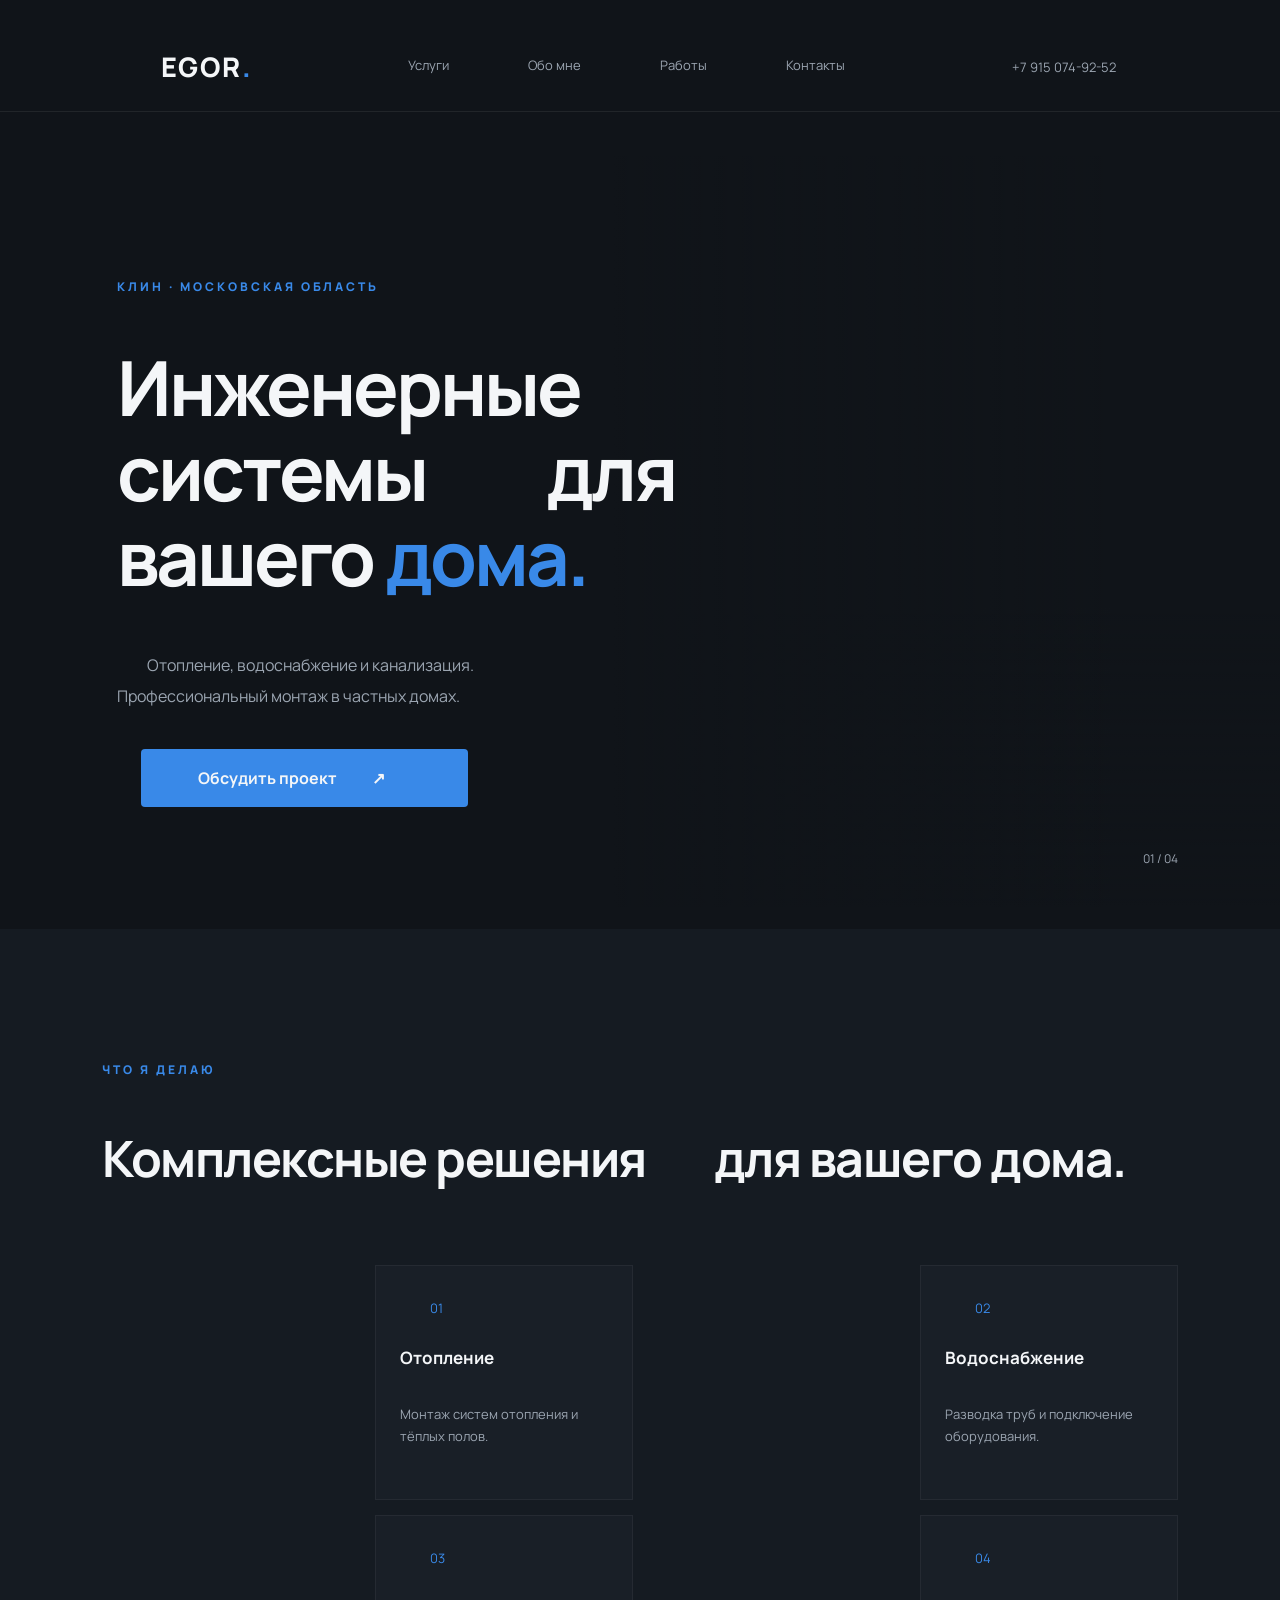
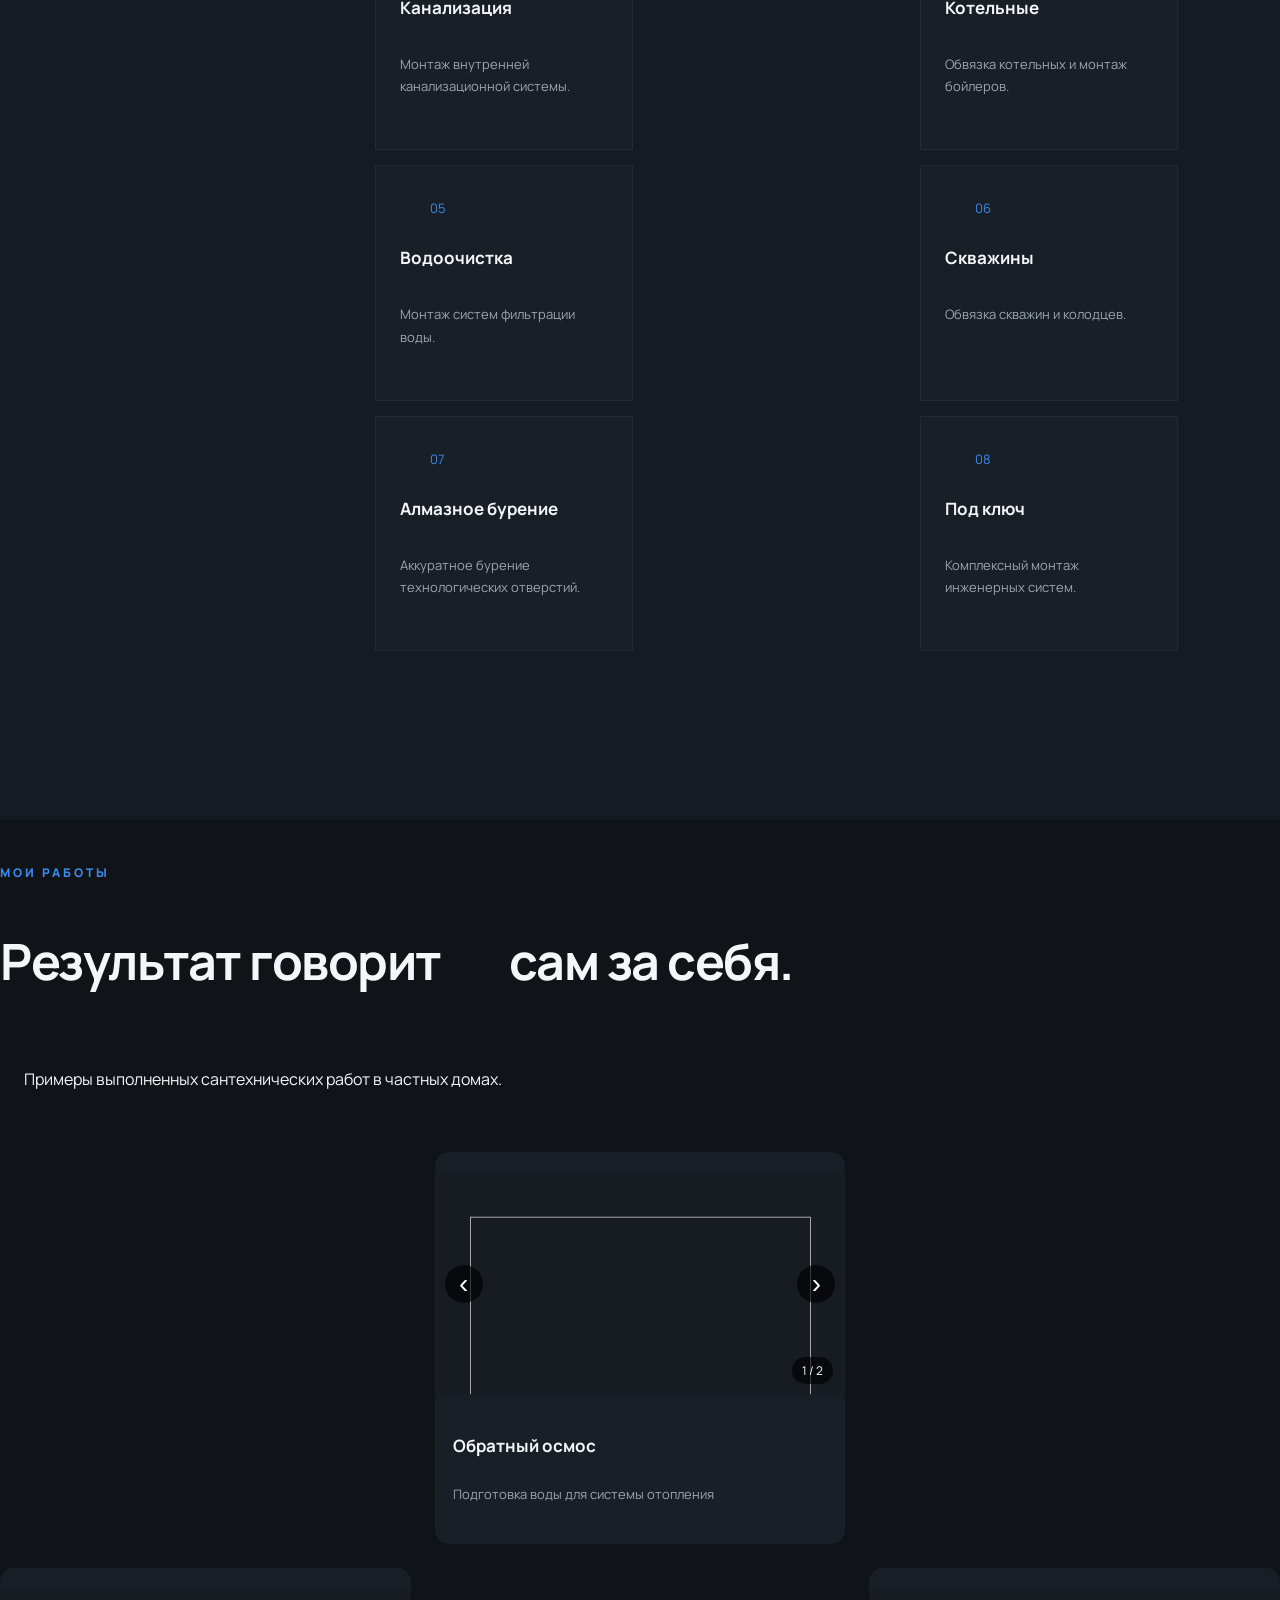
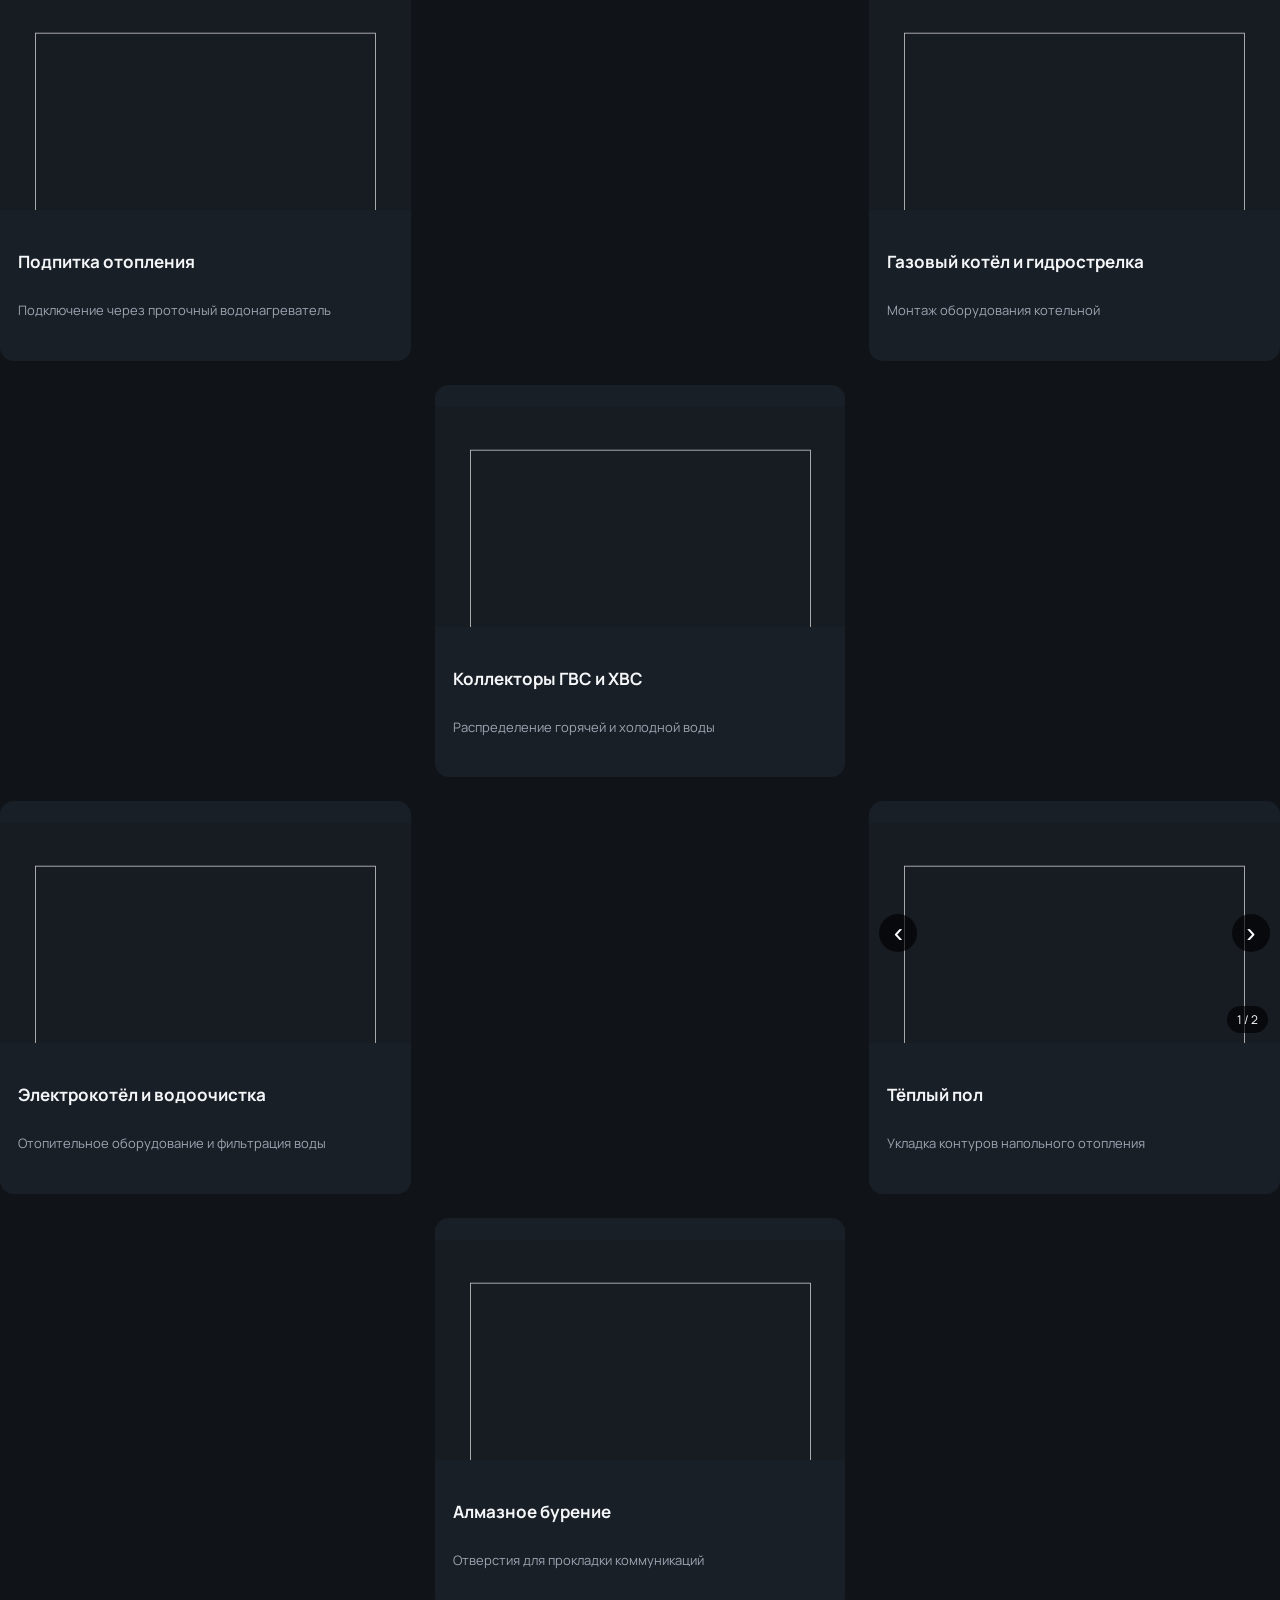
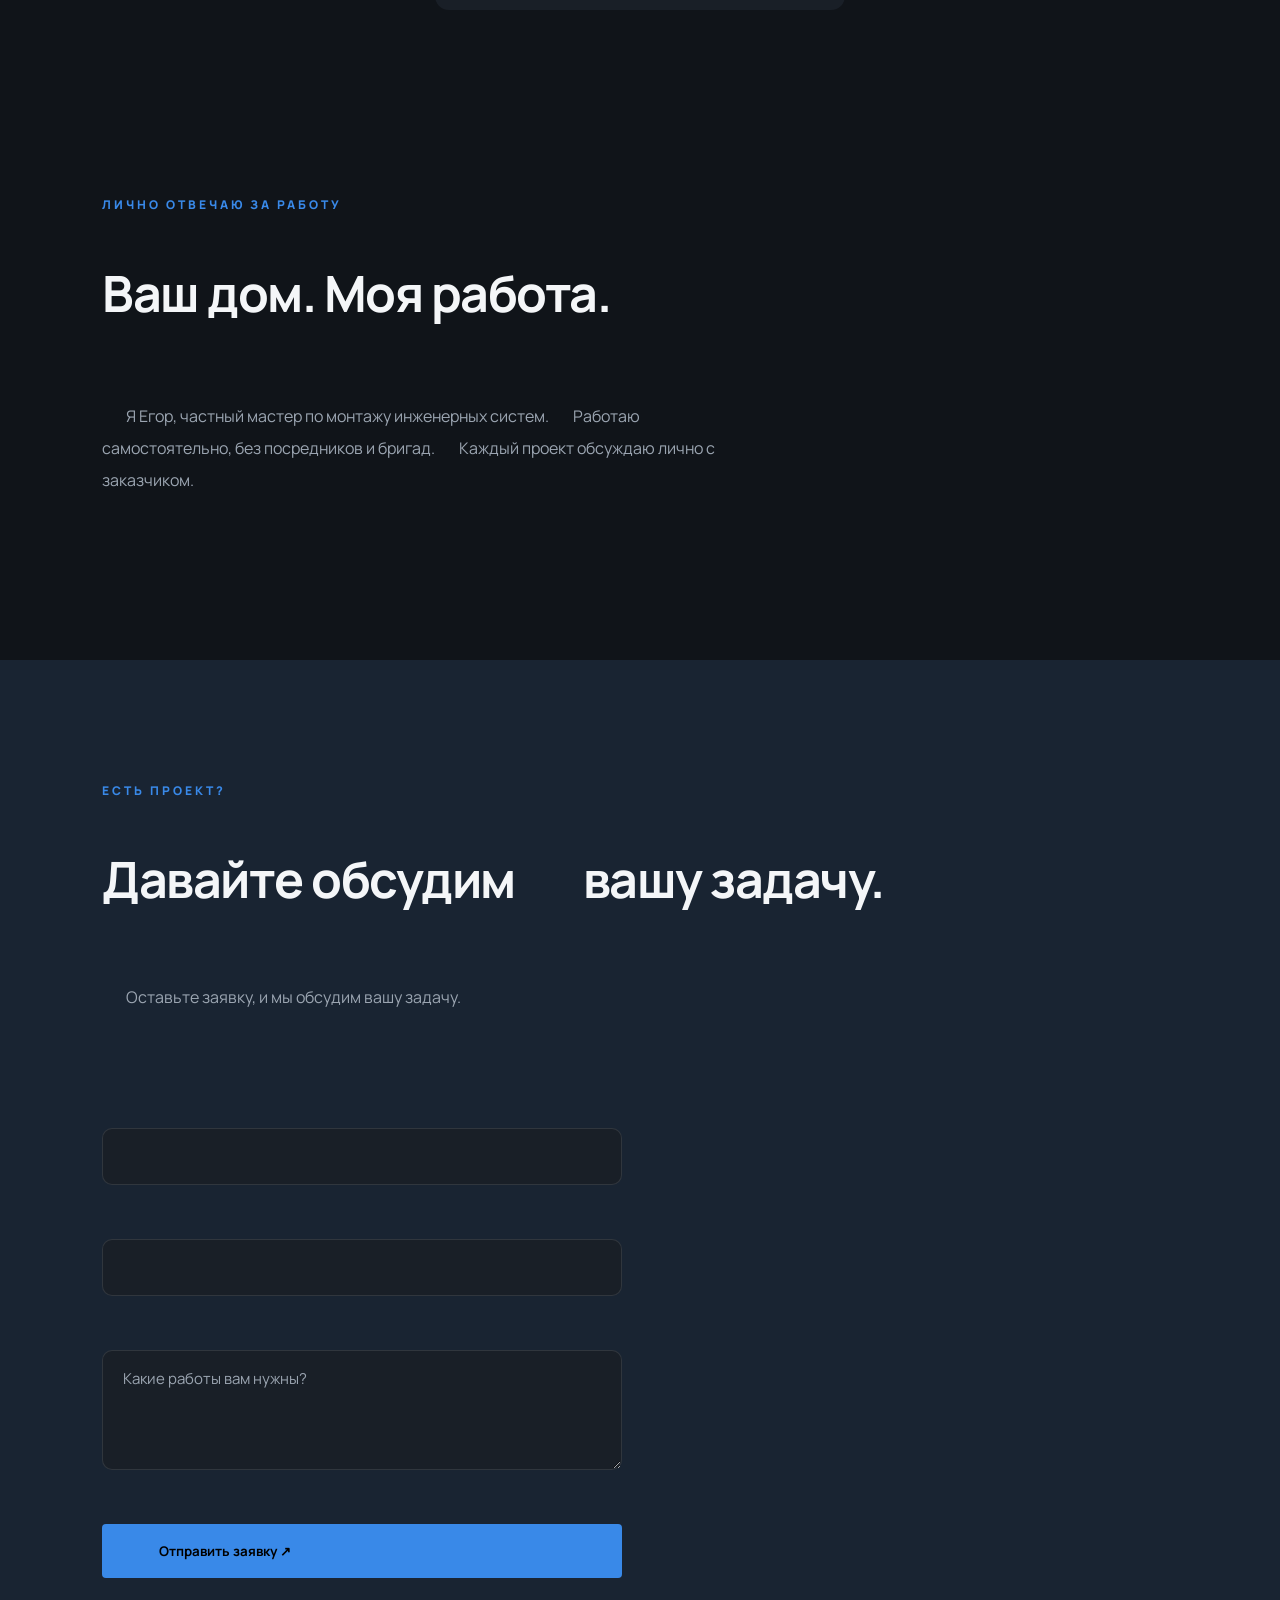
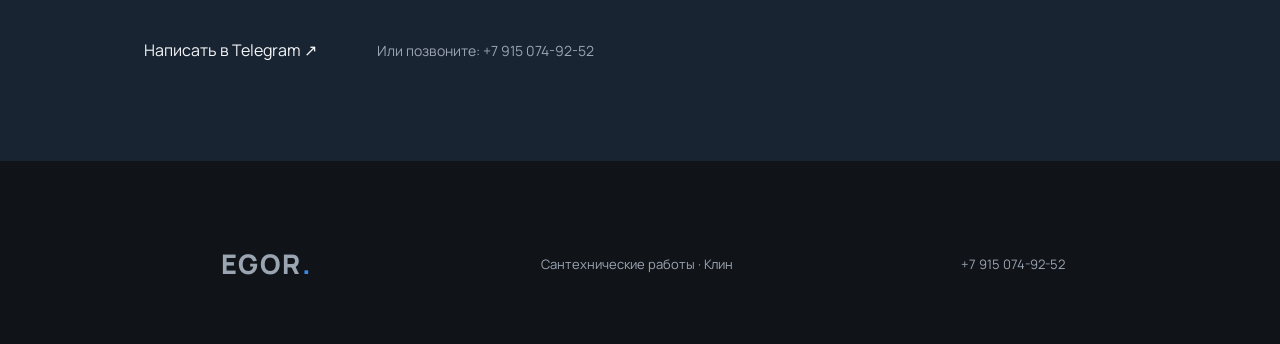
==== index.html @ aa8f4b81 "Update index.html 11" ====
<!DOCTYPE html><html lang="ru"><head>  <meta charset="UTF-8">  <meta name="viewport" content="width=device-width, initial-scale=1.0">  <meta name="description" content="Сантехнические работы в частных домах в Клину. Отопление, водоснабжение, канализация. Егор.">  <title>Сантехнические работы | Егор — Клин</title>  <link rel="stylesheet" href="style.css"></head><body>
  <header class="header">    <a href="#" class="logo">EGOR<span>.</span></a>
    <nav>      <a href="#services">Услуги</a>      <a href="#about">Обо мне</a>      <a href="#portfolio">Работы</a>      <a href="#contacts">Контакты</a>    </nav>
    <a href="tel:+79150749252" class="header-phone">      +7 915 074-92-52    </a>  </header>
  <main>
    <section class="hero">      <div class="hero-content">        <p class="eyebrow">КЛИН · МОСКОВСКАЯ ОБЛАСТЬ</p>
        <h1>Инженерные системы          для вашего <span>дома.</span>        </h1>
        <p class="hero-description">          Отопление, водоснабжение и канализация.          Профессиональный монтаж в частных домах.        </p>
        <a href="#contacts" class="main-button">          Обсудить проект <span>↗</span>        </a>      </div>
      <div class="hero-image"></div>      <div class="hero-number">01 / 04</div>    </section>
    <section class="services" id="services">      <p class="eyebrow">ЧТО Я ДЕЛАЮ</p>      <h2>Комплексные решения        для вашего дома.      </h2>
      <div class="service-grid">
        <article class="service-card">          <span>01</span>          <h3>Отопление</h3>          <p>Монтаж систем отопления и тёплых полов.</p>        </article>
        <article class="service-card">          <span>02</span>          <h3>Водоснабжение</h3>          <p>Разводка труб и подключение оборудования.</p>        </article>
        <article class="service-card">          <span>03</span>          <h3>Канализация</h3>          <p>Монтаж внутренней канализационной системы.</p>        </article>
        <article class="service-card">          <span>04</span>          <h3>Котельные</h3>          <p>Обвязка котельных и монтаж бойлеров.</p>        </article>
        <article class="service-card">          <span>05</span>          <h3>Водоочистка</h3>          <p>Монтаж систем фильтрации воды.</p>        </article>
        <article class="service-card">          <span>06</span>          <h3>Скважины</h3>          <p>Обвязка скважин и колодцев.</p>        </article>
        <article class="service-card">          <span>07</span>          <h3>Алмазное бурение</h3>          <p>Аккуратное бурение технологических отверстий.</p>        </article>
        <article class="service-card">          <span>08</span>          <h3>Под ключ</h3>          <p>Комплексный монтаж инженерных систем.</p>        </article>
      </div>    </section>
    <section class="portfolio" id="portfolio">      <p class="eyebrow">МОИ РАБОТЫ</p>
      <h2>Результат говорит        сам за себя.      </h2>
      <p class="portfolio-description">        Примеры выполненных сантехнических работ в частных домах.      </p>
      <div class="portfolio-grid">
        <!-- Обратный осмос -->        <article class="portfolio-item">          <div class="portfolio-slider" data-slider>
            <img class="slider-image active"                 src="images/1.jpg"                 alt="Обратный осмос">
            <img class="slider-image"                 src="images/2.jpg"                 alt="Система обратного осмоса">
            <button class="slider-arrow prev"                    type="button"                    aria-label="Предыдущая фотография">‹</button>
            <button class="slider-arrow next"                    type="button"                    aria-label="Следующая фотография">›</button>
            <div class="slider-counter">1 / 2</div>          </div>
          <h3>Обратный осмос</h3>          <p>Подготовка воды для системы отопления</p>        </article>
        <!-- Подпитка отопления -->        <article class="portfolio-item">          <div class="portfolio-slider" data-slider>            <img class="slider-image active"                 src="images/3.jpg"                 alt="Подпитка отопления">          </div>
          <h3>Подпитка отопления</h3>          <p>Подключение через проточный водонагреватель</p>        </article>
        <!-- Газовый котёл -->        <article class="portfolio-item">          <div class="portfolio-slider" data-slider>            <img class="slider-image active"                 src="images/4.jpg"                 alt="Газовый котёл и гидрострелка">          </div>
          <h3>Газовый котёл и гидрострелка</h3>          <p>Монтаж оборудования котельной</p>        </article>
        <!-- Коллекторы -->        <article class="portfolio-item">          <div class="portfolio-slider" data-slider>            <img class="slider-image active"                 src="images/5.jpg"                 alt="Коллекторы ГВС и ХВС">          </div>
          <h3>Коллекторы ГВС и ХВС</h3>          <p>Распределение горячей и холодной воды</p>        </article>
        <!-- Электрокотёл -->        <article class="portfolio-item">          <div class="portfolio-slider" data-slider>            <img class="slider-image active"                 src="images/6.jpg"                 alt="Электрокотёл и фильтрация">          </div>
          <h3>Электрокотёл и водоочистка</h3>          <p>Отопительное оборудование и фильтрация воды</p>        </article>
        <!-- Тёплый пол -->        <article class="portfolio-item">          <div class="portfolio-slider" data-slider>
            <img class="slider-image active"                 src="images/7.jpg"                 alt="Тёплый пол">
            <img class="slider-image"                 src="images/8.jpg"                 alt="Укладка труб тёплого пола">
            <button class="slider-arrow prev"                    type="button"                    aria-label="Предыдущая фотография">‹</button>
            <button class="slider-arrow next"                    type="button"                    aria-label="Следующая фотография">›</button>
            <div class="slider-counter">1 / 2</div>          </div>
          <h3>Тёплый пол</h3>          <p>Укладка контуров напольного отопления</p>        </article>
        <!-- Алмазное бурение -->        <article class="portfolio-item">          <div class="portfolio-slider" data-slider>            <img class="slider-image active"                 src="images/9.jpg"                 alt="Алмазное бурение">          </div>
          <h3>Алмазное бурение</h3>          <p>Отверстия для прокладки коммуникаций</p>        </article>
      </div>    </section>
    <section class="about" id="about">      <p class="eyebrow">ЛИЧНО ОТВЕЧАЮ ЗА РАБОТУ</p>
      <h2>Ваш дом. Моя работа.</h2>
      <p>        Я Егор, частный мастер по монтажу инженерных систем.        Работаю самостоятельно, без посредников и бригад.        Каждый проект обсуждаю лично с заказчиком.      </p>    </section>
    <section class="contacts" id="contacts">      <p class="eyebrow">ЕСТЬ ПРОЕКТ?</p>
      <h2>Давайте обсудим        вашу задачу.      </h2>
      <p class="contact-description">        Оставьте заявку, и мы обсудим вашу задачу.      </p>
      <form class="contact-form" id="contactForm">        <input type="text"               name="name"               placeholder="Ваше имя"               required>
        <input type="tel"               name="phone"               placeholder="Ваш номер телефона"               required>
        <textarea name="message"                  placeholder="Какие работы вам нужны?"                  rows="4"></textarea>
        <button type="submit" class="main-button">          Отправить заявку ↗        </button>      </form>
      <a href="https://t.me/lobachev452"         class="telegram-button"         target="_blank"         rel="noopener noreferrer">        Написать в Telegram ↗      </a>
      <a href="tel:+79150749252" class="phone-link">        Или позвоните: +7 915 074-92-52      </a>    </section>
  </main>
  <footer>    <a href="#" class="logo">EGOR<span>.</span></a>    <p>Сантехнические работы · Клин</p>    <a href="tel:+79150749252">+7 915 074-92-52</a>  </footer>
  <script src="script.js"></script></body></html>
---- style.css ----
@import url('https://fonts.googleapis.com/css2?family=Manrope:wght@400;500;600;700;800&display=swap');

:root {
  --bg: #101419;
  --card: #191f27;
  --white: #f4f6f8;
  --muted: #9ba5b1;
  --blue: #3989e8;
}

* {
  margin: 0;
  padding: 0;
  box-sizing: border-box;
}

html {
  scroll-behavior: smooth;
}

body {
  background: var(--bg);
  color: var(--white);
  font-family: 'Manrope', sans-serif;
}

a {
  color: inherit;
  text-decoration: none;
}

.header {
  min-height: 90px;
  padding: 0 8%;
  display: flex;
  align-items: center;
  justify-content: space-between;
  border-bottom: 1px solid #ffffff12;
}

.logo {
  font-size: 27px;
  font-weight: 800;
  letter-spacing: 2px;
}

.logo span {
  color: var(--blue);
}

nav {
  display: flex;
  gap: 32px;
}

nav a, .header-phone {
  font-size: 13px;
  color: var(--muted);
  transition: .3s;
}

nav a:hover, .header-phone:hover {
  color: white;
}

.hero {
  min-height: 650px;
  padding: 100px 8%;
  display: flex;
  align-items: center;
  position: relative;
  overflow: hidden;
}

.hero-content {
  position: relative;
  z-index: 2;
  max-width: 700px;
}

.eyebrow {
  color: var(--blue);
  font-size: 12px;
  font-weight: 800;
  letter-spacing: 3px;
  margin-bottom: 28px;
}

h1 {
  font-size: clamp(42px, 6vw, 76px);
  line-height: 1.12;
  letter-spacing: -3px;
  margin-bottom: 28px;
}

h1 span {
  color: var(--blue);
}

.hero-description {
  max-width: 480px;
  color: var(--muted);
  line-height: 1.9;
  margin-bottom: 38px;
}

.main-button {
  display: inline-flex;
  gap: 35px;
  align-items: center;
  padding: 18px 27px;
  background: var(--blue);
  border-radius: 4px;
  font-weight: 700;
  transition: .3s;
}

.main-button:hover {
  background: #2373ce;
  transform: translateY(-3px);
}

.hero-image {
  position: absolute;
  right: 0;
  top: 0;
  width: 52%;
  height: 100%;
  background:
    linear-gradient(90deg, var(--bg), transparent 75%),
    linear-gradient(0deg, var(--bg), transparent 40%),
    url('https://images.unsplash.com/photo-1600607687939-ce8a6c25118c?w=1400') center/cover;
  opacity: .55;
}

.hero-number {
  position: absolute;
  right: 8%;
  bottom: 40px;
  color: var(--muted);
  font-size: 12px;
}

.services {
  padding: 110px 8%;
  background: #151b22;
}

h2 {
  font-size: clamp(32px, 4vw, 50px);
  line-height: 1.2;
  letter-spacing: -1.5px;
  margin-bottom: 55px;
}

.service-grid {
  display: grid;
  grid-template-columns: repeat(4, 1fr);
  gap: 15px;
}

.service-card {
  padding: 30px 24px;
  min-height: 190px;
  background: var(--card);
  border: 1px solid #ffffff0d;
  transition: .3s;
}

.service-card:hover {
  transform: translateY(-6px);
  border-color: var(--blue);
}

.service-card span {
  color: var(--blue);
  font-size: 13px;
}

.service-card h3 {
  margin: 28px 0 12px;
  font-size: 17px;
}

.service-card p {
  color: var(--muted);
  font-size: 13px;
  line-height: 1.7;
}

.about {
  padding: 120px 8%;
  max-width: 1000px;
}

.about p:last-child {
  color: var(--muted);
  line-height: 2;
  max-width: 650px;
}

.contacts {
  padding: 100px 8%;
  background: #192432;
}

.contacts h2 {
  margin-bottom: 35px;
}

footer {
  padding: 40px 8%;
  display: flex;
  align-items: center;
  justify-content: space-between;
  gap: 20px;
  color: var(--muted);
  font-size: 13px;
}

@media (max-width: 900px) {
  .service-grid {
    grid-template-columns: repeat(2, 1fr);
  }

  nav {
    gap: 15px;
  }
}

@media (max-width: 600px) {
  .header {
    padding: 22px 6%;
    flex-wrap: wrap;
    gap: 20px;
  }

  nav {
    order: 3;
    width: 100%;
    justify-content: space-between;
    gap: 8px;
  }

  nav a {
    font-size: 11px;
  }

  .header-phone {
    font-size: 11px;
  }

  .hero {
    min-height: 600px;
    padding: 100px 6%;
  }

  .hero-image {
    width: 100%;
    opacity: .25;
  }

  h1 {
    letter-spacing: -2px;
  }

  .services, .about, .contacts {
    padding: 75px 6%;
  }

  .service-grid {
    grid-template-columns: 1fr;
  }

  footer {
    padding: 35px 6%;
    flex-direction: column;
    align-items: flex-start;
  }
}
/* Форма заявки */

.contact-description {
  color: var(--muted);
  margin: 20px 0 30px;
  font-size: 16px;
}

.contact-form {
  display: flex;
  flex-direction: column;
  gap: 16px;
  max-width: 520px;
  margin-top: 30px;
}

.contact-form input,
.contact-form textarea {
  width: 100%;
  padding: 17px 20px;
  background: var(--card);
  border: 1px solid rgba(255, 255, 255, 0.1);
  border-radius: 10px;
  color: var(--white);
  font-family: inherit;
  font-size: 15px;
  outline: none;
  transition: border-color 0.3s;
}

.contact-form input:focus,
.contact-form textarea:focus {
  border-color: var(--blue);
}

.contact-form textarea {
  resize: vertical;
  min-height: 120px;
}

.contact-form input::placeholder,
.contact-form textarea::placeholder {
  color: var(--muted);
}

.contact-form button {
  cursor: pointer;
  border: none;
  font-family: inherit;
}

.phone-link {
  display: inline-block;
  margin-top: 25px;
  color: var(--muted);
  text-decoration: none;
  font-size: 14px;
}

.phone-link:hover {
  color: var(--white);
}
.telegram-button {
  display: inline-flex;
  align-items: center;
  justify-content: center;
  padding: 16px 24px;
  margin-top: 16px;
  border: 1px solid var(--blue);
  border-radius: 10px;
  color: var(--white);
  text-decoration: none;
  font-weight: 600;
  transition: 0.3s;
}

.telegram-button:hover {
  background: var(--blue);
  transform: translateY(-2px);
}
/* Галерея работ */

.portfolio-grid {
  display: grid;
  grid-template-columns: repeat(3, minmax(0, 1fr));
  gap: 24px;
  margin-top: 40px;
}

.portfolio-item {
  min-width: 0;
  background: var(--card);
  border-radius: 14px;
  overflow: hidden;
}

.portfolio-images {
  display: grid;
  grid-template-columns: repeat(2, minmax(0, 1fr));
  gap: 4px;
  overflow: hidden;
}

.portfolio-images img {
  display: block;
  width: 100%;
  height: 190px;
object-fit: cover;
background: #171b22;
  cursor: pointer;
}

.portfolio-item h3 {
  padding: 18px 18px 6px;
  font-size: 17px;
}

.portfolio-item p {
  padding: 0 18px 18px;
  color: var(--muted);
  font-size: 13px;
  line-height: 1.5;
}

@media max-width: 800px {
  .portfolio-grid {
    grid-template-columns: repeat(2, minmax(0, 1fr));
  }
}

@media max-width: 520px {
  .portfolio-grid {
    grid-template-columns: 1fr;
  }

  .portfolio-images {
    grid-template-columns: 1fr;
  }

  .portfolio-images img {
    height: 180px;
  }
}
.portfolio-slider {
  position: relative;
  width: 100%;
  height: 220px;
  overflow: hidden;
  background: #171b22;
}

.slider-image {
  display: none;
  width: 100%;
  height: 100%;
  object-fit: contain;
  object-position: center;
  padding: 5px;
}

.slider-image.active {
  display: block;
}

.slider-arrow {
  position: absolute;
  top: 50%;
  transform: translateY(-50%);
  width: 38px;
  height: 38px;
  border: none;
  border-radius: 50%;
  background: rgba(0, 0, 0, 0.65);
  color: white;
  font-size: 28px;
  cursor: pointer;
}

.slider-arrow.prev {
  left: 10px;
}

.slider-arrow.next {
  right: 10px;
}

.slider-counter {
  position: absolute;
  bottom: 10px;
  right: 12px;
  padding: 5px 10px;
  border-radius: 20px;
  background: rgba(0, 0, 0, 0.65);
  color: white;
  font-size: 12px;
}
.portfolio-slider img.slider-image {
  width: 100% !important;
  height: 100% !important;
  max-width: 100%;
  max-height: 100%;
  object-fit: contain !important;
  object-position: center;
  transform: none !important;
}
.portfolio-slider img.slider-image {
  transform: scale(0.85) !important;
}
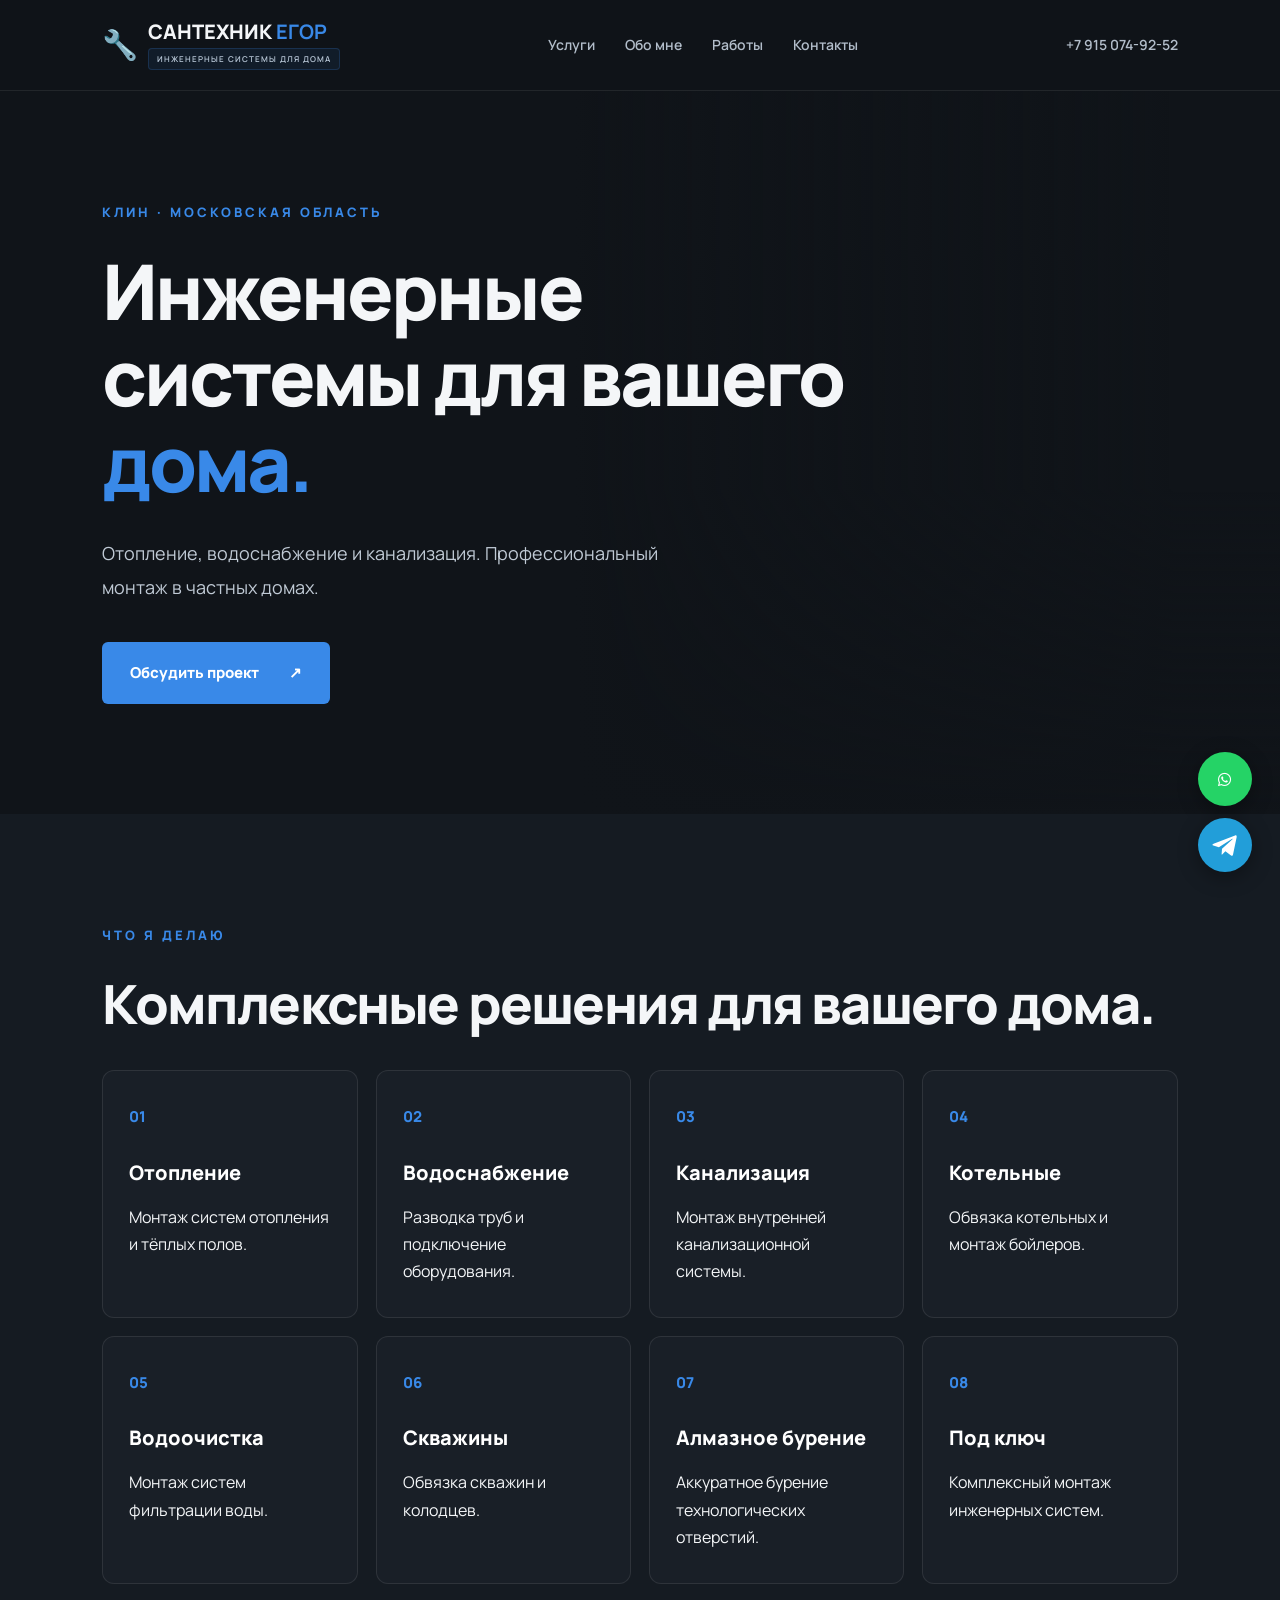
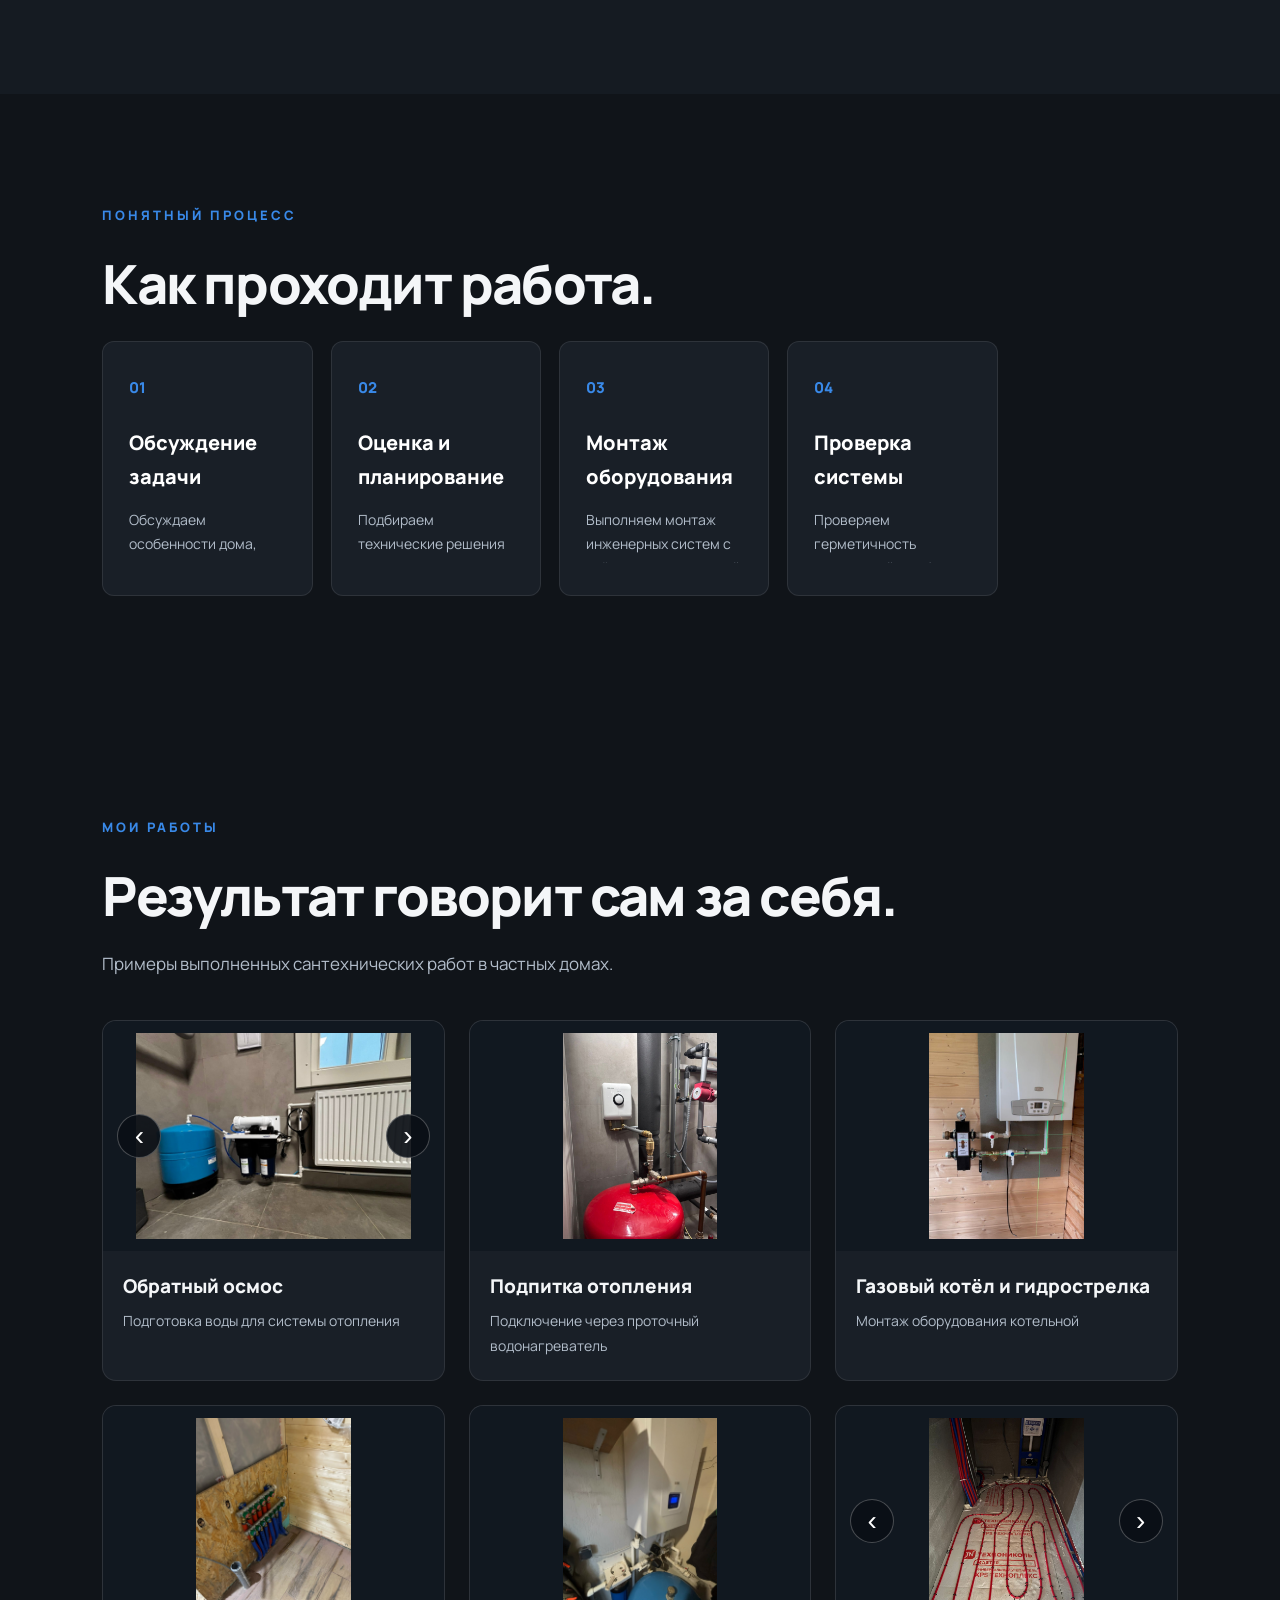
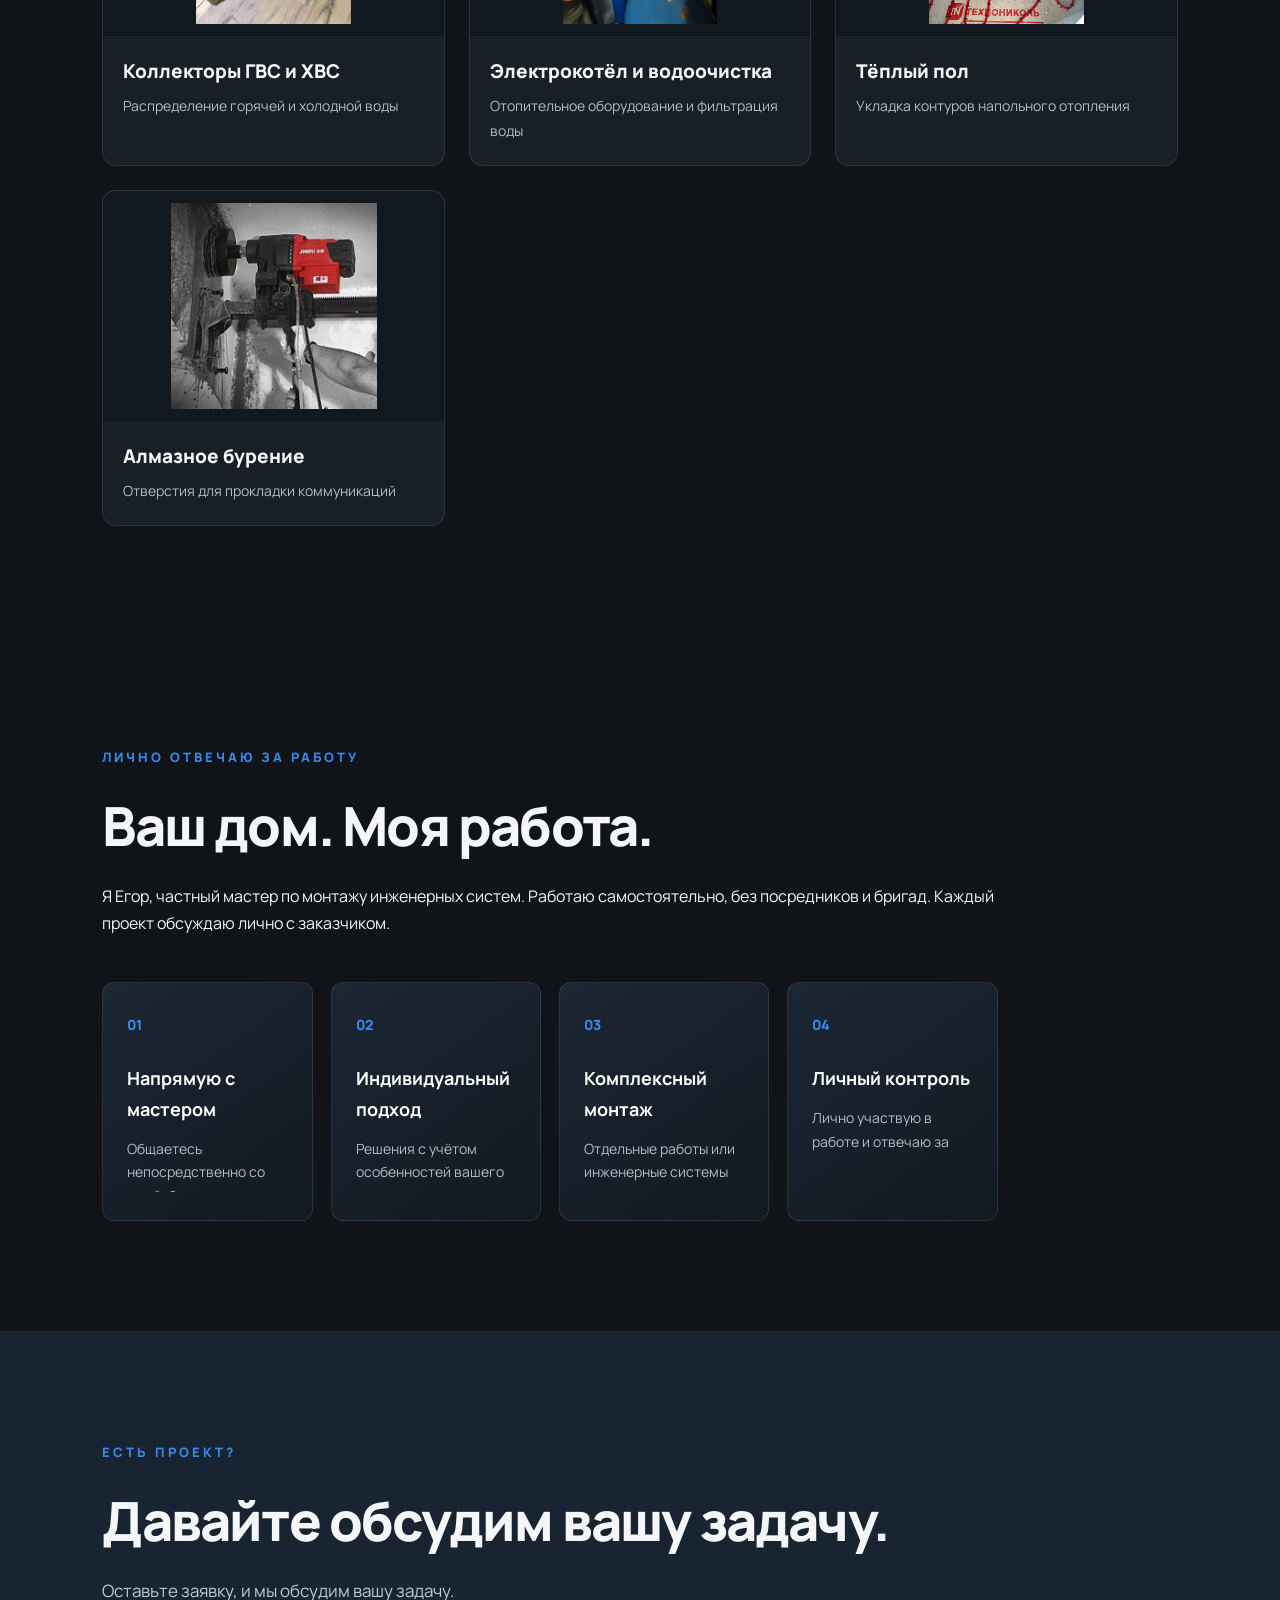
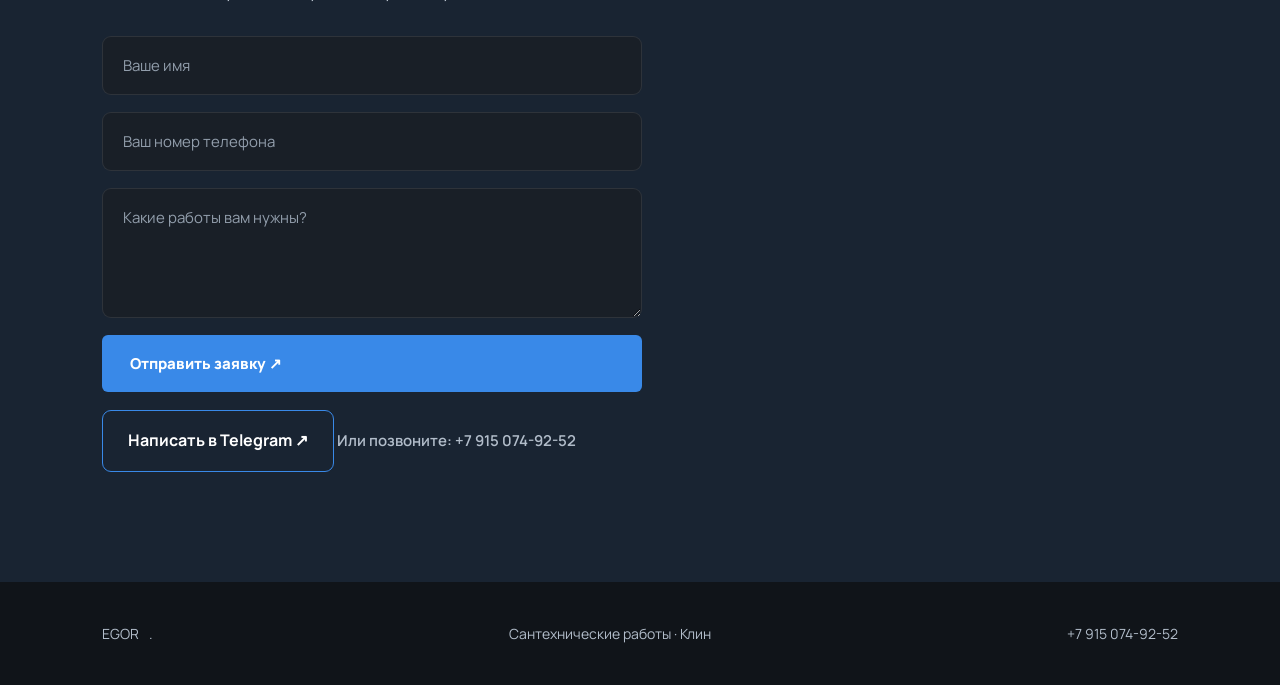
==== commit 7f5c04dc: "Улучшение сайта сантехника" ====
--- a/index.html
+++ b/index.html
@@ -1,65 +1,364 @@
-<!DOCTYPE html><html lang="ru"><head>  <meta charset="UTF-8">  <meta name="viewport" content="width=device-width, initial-scale=1.0">  <meta name="description" content="Сантехнические работы в частных домах в Клину. Отопление, водоснабжение, канализация. Егор.">  <title>Сантехнические работы | Егор — Клин</title>  <link rel="stylesheet" href="style.css"></head><body>
-  <header class="header">    <a href="#" class="logo">EGOR<span>.</span></a>
-    <nav>      <a href="#services">Услуги</a>      <a href="#about">Обо мне</a>      <a href="#portfolio">Работы</a>      <a href="#contacts">Контакты</a>    </nav>
-    <a href="tel:+79150749252" class="header-phone">      +7 915 074-92-52    </a>  </header>
-  <main>
-    <section class="hero">      <div class="hero-content">        <p class="eyebrow">КЛИН · МОСКОВСКАЯ ОБЛАСТЬ</p>
-        <h1>Инженерные системы          для вашего <span>дома.</span>        </h1>
-        <p class="hero-description">          Отопление, водоснабжение и канализация.          Профессиональный монтаж в частных домах.        </p>
-        <a href="#contacts" class="main-button">          Обсудить проект <span>↗</span>        </a>      </div>
-      <div class="hero-image"></div>      <div class="hero-number">01 / 04</div>    </section>
-    <section class="services" id="services">      <p class="eyebrow">ЧТО Я ДЕЛАЮ</p>      <h2>Комплексные решения        для вашего дома.      </h2>
-      <div class="service-grid">
-        <article class="service-card">          <span>01</span>          <h3>Отопление</h3>          <p>Монтаж систем отопления и тёплых полов.</p>        </article>
-        <article class="service-card">          <span>02</span>          <h3>Водоснабжение</h3>          <p>Разводка труб и подключение оборудования.</p>        </article>
-        <article class="service-card">          <span>03</span>          <h3>Канализация</h3>          <p>Монтаж внутренней канализационной системы.</p>        </article>
-        <article class="service-card">          <span>04</span>          <h3>Котельные</h3>          <p>Обвязка котельных и монтаж бойлеров.</p>        </article>
-        <article class="service-card">          <span>05</span>          <h3>Водоочистка</h3>          <p>Монтаж систем фильтрации воды.</p>        </article>
-        <article class="service-card">          <span>06</span>          <h3>Скважины</h3>          <p>Обвязка скважин и колодцев.</p>        </article>
-        <article class="service-card">          <span>07</span>          <h3>Алмазное бурение</h3>          <p>Аккуратное бурение технологических отверстий.</p>        </article>
-        <article class="service-card">          <span>08</span>          <h3>Под ключ</h3>          <p>Комплексный монтаж инженерных систем.</p>        </article>
-      </div>    </section>
-    <section class="portfolio" id="portfolio">      <p class="eyebrow">МОИ РАБОТЫ</p>
-      <h2>Результат говорит        сам за себя.      </h2>
-      <p class="portfolio-description">        Примеры выполненных сантехнических работ в частных домах.      </p>
-      <div class="portfolio-grid">
-        <!-- Обратный осмос -->        <article class="portfolio-item">          <div class="portfolio-slider" data-slider>
-            <img class="slider-image active"                 src="images/1.jpg"                 alt="Обратный осмос">
-            <img class="slider-image"                 src="images/2.jpg"                 alt="Система обратного осмоса">
-            <button class="slider-arrow prev"                    type="button"                    aria-label="Предыдущая фотография">‹</button>
-            <button class="slider-arrow next"                    type="button"                    aria-label="Следующая фотография">›</button>
-            <div class="slider-counter">1 / 2</div>          </div>
-          <h3>Обратный осмос</h3>          <p>Подготовка воды для системы отопления</p>        </article>
-        <!-- Подпитка отопления -->        <article class="portfolio-item">          <div class="portfolio-slider" data-slider>            <img class="slider-image active"                 src="images/3.jpg"                 alt="Подпитка отопления">          </div>
-          <h3>Подпитка отопления</h3>          <p>Подключение через проточный водонагреватель</p>        </article>
-        <!-- Газовый котёл -->        <article class="portfolio-item">          <div class="portfolio-slider" data-slider>            <img class="slider-image active"                 src="images/4.jpg"                 alt="Газовый котёл и гидрострелка">          </div>
-          <h3>Газовый котёл и гидрострелка</h3>          <p>Монтаж оборудования котельной</p>        </article>
-        <!-- Коллекторы -->        <article class="portfolio-item">          <div class="portfolio-slider" data-slider>            <img class="slider-image active"                 src="images/5.jpg"                 alt="Коллекторы ГВС и ХВС">          </div>
-          <h3>Коллекторы ГВС и ХВС</h3>          <p>Распределение горячей и холодной воды</p>        </article>
-        <!-- Электрокотёл -->        <article class="portfolio-item">          <div class="portfolio-slider" data-slider>            <img class="slider-image active"                 src="images/6.jpg"                 alt="Электрокотёл и фильтрация">          </div>
-          <h3>Электрокотёл и водоочистка</h3>          <p>Отопительное оборудование и фильтрация воды</p>        </article>
-        <!-- Тёплый пол -->        <article class="portfolio-item">          <div class="portfolio-slider" data-slider>
-            <img class="slider-image active"                 src="images/7.jpg"                 alt="Тёплый пол">
-            <img class="slider-image"                 src="images/8.jpg"                 alt="Укладка труб тёплого пола">
-            <button class="slider-arrow prev"                    type="button"                    aria-label="Предыдущая фотография">‹</button>
-            <button class="slider-arrow next"                    type="button"                    aria-label="Следующая фотография">›</button>
-            <div class="slider-counter">1 / 2</div>          </div>
-          <h3>Тёплый пол</h3>          <p>Укладка контуров напольного отопления</p>        </article>
-        <!-- Алмазное бурение -->        <article class="portfolio-item">          <div class="portfolio-slider" data-slider>            <img class="slider-image active"                 src="images/9.jpg"                 alt="Алмазное бурение">          </div>
-          <h3>Алмазное бурение</h3>          <p>Отверстия для прокладки коммуникаций</p>        </article>
-      </div>    </section>
-    <section class="about" id="about">      <p class="eyebrow">ЛИЧНО ОТВЕЧАЮ ЗА РАБОТУ</p>
-      <h2>Ваш дом. Моя работа.</h2>
-      <p>        Я Егор, частный мастер по монтажу инженерных систем.        Работаю самостоятельно, без посредников и бригад.        Каждый проект обсуждаю лично с заказчиком.      </p>    </section>
-    <section class="contacts" id="contacts">      <p class="eyebrow">ЕСТЬ ПРОЕКТ?</p>
-      <h2>Давайте обсудим        вашу задачу.      </h2>
-      <p class="contact-description">        Оставьте заявку, и мы обсудим вашу задачу.      </p>
-      <form class="contact-form" id="contactForm">        <input type="text"               name="name"               placeholder="Ваше имя"               required>
-        <input type="tel"               name="phone"               placeholder="Ваш номер телефона"               required>
-        <textarea name="message"                  placeholder="Какие работы вам нужны?"                  rows="4"></textarea>
-        <button type="submit" class="main-button">          Отправить заявку ↗        </button>      </form>
-      <a href="https://t.me/lobachev452"         class="telegram-button"         target="_blank"         rel="noopener noreferrer">        Написать в Telegram ↗      </a>
-      <a href="tel:+79150749252" class="phone-link">        Или позвоните: +7 915 074-92-52      </a>    </section>
-  </main>
-  <footer>    <a href="#" class="logo">EGOR<span>.</span></a>    <p>Сантехнические работы · Клин</p>    <a href="tel:+79150749252">+7 915 074-92-52</a>  </footer>
-  <script src="script.js"></script></body></html>
+<!DOCTYPE html>
+<html lang="ru">
+<head>
+  <meta charset="UTF-8">
+  <meta name="viewport" content="width=device-width, initial-scale=1.0">
+  <meta name="description" content="Сантехнические работы в частных домах в Клину. Отопление, водоснабжение, канализация. Егор.">
+  <title>Сантехнические работы | Егор — Клин</title>
+  <link rel="stylesheet" href="style.css">
+<link rel="stylesheet" href="https://cdnjs.cloudflare.com/ajax/libs/font-awesome/6.5.1/css/all.min.css">
+</head>
+</head>
+<body>
+
+  <header class="header">
+    <a href="#" class="logo">
+  <span class="logo-icon">🔧</span>
+  <span class="logo-text">
+    <span class="logo-main">САНТЕХНИК <b>ЕГОР</b></span>
+    <small>ИНЖЕНЕРНЫЕ СИСТЕМЫ ДЛЯ ДОМА</small>
+  </span>
+</a>
+    <nav>
+      <a href="#services">Услуги</a>
+      <a href="#about">Обо мне</a>
+      <a href="#works">Работы</a>
+      <a href="#contacts">Контакты</a>
+    </nav>
+    <a href="tel:+79150749252" class="header-phone">+7 915 074-92-52</a>
+  </header>
+
+  <main>
+    <section class="hero">
+      <div class="hero-content">
+        <p class="eyebrow">КЛИН · МОСКОВСКАЯ ОБЛАСТЬ</p>
+        <h1>Инженерные системы
+для вашего <span>дома.</span></h1>
+        <p class="hero-description">
+          Отопление, водоснабжение и канализация.
+          Профессиональный монтаж в частных домах.
+        </p>
+        <a href="#contacts" class="main-button">Обсудить проект <span>↗</span></a>
+      </div>
+      <div class="hero-image"></div>
+      <div class="hero-number">01 / 04</div>
+    </section>
+
+    <section class="services" id="services">
+      <p class="eyebrow">ЧТО Я ДЕЛАЮ</p>
+      <h2>Комплексные решения
+для вашего дома.</h2>
+      <div class="service-grid">
+        <article class="service-card">
+          <span>01</span><h3>Отопление</h3>
+          <p>Монтаж систем отопления и тёплых полов.</p>
+        </article>
+        <article class="service-card">
+          <span>02</span><h3>Водоснабжение</h3>
+          <p>Разводка труб и подключение оборудования.</p>
+        </article>
+        <article class="service-card">
+          <span>03</span><h3>Канализация</h3>
+          <p>Монтаж внутренней канализационной системы.</p>
+        </article>
+        <article class="service-card">
+          <span>04</span><h3>Котельные</h3>
+          <p>Обвязка котельных и монтаж бойлеров.</p>
+        </article>
+        <article class="service-card">
+          <span>05</span><h3>Водоочистка</h3>
+          <p>Монтаж систем фильтрации воды.</p>
+        </article>
+        <article class="service-card">
+          <span>06</span><h3>Скважины</h3>
+          <p>Обвязка скважин и колодцев.</p>
+        </article>
+        <article class="service-card">
+          <span>07</span><h3>Алмазное бурение</h3>
+          <p>Аккуратное бурение технологических отверстий.</p>
+        </article>
+        <article class="service-card">
+          <span>08</span><h3>Под ключ</h3>
+          <p>Комплексный монтаж инженерных систем.</p>
+        </article>
+      </div>
+    </section>
+    <section class="about">
+  <p class="eyebrow">ПОНЯТНЫЙ ПРОЦЕСС</p>
+  <h2>Как проходит работа.</h2>
+
+ <div class="service-grid">
+
+  <article class="service-card">
+  <span>01</span>
+  <h3>Обсуждение задачи</h3>
+  <p class="card-preview">
+    Обсуждаем особенности дома, существующую систему и ваши пожелания.
+  </p>
+  <div class="card-details">
+    Вы рассказываете, какие работы необходимо выполнить.
+    Обсуждаем особенности дома, существующую систему и ваши пожелания.
+    Уточняем расположение оборудования, количество точек подключения,
+    особенности помещений и технические требования.
+    Это позволяет заранее понять объём предстоящих работ и подобрать
+    подходящее решение.
+  </div>
+</article>
+
+<article class="service-card">
+  <span>02</span>
+  <h3>Оценка и планирование</h3>
+  <p class="card-preview">
+    Подбираем технические решения и согласовываем стоимость работ.
+  </p>
+  <div class="card-details">
+    Определяем объём работ, подбираем технические решения
+    и согласовываем стоимость до начала монтажа.
+    Учитываем особенности здания, расположение коммуникаций,
+    характеристики оборудования и удобство дальнейшего обслуживания.
+    Заранее обсуждаем необходимые материалы и последовательность работ.
+  </div>
+</article>
+
+<article class="service-card">
+  <span>03</span>
+  <h3>Монтаж оборудования</h3>
+  <p class="card-preview">
+    Выполняем монтаж инженерных систем с учётом согласованной схемы.
+  </p>
+  <div class="card-details">
+    Выполняю монтаж трубопроводов, отопительного оборудования,
+    коллекторов и других элементов инженерной системы.
+    Соблюдаю согласованную схему подключения, учитываю расположение
+    узлов и доступ к оборудованию для дальнейшего обслуживания.
+    Работаю с системами отопления, водоснабжения и канализации
+    в частных домах.
+  </div>
+</article>
+
+<article class="service-card">
+  <span>04</span>
+  <h3>Проверка системы</h3>
+  <p class="card-preview">
+    Проверяем герметичность соединений и работу оборудования.
+  </p>
+  <div class="card-details">
+    После завершения монтажа проверяю правильность соединений,
+    герметичность узлов и работу установленного оборудования.
+    Проверяю циркуляцию теплоносителя, работу насосов,
+    запорной арматуры и других элементов системы.
+    При необходимости корректирую настройки оборудования.
+  </div>
+</article>
+
+</div>
+</section>
+    <section class="portfolio" id="works">
+  <p class="eyebrow">МОИ РАБОТЫ</p>
+
+  <h2>Результат говорит
+    сам за себя.</h2>
+
+  <p class="portfolio-description">
+    Примеры выполненных сантехнических работ в частных домах.
+  </p>
+
+ <div class="portfolio-grid">
+
+  <div class="portfolio-item">
+    <div class="portfolio-slider" data-slider>
+      <img class="slider-image active" src="images/1.jpg" alt="Обратный осмос">
+      <img class="slider-image" src="images/2.jpg" alt="Система обратного осмоса">
+      <button class="slider-arrow prev" type="button">‹</button>
+      <button class="slider-arrow next" type="button">›</button>
+      <div class="slider-counter">1 / 2</div>
+    </div>
+    <h3>Обратный осмос</h3>
+    <p>Подготовка воды для системы отопления</p>
+  </div>
+
+  <div class="portfolio-item">
+    <div class="portfolio-slider">
+      <img class="slider-image active" src="images/3.jpg" alt="Подпитка отопления">
+    </div>
+    <h3>Подпитка отопления</h3>
+    <p>Подключение через проточный водонагреватель</p>
+  </div>
+
+  <div class="portfolio-item">
+    <div class="portfolio-slider">
+      <img class="slider-image active" src="images/4.jpg" alt="Газовый котёл и гидрострелка">
+    </div>
+    <h3>Газовый котёл и гидрострелка</h3>
+    <p>Монтаж оборудования котельной</p>
+  </div>
+
+  <div class="portfolio-item">
+    <div class="portfolio-slider">
+      <img class="slider-image active" src="images/5.jpg" alt="Коллекторы ГВС и ХВС">
+    </div>
+    <h3>Коллекторы ГВС и ХВС</h3>
+    <p>Распределение горячей и холодной воды</p>
+  </div>
+
+  <div class="portfolio-item">
+    <div class="portfolio-slider">
+      <img class="slider-image active" src="images/6.jpg" alt="Электрокотёл и водоочистка">
+    </div>
+    <h3>Электрокотёл и водоочистка</h3>
+    <p>Отопительное оборудование и фильтрация воды</p>
+  </div>
+
+  <div class="portfolio-item">
+    <div class="portfolio-slider" data-slider>
+      <img class="slider-image active" src="images/7.jpg" alt="Тёплый пол">
+      <img class="slider-image" src="images/8.jpg" alt="Укладка труб тёплого пола">
+      <button class="slider-arrow prev" type="button">‹</button>
+      <button class="slider-arrow next" type="button">›</button>
+      <div class="slider-counter">1 / 2</div>
+    </div>
+    <h3>Тёплый пол</h3>
+    <p>Укладка контуров напольного отопления</p>
+  </div>
+
+  <div class="portfolio-item">
+    <div class="portfolio-slider">
+      <img class="slider-image active" src="images/9.jpg" alt="Алмазное бурение">
+    </div>
+    <h3>Алмазное бурение</h3>
+    <p>Отверстия для прокладки коммуникаций</p>
+  </div>
+
+  </div>
+</section>
+
+    <section class="about" id="about">
+  <p class="eyebrow">ЛИЧНО ОТВЕЧАЮ ЗА РАБОТУ</p>
+  <h2>Ваш дом. Моя работа.</h2>
+
+  <p>
+    Я Егор, частный мастер по монтажу инженерных систем.
+    Работаю самостоятельно, без посредников и бригад.
+    Каждый проект обсуждаю лично с заказчиком.
+  </p>
+<div class="advantages-grid">
+
+  <div class="advantage-card">
+  <span>01</span>
+  <h3>Напрямую с мастером</h3>
+
+  <p class="card-preview">
+    Общаетесь непосредственно со мной, без посредников.
+  </p>
+
+  <div class="card-details">
+    Вы обсуждаете задачу напрямую с мастером, который будет выполнять работу.
+    Без посредников, лишних согласований и потери информации.
+  </div>
+</div>
+
+    <div class="advantage-card">
+  <span>02</span>
+  <h3>Индивидуальный подход</h3>
+
+  <p class="card-preview">
+    Решения с учётом особенностей вашего дома.
+  </p>
+
+  <div class="card-details">
+    Каждый дом имеет свои особенности. Подбираю оборудование и способы
+    монтажа с учётом планировки, потребностей и технических условий объекта.
+  </div>
+</div>
+
+    <div class="advantage-card">
+  <span>03</span>
+  <h3>Комплексный монтаж</h3>
+
+  <p class="card-preview">
+    Отдельные работы или инженерные системы под ключ.
+  </p>
+
+  <div class="card-details">
+    Выполняю монтаж отопления, водоснабжения, канализации и другого
+    инженерного оборудования. Можно заказать отдельный вид работ
+    или комплексное решение для всего дома.
+  </div>
+</div>
+
+    <div class="advantage-card">
+  <span>04</span>
+  <h3>Личный контроль</h3>
+
+  <p class="card-preview">
+    Лично участвую в работе и отвечаю за монтаж.
+  </p>
+
+  <div class="card-details">
+    Сам выполняю монтаж и контролирую каждый этап работ.
+    Проверяю соединения, оборудование и работу системы перед завершением проекта.
+  </div>
+</div>
+
+  </div>
+</section>
+
+    <section class="contacts" id="contacts">
+  <p class="eyebrow">ЕСТЬ ПРОЕКТ?</p>
+
+  <h2>Давайте обсудим
+вашу задачу.</h2>
+
+  <p class="contact-description">
+    Оставьте заявку, и мы обсудим вашу задачу.
+  </p>
+
+  <form class="contact-form" id="contactForm">
+    <input type="text" name="name" placeholder="Ваше имя" required>
+
+    <input type="tel" name="phone" placeholder="Ваш номер телефона" required>
+
+    <textarea name="message" placeholder="Какие работы вам нужны?" rows="4"></textarea>
+
+    <button type="submit" class="main-button">
+      Отправить заявку ↗
+    </button>
+  </form>
+<a href="https://t.me/lobachev452"
+   class="telegram-button"
+   target="_blank"
+   rel="noopener noreferrer">
+   Написать в Telegram ↗
+</a>
+  <a href="tel:+79150749252" class="phone-link">
+    Или позвоните: +7 915 074-92-52
+  </a>
+</section>
+  </main>
+
+  <footer>
+    <a href="#" class="logo">EGOR<span>.</span></a>
+    <p>Сантехнические работы · Клин</p>
+    <a href="tel:+79150749252">+7 915 074-92-52</a>
+  </footer>
+
+  <script src="script.js"></script>
+<div class="floating-contacts">
+  <a href="https://wa.me/79150749252"
+     target="_blank"
+     rel="noopener noreferrer"
+     class="contact-btn whatsapp"
+     aria-label="Написать в WhatsApp">
+    <i class="fa-brands fa-whatsapp"></i>
+  </a>
+
+  <a href="https://t.me/lobachev452"
+     target="_blank"
+     rel="noopener noreferrer"
+     class="contact-btn telegram"
+     aria-label="Написать в Telegram">
+    <svg viewBox="0 0 24 24" aria-hidden="true">
+      <path d="M21.9 4.6 18.7 20c-.2 1.1-.9 1.4-1.8.9l-5-3.7-2.4 2.3c-.3.3-.5.5-1 .5l.4-5.1 9.3-8.4c.4-.4-.1-.6-.6-.2L6.1 13.5l-4.9-1.5c-1.1-.3-1.1-1.1.2-1.6L20.5 3c.9-.3 1.7.2 1.4 1.6Z"/>
+    </svg>
+  </a>
+</div>
--- a/style.css
+++ b/style.css
@@ -1,11 +1,13 @@
+
 @import url('https://fonts.googleapis.com/css2?family=Manrope:wght@400;500;600;700;800&display=swap');
 
 :root {
   --bg: #101419;
   --card: #191f27;
   --white: #f4f6f8;
-  --muted: #9ba5b1;
+  --muted: #b2bdca;
   --blue: #3989e8;
+  --border: rgba(255,255,255,.09);
 }
 
 * {
@@ -22,6 +24,8 @@
   background: var(--bg);
   color: var(--white);
   font-family: 'Manrope', sans-serif;
+  font-size: 16px;
+  line-height: 1.7;
 }
 
 a {
@@ -29,43 +33,101 @@
   text-decoration: none;
 }
 
+section {
+  scroll-margin-top: 30px;
+}
+
 .header {
   min-height: 90px;
-  padding: 0 8%;
+  padding: 20px 8%;
+
   display: flex;
   align-items: center;
   justify-content: space-between;
-  border-bottom: 1px solid #ffffff12;
-}
+  gap: 25px;
+
+  position: sticky;
+  top: 0;
+  z-index: 1000;
+
+  background: rgba(16, 20, 25, 0.82);
+  backdrop-filter: blur(14px);
+  -webkit-backdrop-filter: blur(14px);
+
+  border-bottom: 1px solid rgba(255, 255, 255, 0.08);
+  transition: background 0.3s ease;
+}
+
+/* Логотип */
 
 .logo {
-  font-size: 27px;
-  font-weight: 800;
-  letter-spacing: 2px;
-}
-
-.logo span {
+  display: inline-flex;
+  align-items: center;
+  gap: 10px;
+  text-decoration: none;
+  white-space: nowrap;
+}
+
+.logo-icon {
+  font-size: 29px;
+  line-height: 1;
+}
+
+.logo-text {
+  display: flex;
+  flex-direction: column;
+  align-items: flex-start;
+  gap: 4px;
+}
+
+.logo-main {
+  color: #f4f6f8;
+  font-size: 20px;
+  font-weight: 800;
+  letter-spacing: 0;
+  line-height: 1.2;
+}
+
+.logo-main b {
   color: var(--blue);
 }
 
+.logo small {
+  display: inline-block;
+  width: fit-content;
+  padding: 3px 8px;
+
+  color: #b9c8d8;
+  font-size: 8px;
+  font-weight: 600;
+  letter-spacing: 1px;
+
+  background: rgba(57, 137, 232, 0.08);
+  border: 1px solid rgba(57, 137, 232, 0.2);
+  border-radius: 4px;
+}
+
 nav {
   display: flex;
-  gap: 32px;
-}
-
-nav a, .header-phone {
-  font-size: 13px;
+  gap: 30px;
+}
+
+nav a,
+.header-phone {
   color: var(--muted);
-  transition: .3s;
-}
-
-nav a:hover, .header-phone:hover {
-  color: white;
+  font-size: 14px;
+  font-weight: 600;
+  transition: .25s;
+}
+
+nav a:hover,
+.header-phone:hover {
+  color: var(--blue);
 }
 
 .hero {
-  min-height: 650px;
-  padding: 100px 8%;
+  min-height: 680px;
+  padding: 110px 8%;
   display: flex;
   align-items: center;
   position: relative;
@@ -75,22 +137,23 @@
 .hero-content {
   position: relative;
   z-index: 2;
-  max-width: 700px;
+  max-width: 760px;
 }
 
 .eyebrow {
   color: var(--blue);
-  font-size: 12px;
+  font-size: 13px;
   font-weight: 800;
   letter-spacing: 3px;
-  margin-bottom: 28px;
+  margin-bottom: 25px;
 }
 
 h1 {
-  font-size: clamp(42px, 6vw, 76px);
+  font-size: clamp(44px, 6vw, 78px);
   line-height: 1.12;
   letter-spacing: -3px;
-  margin-bottom: 28px;
+  font-weight: 800;
+  margin-bottom: 30px;
 }
 
 h1 span {
@@ -98,21 +161,24 @@
 }
 
 .hero-description {
-  max-width: 480px;
-  color: var(--muted);
+  max-width: 570px;
+  color: #c0cad5;
+  font-size: 18px;
   line-height: 1.9;
   margin-bottom: 38px;
 }
 
 .main-button {
   display: inline-flex;
-  gap: 35px;
-  align-items: center;
-  padding: 18px 27px;
+  gap: 30px;
+  align-items: center;
+  padding: 18px 28px;
   background: var(--blue);
-  border-radius: 4px;
-  font-weight: 700;
-  transition: .3s;
+  border-radius: 6px;
+  color: white;
+  font-weight: 800;
+  font-size: 15px;
+  transition: .25s;
 }
 
 .main-button:hover {
@@ -124,13 +190,13 @@
   position: absolute;
   right: 0;
   top: 0;
-  width: 52%;
+  width: 55%;
   height: 100%;
   background:
-    linear-gradient(90deg, var(--bg), transparent 75%),
-    linear-gradient(0deg, var(--bg), transparent 40%),
+    linear-gradient(90deg, var(--bg), transparent 85%),
+    linear-gradient(0deg, var(--bg), transparent 45%),
     url('https://images.unsplash.com/photo-1600607687939-ce8a6c25118c?w=1400') center/cover;
-  opacity: .55;
+  opacity: .4;
 }
 
 .hero-number {
@@ -138,7 +204,16 @@
   right: 8%;
   bottom: 40px;
   color: var(--muted);
-  font-size: 12px;
+  font-size: 13px;
+  font-weight: 700;
+}
+
+h2 {
+  font-size: clamp(34px, 4.5vw, 54px);
+  line-height: 1.2;
+  letter-spacing: -1.8px;
+  font-weight: 800;
+  margin-bottom: 35px;
 }
 
 .services {
@@ -146,66 +221,326 @@
   background: #151b22;
 }
 
-h2 {
-  font-size: clamp(32px, 4vw, 50px);
-  line-height: 1.2;
-  letter-spacing: -1.5px;
-  margin-bottom: 55px;
-}
-
 .service-grid {
   display: grid;
   grid-template-columns: repeat(4, 1fr);
-  gap: 15px;
-}
+  gap: 18px;
+}
+
+/* Карточки и всплывающие описания */
 
 .service-card {
-  padding: 30px 24px;
-  min-height: 190px;
+  position: relative;
+  padding: 32px 26px;
+  min-height: 220px;
   background: var(--card);
-  border: 1px solid #ffffff0d;
+  border: 1px solid var(--border);
+  border-radius: 12px;
+  overflow: visible;
+  cursor: pointer;
   transition: .3s;
 }
 
 .service-card:hover {
-  transform: translateY(-6px);
+  transform: translateY(-5px);
   border-color: var(--blue);
+  box-shadow: 0 12px 30px rgba(0, 0, 0, 0.3);
+  z-index: 30;
 }
 
 .service-card span {
   color: var(--blue);
-  font-size: 13px;
+  font-size: 15px;
+  font-weight: 800;
 }
 
 .service-card h3 {
-  margin: 28px 0 12px;
+  margin: 25px 0 14px;
+  font-size: 20px;
+  font-weight: 800;
+  color: white;
+}
+
+.service-card .card-preview {
+  color: var(--muted);
+  font-size: 14px;
+  line-height: 1.7;
+  max-height: 55px;
+  overflow: hidden;
+}
+
+/* Горизонтальное всплывающее описание */
+
+.service-card .card-details {
+  position: absolute;
+  top: 50%;
+  left: -40%;
+  width: 180%;
+  min-height: 250px;
+  height: auto;
+  z-index: 50;
+
+  padding: 30px 35px;
+  display: flex;
+  align-items: center;
+
+  background: rgba(25, 35, 48, 0.94);
+  backdrop-filter: blur(14px);
+  -webkit-backdrop-filter: blur(14px);
+
+  border: 1px solid rgba(57, 137, 232, 0.7);
+  border-radius: 14px;
+
+  color: #f4f6f8;
+  font-size: 14px;
+  line-height: 1.9;
+
+  opacity: 0;
+  visibility: hidden;
+  pointer-events: none;
+
+  transform: translateY(-50%) scaleX(0.8);
+  transform-origin: center;
+
+  transition: opacity .3s ease,
+              transform .3s ease,
+              visibility .3s ease;
+}
+
+.service-card:hover .card-details {
+  opacity: 1;
+  visibility: visible;
+  transform: translateY(-50%) scaleX(1);
+}
+
+.service-card:hover .card-preview {
+  opacity: 0;
+}
+
+.service-card:hover .card-preview {
+  opacity: 0;
+}
+
+.portfolio {
+  padding: 110px 8%;
+}
+
+.portfolio-description {
+  color: var(--muted);
   font-size: 17px;
-}
-
-.service-card p {
+  line-height: 1.9;
+  margin: -15px 0 35px;
+  max-width: 700px;
+}
+
+.portfolio-grid {
+  display: grid;
+  grid-template-columns: repeat(3, minmax(0, 1fr));
+  gap: 24px;
+  margin-top: 40px;
+}
+
+.portfolio-item {
+  min-width: 0;
+  background: var(--card);
+  border: 1px solid var(--border);
+  border-radius: 14px;
+  overflow: hidden;
+  transition: .3s;
+}
+
+.portfolio-item:hover {
+  border-color: rgba(57,137,232,.6);
+  transform: translateY(-4px);
+}
+
+.portfolio-slider {
+  position: relative;
+  width: 100%;
+  height: 230px;
+  overflow: hidden;
+  background: #111820;
+  display: flex;
+  align-items: center;
+  justify-content: center;
+}
+
+.portfolio-slider .slider-image {
+  display: none;
+  width: 100%;
+  height: 100%;
+  max-width: 100%;
+  max-height: 100%;
+  object-fit: contain;
+  object-position: center;
+  padding: 12px;
+}
+
+.portfolio-slider .slider-image.active {
+  display: block;
+}
+
+
+.slider-arrow {
+  position: absolute;
+  z-index: 10;
+  top: 50%;
+  transform: translateY(-50%);
+
+  width: 44px;
+  height: 44px;
+  padding: 0;
+
+  display: flex;
+  align-items: center;
+  justify-content: center;
+
+  border: 1px solid rgba(255, 255, 255, 0.25);
+  border-radius: 50%;
+  background: rgba(10, 15, 22, 0.9);
+
+  color: #ffffff;
+  font-family: Arial, sans-serif;
+  font-size: 28px;
+  font-weight: 400;
+  line-height: 1;
+
+  cursor: pointer;
+  appearance: none;
+  -webkit-appearance: none;
+
+  transition: background 0.2s, border-color 0.2s;
+}
+
+.slider-arrow:hover {
+  background: var(--blue);
+  border-color: var(--blue);
+}
+
+.slider-arrow.prev {
+  left: 14px;
+}
+
+.slider-arrow.next {
+  right: 14px;
+}
+
+.portfolio-item h3 {
+  padding: 22px 20px 8px;
+  font-size: 19px;
+  line-height: 1.4;
+  font-weight: 800;
+}
+
+.portfolio-item p {
+  padding: 0 20px 22px;
   color: var(--muted);
-  font-size: 13px;
-  line-height: 1.7;
+  font-size: 14px;
+  line-height: 1.8;
 }
 
 .about {
-  padding: 120px 8%;
-  max-width: 1000px;
+  padding: 110px 8%;
+  max-width: 1100px;
+}
+
+.about h2 {
+  margin-bottom: 25px;
 }
 
 .about p:last-child {
+  color: #c0cad5;
+  font-size: 18px;
+  line-height: 2;
+  max-width: 760px;
+}
+
+.contacts {
+  padding: 110px 8%;
+  background: #192432;
+}
+
+.contacts h2 {
+  margin-bottom: 25px;
+}
+
+.contact-description {
+  color: #c0cad5;
+  font-size: 17px;
+  margin: 20px 0 30px;
+}
+
+.contact-form {
+  display: flex;
+  flex-direction: column;
+  gap: 17px;
+  max-width: 540px;
+  margin-top: 30px;
+}
+
+.contact-form input,
+.contact-form textarea {
+  width: 100%;
+  padding: 18px 20px;
+  background: var(--card);
+  border: 1px solid var(--border);
+  border-radius: 9px;
+  color: white;
+  font-family: inherit;
+  font-size: 15px;
+  outline: none;
+  transition: border-color .3s;
+}
+
+.contact-form input:focus,
+.contact-form textarea:focus {
+  border-color: var(--blue);
+}
+
+.contact-form textarea {
+  resize: vertical;
+  min-height: 130px;
+}
+
+.contact-form input::placeholder,
+.contact-form textarea::placeholder {
+  color: #929eac;
+}
+
+.contact-form button {
+  cursor: pointer;
+  border: none;
+  font-family: inherit;
+}
+
+.telegram-button {
+  display: inline-flex;
+  align-items: center;
+  justify-content: center;
+  padding: 16px 25px;
+  margin-top: 18px;
+  border: 1px solid var(--blue);
+  border-radius: 9px;
+  color: white;
+  font-weight: 700;
+  transition: .3s;
+}
+
+.telegram-button:hover {
+  background: var(--blue);
+  transform: translateY(-2px);
+}
+
+.phone-link {
+  display: inline-block;
+  margin-top: 25px;
   color: var(--muted);
-  line-height: 2;
-  max-width: 650px;
-}
-
-.contacts {
-  padding: 100px 8%;
-  background: #192432;
-}
-
-.contacts h2 {
-  margin-bottom: 35px;
+  font-size: 15px;
+  font-weight: 600;
+}
+
+.phone-link:hover {
+  color: white;
 }
 
 footer {
@@ -215,24 +550,32 @@
   justify-content: space-between;
   gap: 20px;
   color: var(--muted);
-  font-size: 13px;
-}
+  font-size: 14px;
+}
+
+/* Планшеты */
 
 @media (max-width: 900px) {
   .service-grid {
     grid-template-columns: repeat(2, 1fr);
   }
 
+  .portfolio-grid {
+    grid-template-columns: repeat(2, minmax(0, 1fr));
+  }
+
   nav {
     gap: 15px;
   }
 }
+
+/* Телефоны */
 
 @media (max-width: 600px) {
   .header {
     padding: 22px 6%;
     flex-wrap: wrap;
-    gap: 20px;
+    gap: 18px;
   }
 
   nav {
@@ -252,7 +595,7 @@
 
   .hero {
     min-height: 600px;
-    padding: 100px 6%;
+    padding: 90px 6%;
   }
 
   .hero-image {
@@ -261,15 +604,62 @@
   }
 
   h1 {
+    font-size: clamp(40px, 11vw, 54px);
     letter-spacing: -2px;
   }
 
-  .services, .about, .contacts {
+  .hero-description {
+    font-size: 16px;
+  }
+
+  h2 {
+    font-size: 35px;
+    letter-spacing: -1px;
+  }
+
+  .services,
+  .about,
+  .contacts,
+  .portfolio {
     padding: 75px 6%;
   }
 
   .service-grid {
     grid-template-columns: 1fr;
+  }
+
+  .service-card {
+    min-height: 175px;
+    padding: 27px 23px;
+  }
+
+  .service-card h3 {
+    font-size: 19px;
+  }
+
+  .service-card p {
+    font-size: 14px;
+  }
+
+  .portfolio-grid {
+    grid-template-columns: 1fr;
+    gap: 22px;
+  }
+
+  .portfolio-slider {
+    height: 240px;
+  }
+
+  .portfolio-item h3 {
+    font-size: 18px;
+  }
+
+  .portfolio-item p {
+    font-size: 14px;
+  }
+
+  .about p:last-child {
+    font-size: 16px;
   }
 
   footer {
@@ -278,211 +668,181 @@
     align-items: flex-start;
   }
 }
-/* Форма заявки */
-
-.contact-description {
+.slider-counter {
+  display: none !important;
+}
+.hero-number {
+  display: none !important;
+}
+/* Плавающие кнопки связи */
+
+.floating-contacts {
+  position: fixed;
+  right: 28px;
+  bottom: 28px;
+  z-index: 2000;
+  display: flex;
+  flex-direction: column;
+  gap: 12px;
+}
+
+.contact-btn {
+  width: 54px;
+  height: 54px;
+  display: flex;
+  align-items: center;
+  justify-content: center;
+  border-radius: 50%;
+  color: #ffffff;
+  text-decoration: none;
+  font-size: 15px;
+  font-weight: 800;
+  letter-spacing: 0.5px;
+  box-shadow: 0 5px 20px rgba(0, 0, 0, 0.35);
+  transition: transform 0.25s ease, box-shadow 0.25s ease;
+}
+
+.contact-btn:hover {
+  transform: translateY(-4px) scale(1.07);
+  box-shadow: 0 8px 25px rgba(0, 0, 0, 0.45);
+}
+
+.contact-btn.whatsapp {
+  background: #25D366;
+}
+
+.contact-btn.telegram {
+  background: #229ED9;
+}
+
+@media (max-width: 600px) {
+  .floating-contacts {
+    right: 16px;
+    bottom: 18px;
+  }
+
+  .contact-btn {
+    width: 48px;
+    height: 48px;
+  }
+}
+.contact-btn svg {
+  width: 27px;
+  height: 27px;
+  fill: #ffffff;
+  display: block;
+}
+.contact-btn.whatsapp svg {
+  width: 30px;
+  height: 30px;
+  fill: #ffffff;
+  background: #168c45;
+  border-radius: 50%;
+  padding: 3px;
+}/* Блок преимуществ */
+
+.advantages-grid {
+  display: grid;
+  grid-template-columns: repeat(4, 1fr);
+  gap: 18px;
+  margin-top: 45px;
+}
+
+.advantage-card {
+  position: relative;
+  padding: 28px 24px;
+  min-height: 210px;
+  background: linear-gradient(
+    145deg,
+    rgba(30, 42, 56, 0.9),
+    rgba(18, 25, 34, 0.95)
+  );
+  border: 1px solid var(--border);
+  border-radius: 12px;
+  overflow: visible;
+  cursor: pointer;
+  transition: .3s ease;
+}
+
+.advantage-card:hover {
+  transform: translateY(-5px);
+  border-color: var(--blue);
+  box-shadow: 0 12px 30px rgba(0, 0, 0, 0.3);
+  z-index: 30;
+}
+
+.advantage-card span {
+  color: var(--blue);
+  font-size: 14px;
+  font-weight: 800;
+}
+
+.advantage-card h3 {
+  margin: 25px 0 12px;
+  color: #fff;
+  font-size: 18px;
+  font-weight: 700;
+}
+
+.advantage-card .card-preview {
   color: var(--muted);
-  margin: 20px 0 30px;
-  font-size: 16px;
-}
-
-.contact-form {
-  display: flex;
-  flex-direction: column;
-  gap: 16px;
-  max-width: 520px;
-  margin-top: 30px;
-}
-
-.contact-form input,
-.contact-form textarea {
-  width: 100%;
-  padding: 17px 20px;
-  background: var(--card);
-  border: 1px solid rgba(255, 255, 255, 0.1);
-  border-radius: 10px;
-  color: var(--white);
-  font-family: inherit;
-  font-size: 15px;
-  outline: none;
-  transition: border-color 0.3s;
-}
-
-.contact-form input:focus,
-.contact-form textarea:focus {
-  border-color: var(--blue);
-}
-
-.contact-form textarea {
-  resize: vertical;
-  min-height: 120px;
-}
-
-.contact-form input::placeholder,
-.contact-form textarea::placeholder {
-  color: var(--muted);
-}
-
-.contact-form button {
-  cursor: pointer;
-  border: none;
-  font-family: inherit;
-}
-
-.phone-link {
-  display: inline-block;
-  margin-top: 25px;
-  color: var(--muted);
-  text-decoration: none;
   font-size: 14px;
-}
-
-.phone-link:hover {
-  color: var(--white);
-}
-.telegram-button {
-  display: inline-flex;
-  align-items: center;
-  justify-content: center;
-  padding: 16px 24px;
-  margin-top: 16px;
-  border: 1px solid var(--blue);
-  border-radius: 10px;
-  color: var(--white);
-  text-decoration: none;
-  font-weight: 600;
-  transition: 0.3s;
-}
-
-.telegram-button:hover {
-  background: var(--blue);
-  transform: translateY(-2px);
-}
-/* Галерея работ */
-
-.portfolio-grid {
-  display: grid;
-  grid-template-columns: repeat(3, minmax(0, 1fr));
-  gap: 24px;
-  margin-top: 40px;
-}
-
-.portfolio-item {
-  min-width: 0;
-  background: var(--card);
-  border-radius: 14px;
+  line-height: 1.7;
+  max-height: 55px;
   overflow: hidden;
 }
 
-.portfolio-images {
-  display: grid;
-  grid-template-columns: repeat(2, minmax(0, 1fr));
-  gap: 4px;
-  overflow: hidden;
-}
-
-.portfolio-images img {
-  display: block;
-  width: 100%;
-  height: 190px;
-object-fit: cover;
-background: #171b22;
-  cursor: pointer;
-}
-
-.portfolio-item h3 {
-  padding: 18px 18px 6px;
-  font-size: 17px;
-}
-
-.portfolio-item p {
-  padding: 0 18px 18px;
-  color: var(--muted);
-  font-size: 13px;
-  line-height: 1.5;
-}
-
-@media max-width: 800px {
-  .portfolio-grid {
-    grid-template-columns: repeat(2, minmax(0, 1fr));
-  }
-}
-
-@media max-width: 520px {
-  .portfolio-grid {
-    grid-template-columns: 1fr;
-  }
-
-  .portfolio-images {
-    grid-template-columns: 1fr;
-  }
-
-  .portfolio-images img {
-    height: 180px;
-  }
-}
-.portfolio-slider {
-  position: relative;
-  width: 100%;
-  height: 220px;
-  overflow: hidden;
-  background: #171b22;
-}
-
-.slider-image {
-  display: none;
-  width: 100%;
-  height: 100%;
-  object-fit: contain;
-  object-position: center;
-  padding: 5px;
-}
-
-.slider-image.active {
-  display: block;
-}
-
-.slider-arrow {
+.advantage-card .card-details {
   position: absolute;
   top: 50%;
-  transform: translateY(-50%);
-  width: 38px;
-  height: 38px;
-  border: none;
-  border-radius: 50%;
-  background: rgba(0, 0, 0, 0.65);
-  color: white;
-  font-size: 28px;
-  cursor: pointer;
-}
-
-.slider-arrow.prev {
-  left: 10px;
-}
-
-.slider-arrow.next {
-  right: 10px;
-}
-
-.slider-counter {
-  position: absolute;
-  bottom: 10px;
-  right: 12px;
-  padding: 5px 10px;
-  border-radius: 20px;
-  background: rgba(0, 0, 0, 0.65);
-  color: white;
-  font-size: 12px;
-}
-.portfolio-slider img.slider-image {
-  width: 100% !important;
-  height: 100% !important;
-  max-width: 100%;
-  max-height: 100%;
-  object-fit: contain !important;
-  object-position: center;
-  transform: none !important;
-}
-.portfolio-slider img.slider-image {
-  transform: scale(0.85) !important;
-}
+  left: -40%;
+  width: 180%;
+  min-height: 250px;
+  padding: 30px 35px;
+  display: flex;
+  align-items: center;
+  background: rgba(25, 35, 48, 0.94);
+  backdrop-filter: blur(14px);
+  -webkit-backdrop-filter: blur(14px);
+  border: 1px solid rgba(57, 137, 232, 0.7);
+  border-radius: 14px;
+  color: #f4f6f8;
+  font-size: 14px;
+  line-height: 1.9;
+  opacity: 0;
+  visibility: hidden;
+  pointer-events: none;
+  transform: translateY(-50%) scaleX(0.8);
+  transform-origin: center;
+  transition: opacity .3s ease, transform .3s ease, visibility .3s ease;
+  z-index: 50;
+}
+
+.advantage-card:hover .card-details {
+  opacity: 1;
+  visibility: visible;
+  transform: translateY(-50%) scaleX(1);
+}
+
+.advantage-card:hover .card-preview {
+  opacity: 0;
+}
+
+@media (max-width: 900px) {
+  .advantages-grid {
+    grid-template-columns: repeat(2, 1fr);
+  }
+}
+
+@media (max-width: 900px) {
+  .advantages-grid {
+    grid-template-columns: repeat(2, minmax(0, 1fr));
+  }
+}
+
+  .advantage-card .card-details {
+    left: 0;
+    width: 100%;
+    min-height: 180px;
+    padding: 22px;
+  }
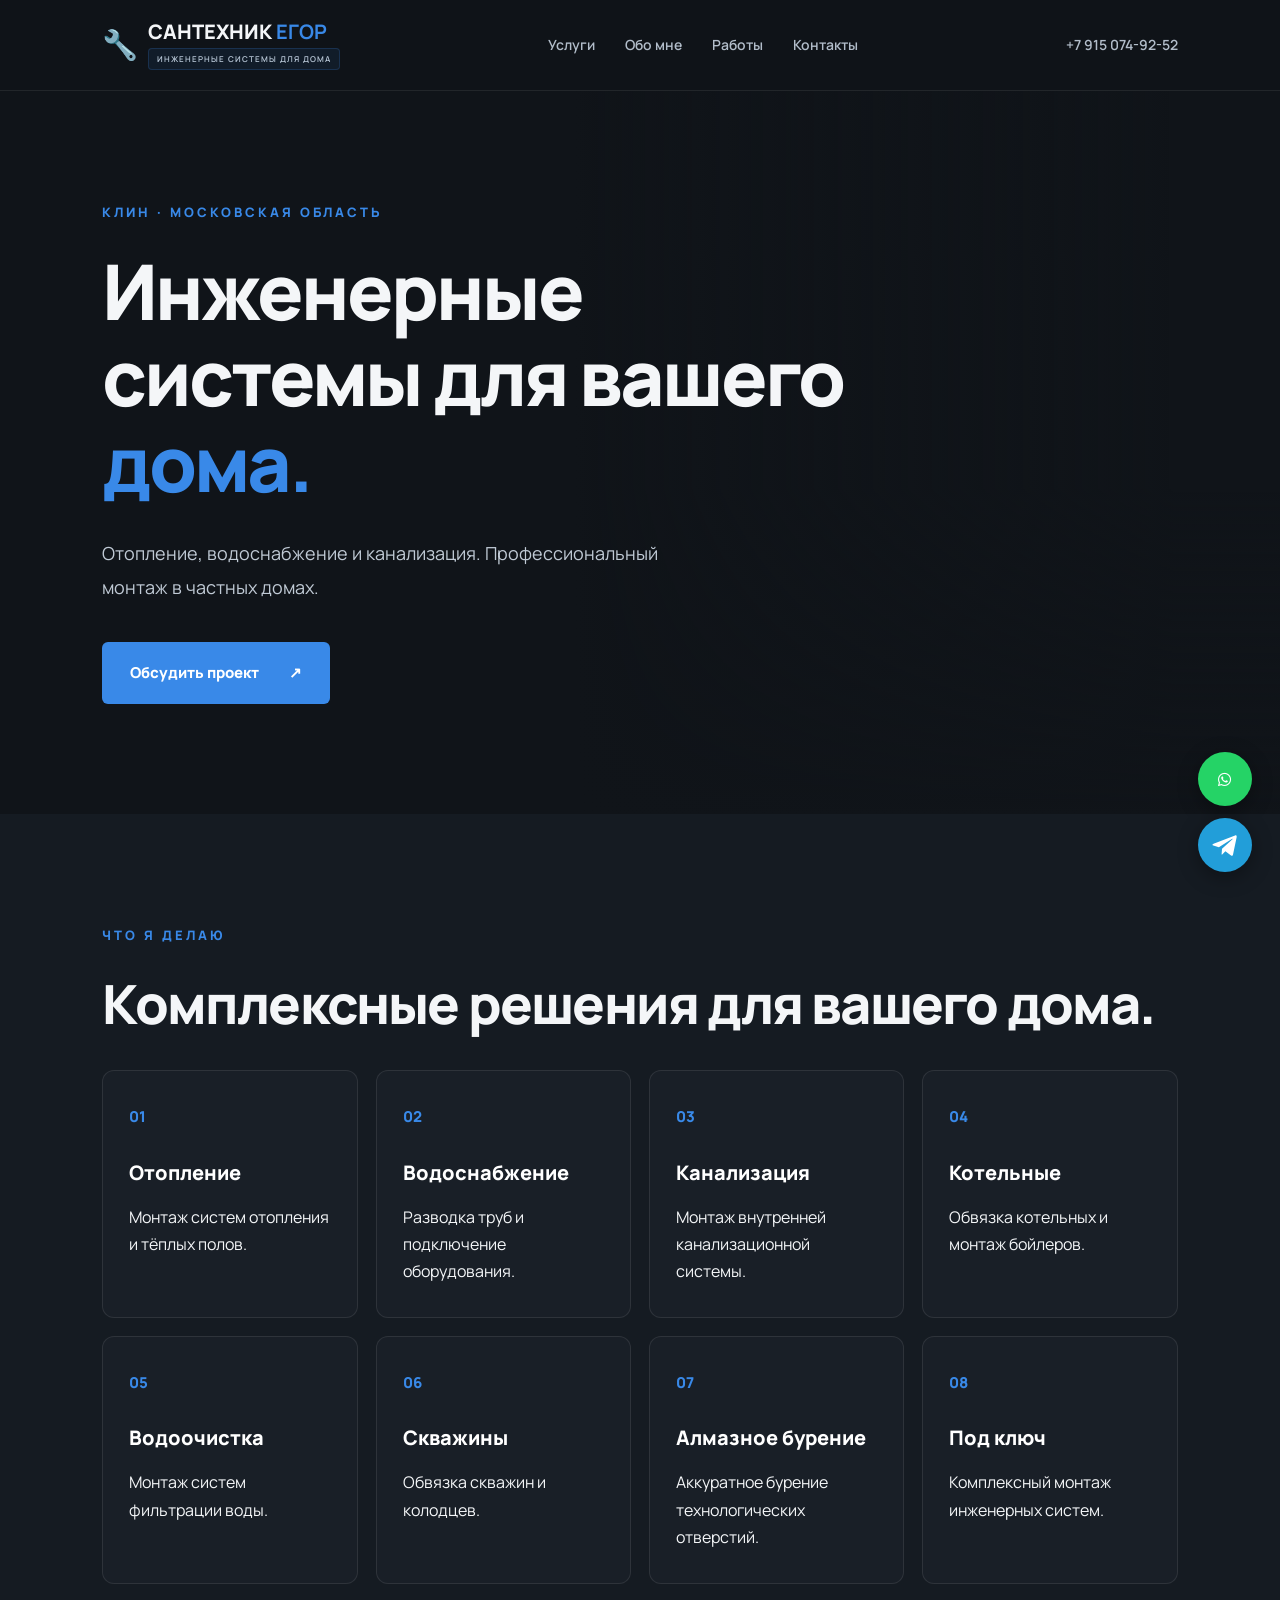
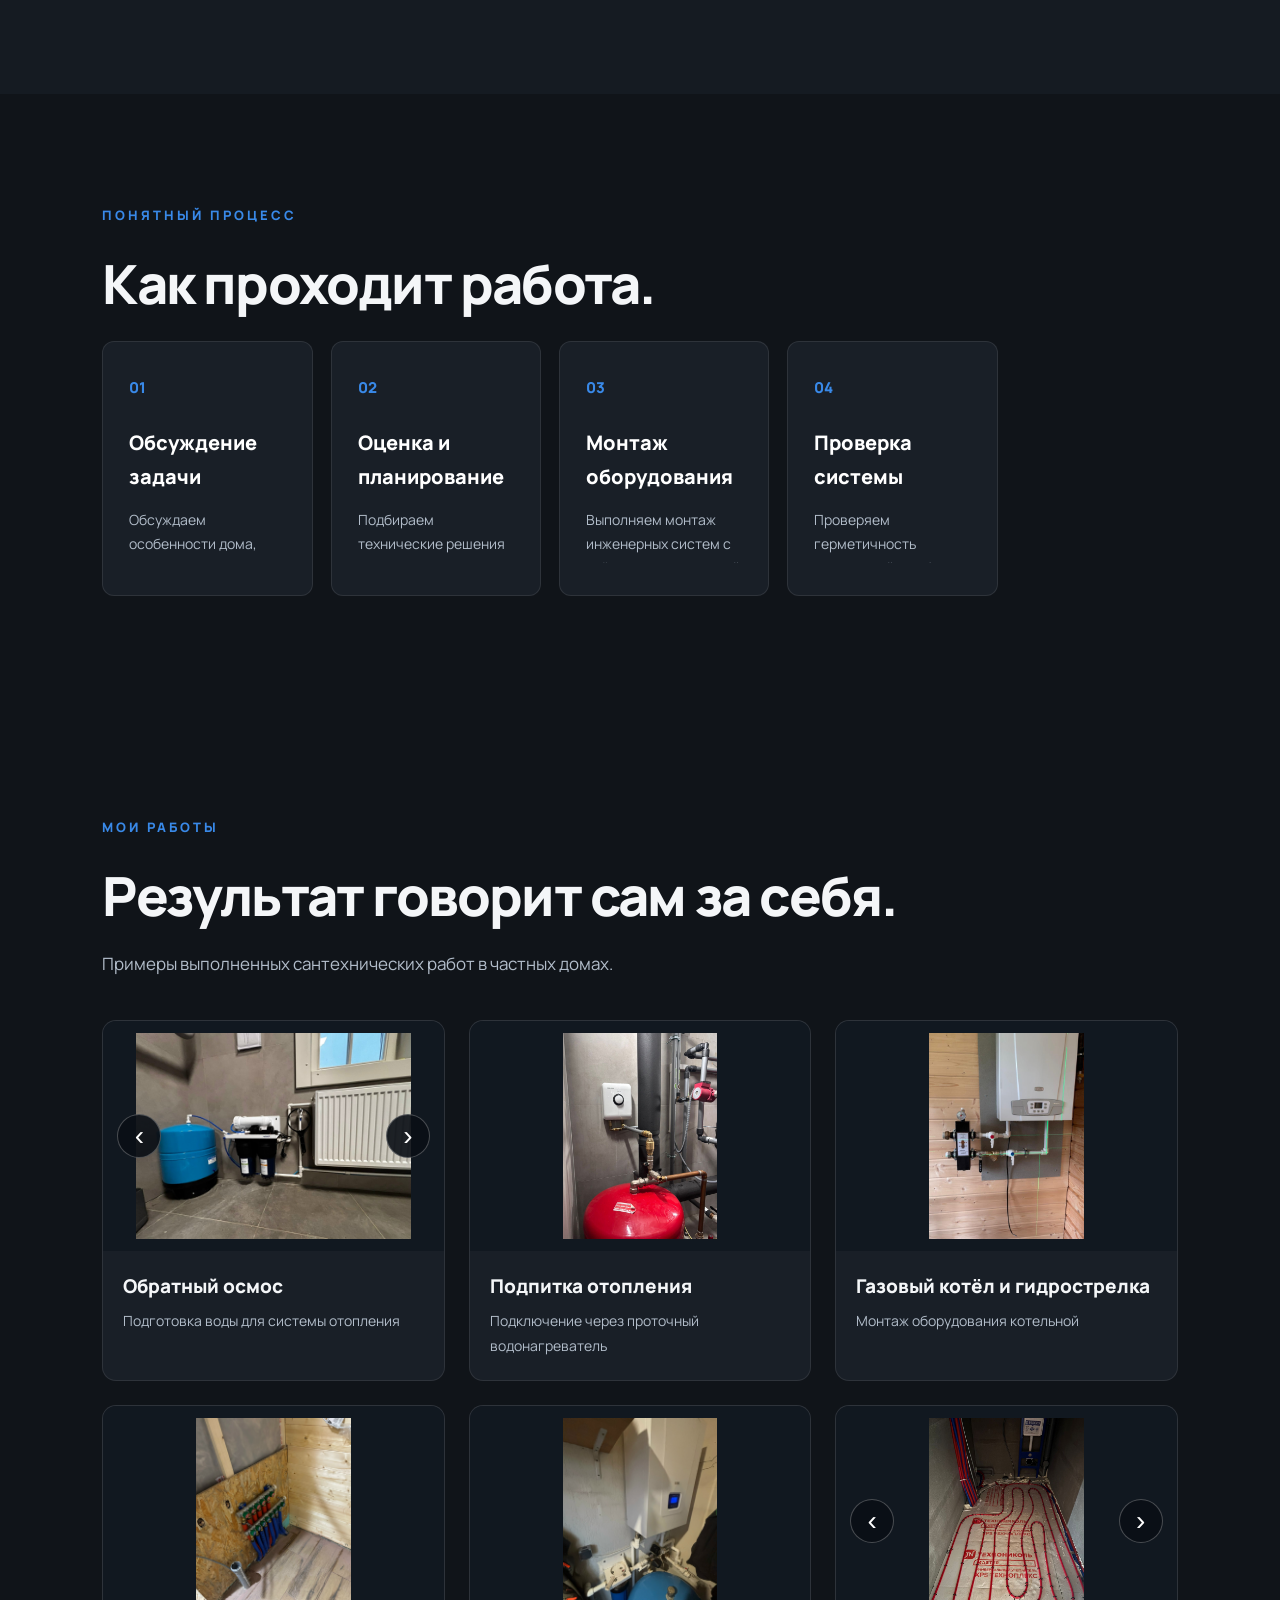
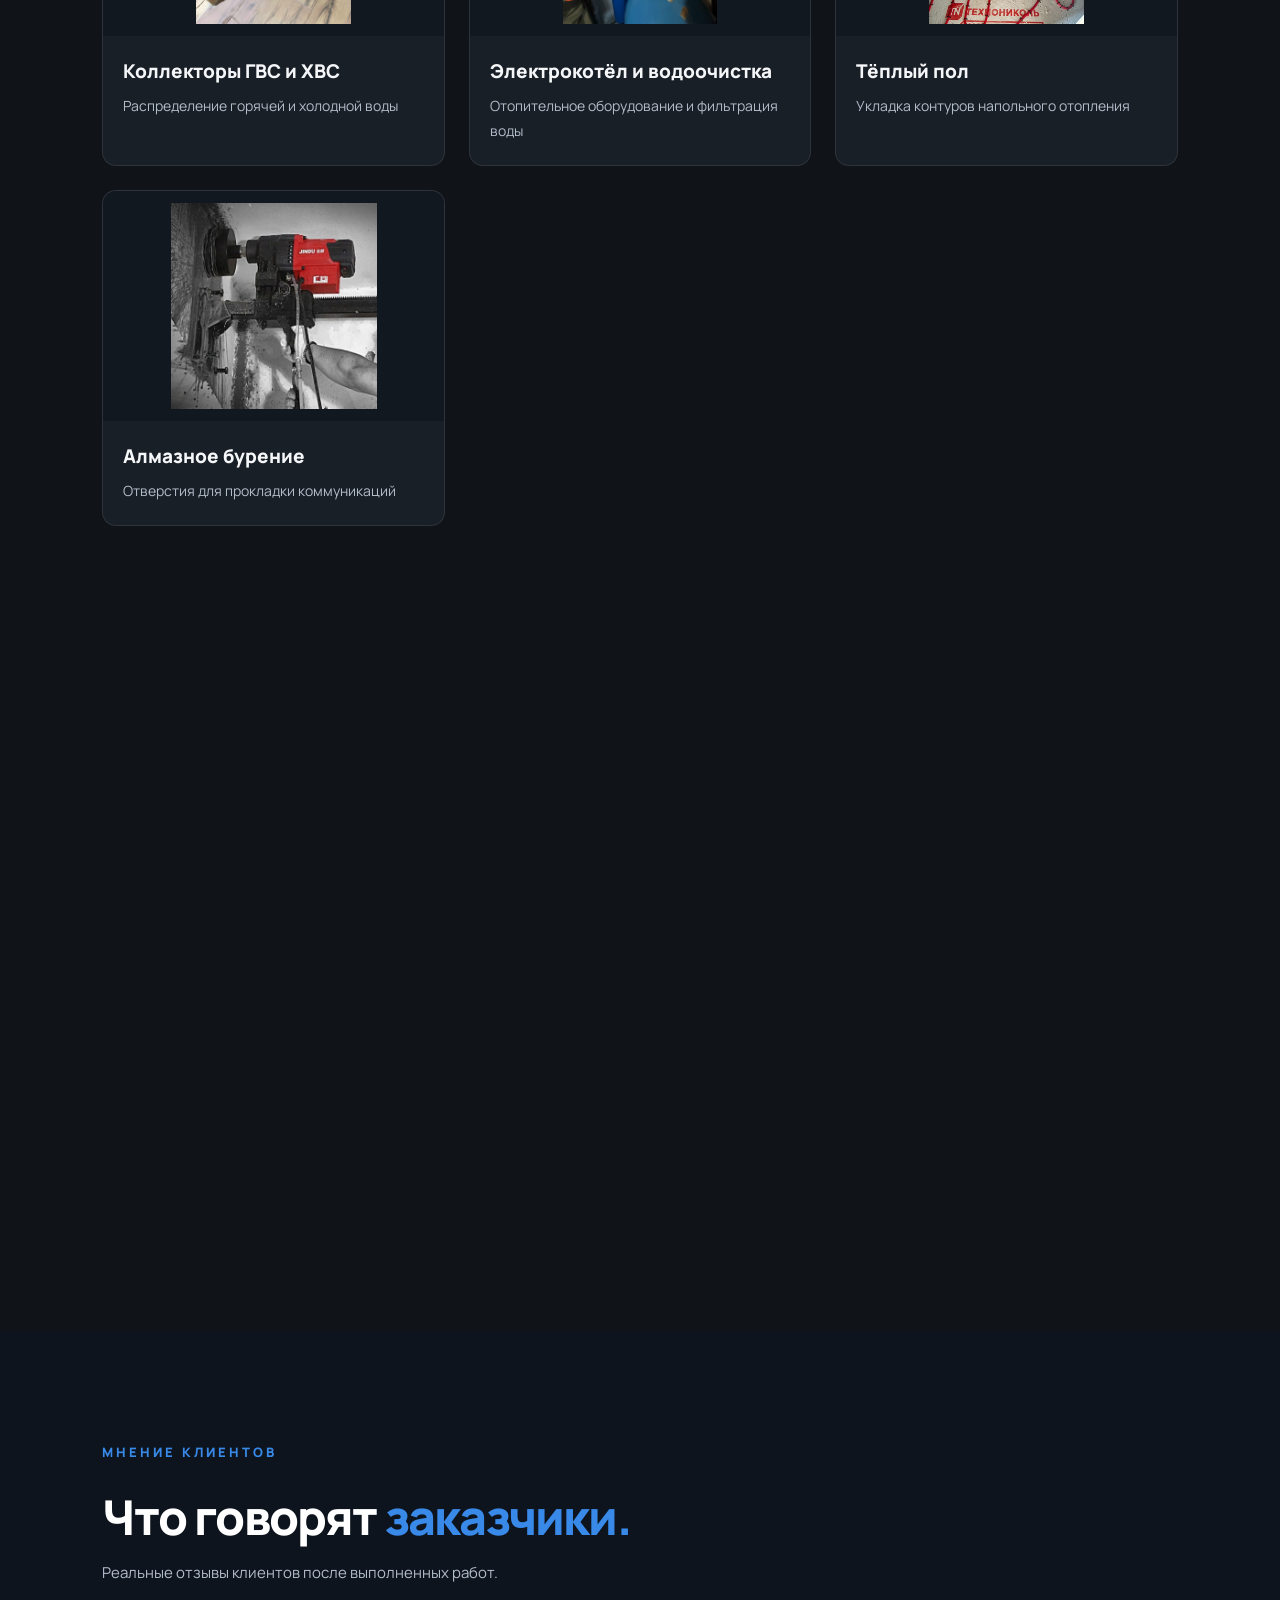
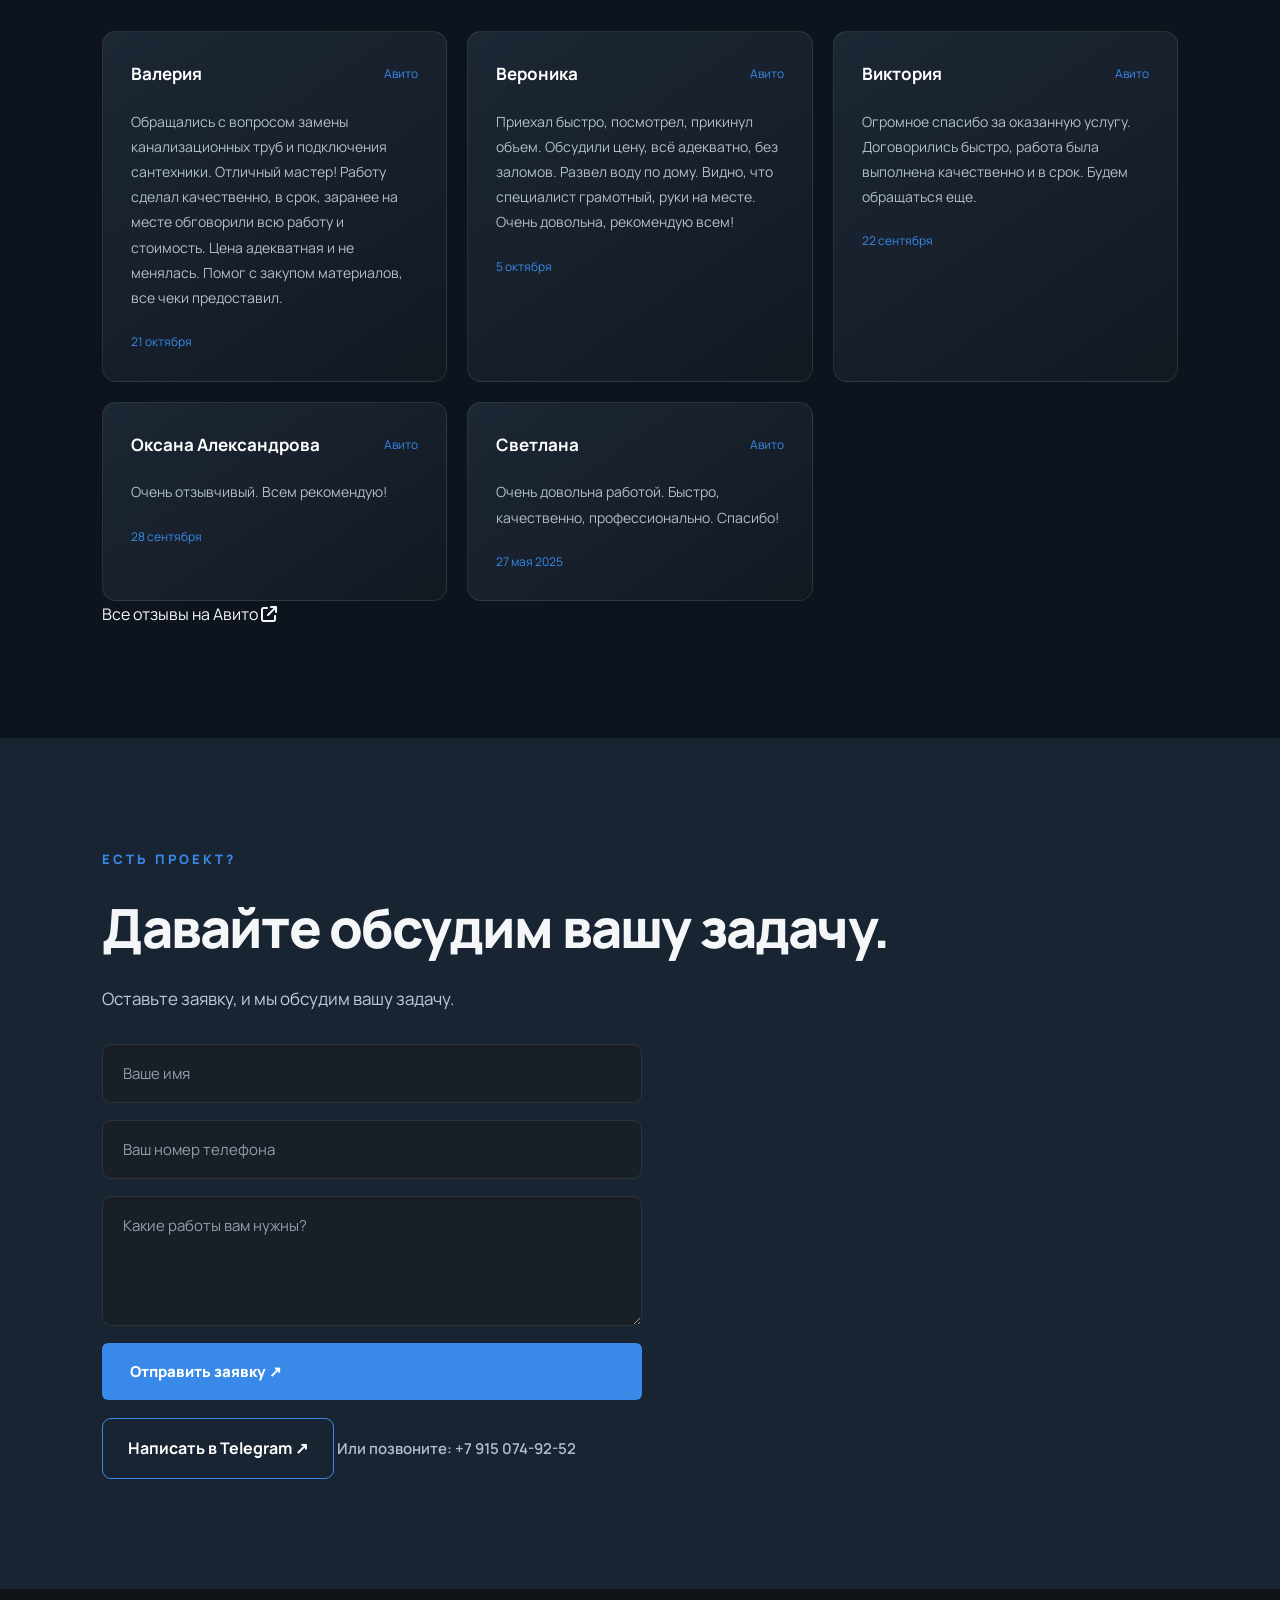
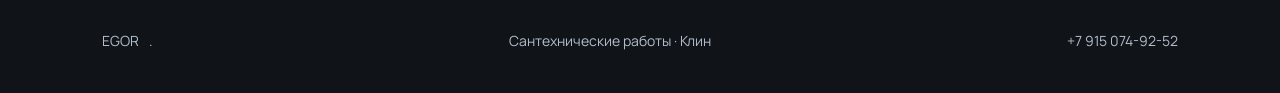
==== commit 1787d2d4: "отзовы изменение дизайна" ====
--- a/index.html
+++ b/index.html
@@ -25,7 +25,10 @@
       <a href="#works">Работы</a>
       <a href="#contacts">Контакты</a>
     </nav>
-    <a href="tel:+79150749252" class="header-phone">+7 915 074-92-52</a>
+    <a href="tel:+79150749252" class="header-phone">
+  +7 915 074-92-52
+  <span class="phone-drop"></span>
+</a>
   </header>
 
   <main>
@@ -41,7 +44,10 @@
         <a href="#contacts" class="main-button">Обсудить проект <span>↗</span></a>
       </div>
       <div class="hero-image"></div>
-      <div class="hero-number">01 / 04</div>
+
+
+
+<div class="hero-number">01 / 04</div>
     </section>
 
     <section class="services" id="services">
@@ -302,7 +308,99 @@
 
   </div>
 </section>
-
+<section class="reviews" id="reviews">
+
+  <p class="eyebrow">МНЕНИЕ КЛИЕНТОВ</p>
+
+  <h2>Что говорят
+    <span>заказчики.</span>
+  </h2>
+
+  <p class="reviews-description">
+    Реальные отзывы клиентов после выполненных работ.
+  </p>
+
+  <div class="reviews-grid">
+
+    <article class="review-card">
+      <div class="review-top">
+        <h3>Валерия</h3>
+        <span>Авито</span>
+      </div>
+      <p>
+        Обращались с вопросом замены канализационных труб
+        и подключения сантехники. Отличный мастер!
+        Работу сделал качественно, в срок, заранее на месте
+        обговорили всю работу и стоимость. Цена адекватная
+        и не менялась. Помог с закупом материалов,
+        все чеки предоставил.
+      </p>
+      <small>21 октября</small>
+    </article>
+
+    <article class="review-card">
+      <div class="review-top">
+        <h3>Вероника</h3>
+        <span>Авито</span>
+      </div>
+      <p>
+        Приехал быстро, посмотрел, прикинул объем.
+        Обсудили цену, всё адекватно, без заломов.
+        Развел воду по дому. Видно, что специалист
+        грамотный, руки на месте. Очень довольна,
+        рекомендую всем!
+      </p>
+      <small>5 октября</small>
+    </article>
+
+    <article class="review-card">
+      <div class="review-top">
+        <h3>Виктория</h3>
+        <span>Авито</span>
+      </div>
+      <p>
+        Огромное спасибо за оказанную услугу.
+        Договорились быстро, работа была выполнена
+        качественно и в срок. Будем обращаться еще.
+      </p>
+      <small>22 сентября</small>
+    </article>
+
+    <article class="review-card">
+      <div class="review-top">
+        <h3>Оксана Александрова</h3>
+        <span>Авито</span>
+      </div>
+      <p>
+        Очень отзывчивый.
+        Всем рекомендую!
+      </p>
+      <small>28 сентября</small>
+    </article>
+
+    <article class="review-card">
+      <div class="review-top">
+        <h3>Светлана</h3>
+        <span>Авито</span>
+      </div>
+      <p>
+        Очень довольна работой.
+        Быстро, качественно, профессионально. Спасибо!
+      </p>
+      <small>27 мая 2025</small>
+    </article>
+
+  </div>
+<a
+  href="https://www.avito.ru/brands/091388cd228ba68f9ef87f6bb1ebff6b/all/predlozheniya_uslug?sellerId=41918685c96b1eb6f32e43bdf66d31a4"
+  class="reviews-link"
+  target="_blank"
+  rel="noopener noreferrer"
+>
+  Все отзывы на Авито
+  <i class="fa-solid fa-arrow-up-right-from-square"></i>
+</a>
+</section>
     <section class="contacts" id="contacts">
   <p class="eyebrow">ЕСТЬ ПРОЕКТ?</p>
 
--- a/style.css
+++ b/style.css
@@ -846,3 +846,359 @@
     min-height: 180px;
     padding: 22px;
   }
+/* ОТЗЫВЫ КЛИЕНТОВ */
+
+.reviews {
+  padding: 110px 8%;
+  background: #0d141d;
+}
+
+.reviews h2 {
+  font-size: clamp(32px, 4vw, 48px);
+  color: #fff;
+  margin: 15px 0;
+}
+
+.reviews h2 span {
+  color: var(--blue);
+}
+
+.reviews-description {
+  color: var(--muted);
+  margin-bottom: 45px;
+  font-size: 15px;
+}
+
+.reviews-grid {
+  display: grid;
+  grid-template-columns: repeat(3, minmax(0, 1fr));
+  gap: 20px;
+}
+
+.review-card {
+  padding: 28px;
+  background: linear-gradient(
+    145deg,
+    rgba(30, 42, 56, 0.9),
+    rgba(18, 25, 34, 0.95)
+  );
+  border: 1px solid var(--border);
+  border-radius: 14px;
+  transition: .3s ease;
+}
+
+.review-card:hover {
+  transform: translateY(-5px);
+  border-color: var(--blue);
+  box-shadow: 0 12px 30px rgba(0, 0, 0, 0.25);
+}
+
+.review-top {
+  display: flex;
+  align-items: center;
+  justify-content: space-between;
+  gap: 12px;
+  margin-bottom: 20px;
+}
+
+.review-top h3 {
+  color: #fff;
+  font-size: 17px;
+}
+
+.review-top span {
+  color: var(--blue);
+  font-size: 12px;
+}
+
+.review-card p {
+  color: var(--muted);
+  font-size: 14px;
+  line-height: 1.8;
+}
+
+.review-card small {
+  display: block;
+  margin-top: 22px;
+  color: var(--blue);
+  font-size: 12px;
+}
+
+@media (max-width: 900px) {
+  .reviews-grid {
+    grid-template-columns: repeat(2, minmax(0, 1fr));
+  }
+}
+
+@media (max-width: 600px) {
+  .reviews {
+    padding: 75px 6%;
+  }
+
+  .reviews-grid {
+    grid-template-columns: 1fr;
+  }
+}
+@media (max-width: 600px) {
+  .advantage-card h3 {
+    font-size: 16px;
+    overflow-wrap: anywhere;
+  }
+}
+/* ПЛАВНОЕ ПОЯВЛЕНИЕ БЛОКОВ */
+
+.reveal {
+  opacity: 0;
+  transform: translateY(30px);
+  transition:
+    opacity 0.7s ease,
+    transform 0.7s ease;
+}
+
+.reveal.visible {
+  opacity: 1;
+  transform: translateY(0);
+}
+
+@media (prefers-reduced-motion: reduce) {
+  .reveal {
+    opacity: 1;
+    transform: none;
+    transition: none;
+  }
+}
+/* КРАСИВАЯ КАПЛЯ ВОДЫ */
+
+.water-drop {
+  position: absolute;
+  right: 22%;
+  top: 50%;
+  width: 100px;
+  height: 150px;
+  transform: translateY(-50%);
+  z-index: 2;
+  pointer-events: none;
+}
+
+.drop {
+  position: absolute;
+  top: 10px;
+  left: 33px;
+  width: 42px;
+  height: 55px;
+  background: linear-gradient(
+    145deg,
+    #e3f8ff 0%,
+    #65c9ff 30%,
+    #168bd0 75%,
+    #a9e7ff 100%
+  );
+  border-radius: 50% 50% 50% 50% / 65% 65% 35% 35%;
+  transform: rotate(45deg);
+  box-shadow:
+    0 0 18px rgba(65, 180, 255, 0.6),
+    inset -5px -5px 10px rgba(0, 65, 130, 0.35),
+    inset 4px 4px 8px rgba(255, 255, 255, 0.8);
+  animation: drop-fall 2.4s ease-in infinite;
+}
+
+.drop::after {
+  content: "";
+  position: absolute;
+  width: 9px;
+  height: 20px;
+  left: 9px;
+  top: 8px;
+  background: rgba(255, 255, 255, 0.85);
+  border-radius: 50%;
+  transform: rotate(-15deg);
+  filter: blur(1px);
+}
+
+.ripple {
+  position: absolute;
+  left: 10px;
+  bottom: 12px;
+  width: 80px;
+  height: 20px;
+  border: 2px solid rgba(70, 180, 255, 0.7);
+  border-radius: 50%;
+  opacity: 0;
+  animation: ripple-effect 2.4s ease-out infinite;
+}
+
+.ripple-two {
+  animation-delay: 0.2s;
+}
+
+@keyframes drop-fall {
+  0% {
+    top: 5px;
+    opacity: 0;
+    transform: rotate(45deg) scale(0.8);
+  }
+  20% { opacity: 1; }
+  75% {
+    top: 100px;
+    opacity: 1;
+  }
+  85% {
+    top: 108px;
+    opacity: 0;
+    transform: rotate(45deg) scale(0.7);
+  }
+  100% {
+    top: 5px;
+    opacity: 0;
+  }
+}
+
+@keyframes ripple-effect {
+  0%, 70% {
+    transform: scale(0.3);
+    opacity: 0;
+  }
+  85% {
+    transform: scale(1);
+    opacity: 0.7;
+  }
+  100% {
+    transform: scale(1.5);
+    opacity: 0;
+  }
+}
+
+@media (max-width: 600px) {
+  .water-drop {
+    right: 8%;
+    top: 72%;
+    transform: scale(0.7);
+  }
+}
+/* КАПЛЯ ИЗ НОМЕРА ТЕЛЕФОНА */
+
+.header-phone {
+  position: relative;
+}
+
+.phone-drop {
+  position: absolute;
+  top: 100%;
+  left: 50%;
+  width: 12px;
+  height: 17px;
+  opacity: 0;
+  pointer-events: none;
+  background: linear-gradient(
+    145deg,
+    #e5f8ff,
+    #45baff 55%,
+    #087ac0
+  );
+  border-radius: 55% 45% 60% 40% / 65% 65% 35% 35%;
+  transform: translateX(-50%) rotate(45deg);
+  box-shadow: 0 0 10px rgba(65, 180, 255, 0.6);
+  animation: phone-drop-fall 3s ease-in-out infinite;
+}
+
+@keyframes phone-drop-fall {
+  0%, 10% {
+    top: 100%;
+    opacity: 0;
+    transform: translateX(-50%) rotate(45deg) scale(0.6);
+  }
+
+  20% {
+    opacity: 1;
+  }
+
+  85% {
+    top: 85px;
+    opacity: 1;
+    transform: translateX(-50%) rotate(45deg) scale(1);
+  }
+
+  100% {
+    top: 100px;
+    opacity: 0;
+    transform: translateX(-50%) rotate(45deg) scale(0.5);
+  }
+}
+
+@media (prefers-reduced-motion: reduce) {
+  /* КАПЛЯ КАК ЭМОДЗИ 💧 */
+
+.phone-drop {
+  position: absolute;
+  top: 100%;
+  left: 50%;
+  width: 17px;
+  height: 23px;
+  opacity: 0;
+  pointer-events: none;
+
+  background: linear-gradient(
+    135deg,
+    #b9edff 0%,
+    #38baff 35%,
+    #087bd2 75%,
+    #04549c 100%
+  );
+
+  clip-path: polygon(
+    50% 0%,
+    63% 24%,
+    80% 45%,
+    94% 65%,
+    95% 78%,
+    87% 91%,
+    72% 99%,
+    50% 100%,
+    28% 99%,
+    13% 91%,
+    5% 78%,
+    6% 65%,
+    20% 45%,
+    37% 24%
+  );
+
+  filter: drop-shadow(0 0 5px rgba(55, 175, 255, 0.7));
+
+  animation: phone-drop-fall 3s ease-in-out infinite;
+}
+
+.phone-drop::after {
+  content: "";
+  position: absolute;
+  top: 9px;
+  left: 4px;
+  width: 4px;
+  height: 7px;
+  background: rgba(255, 255, 255, 0.85);
+  border-radius: 50%;
+  transform: rotate(25deg);
+}
+
+@keyframes phone-drop-fall {
+  0%, 10% {
+    top: 100%;
+    opacity: 0;
+    transform: translateX(-50%) scale(0.6);
+  }
+
+  20% {
+    opacity: 1;
+  }
+
+  85% {
+    top: 85px;
+    opacity: 1;
+    transform: translateX(-50%) scale(1);
+  }
+
+  100% {
+    top: 100px;
+    opacity: 0;
+    transform: translateX(-50%) scale(0.5);
+  }
+}
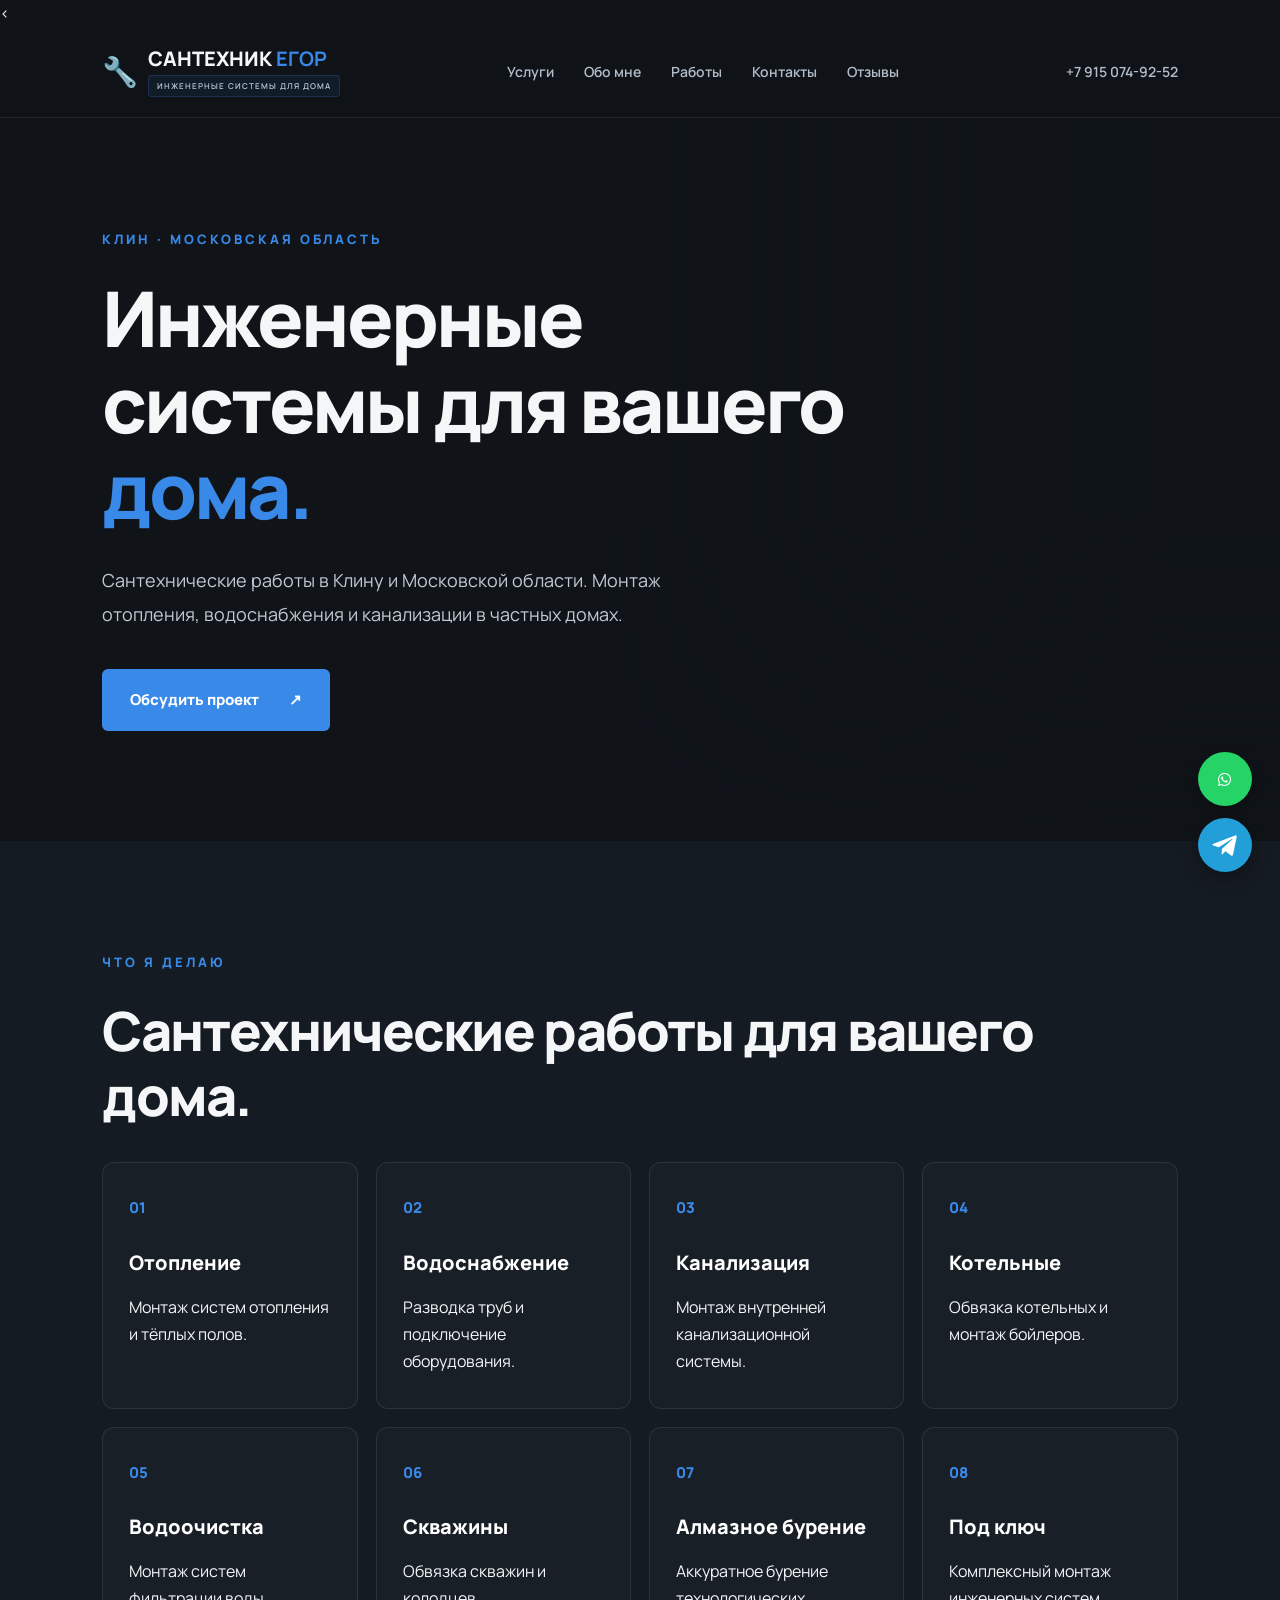
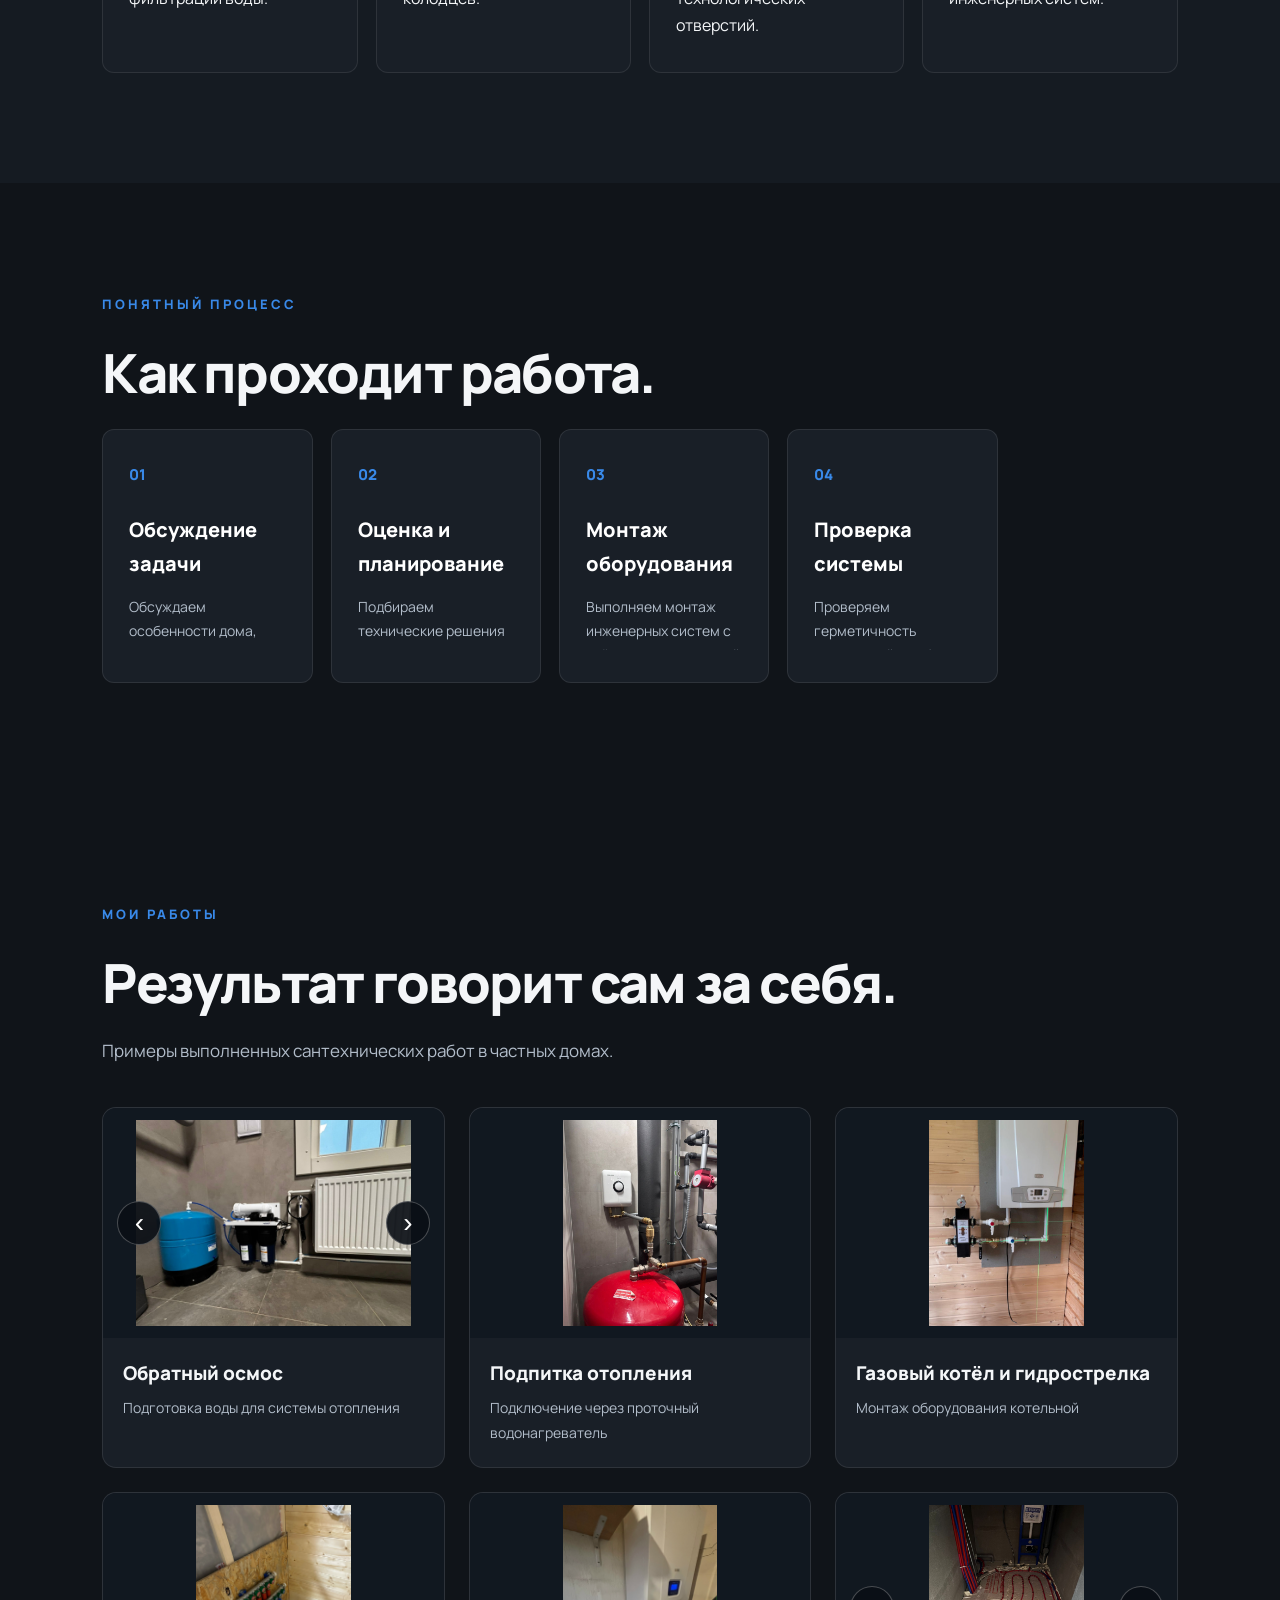
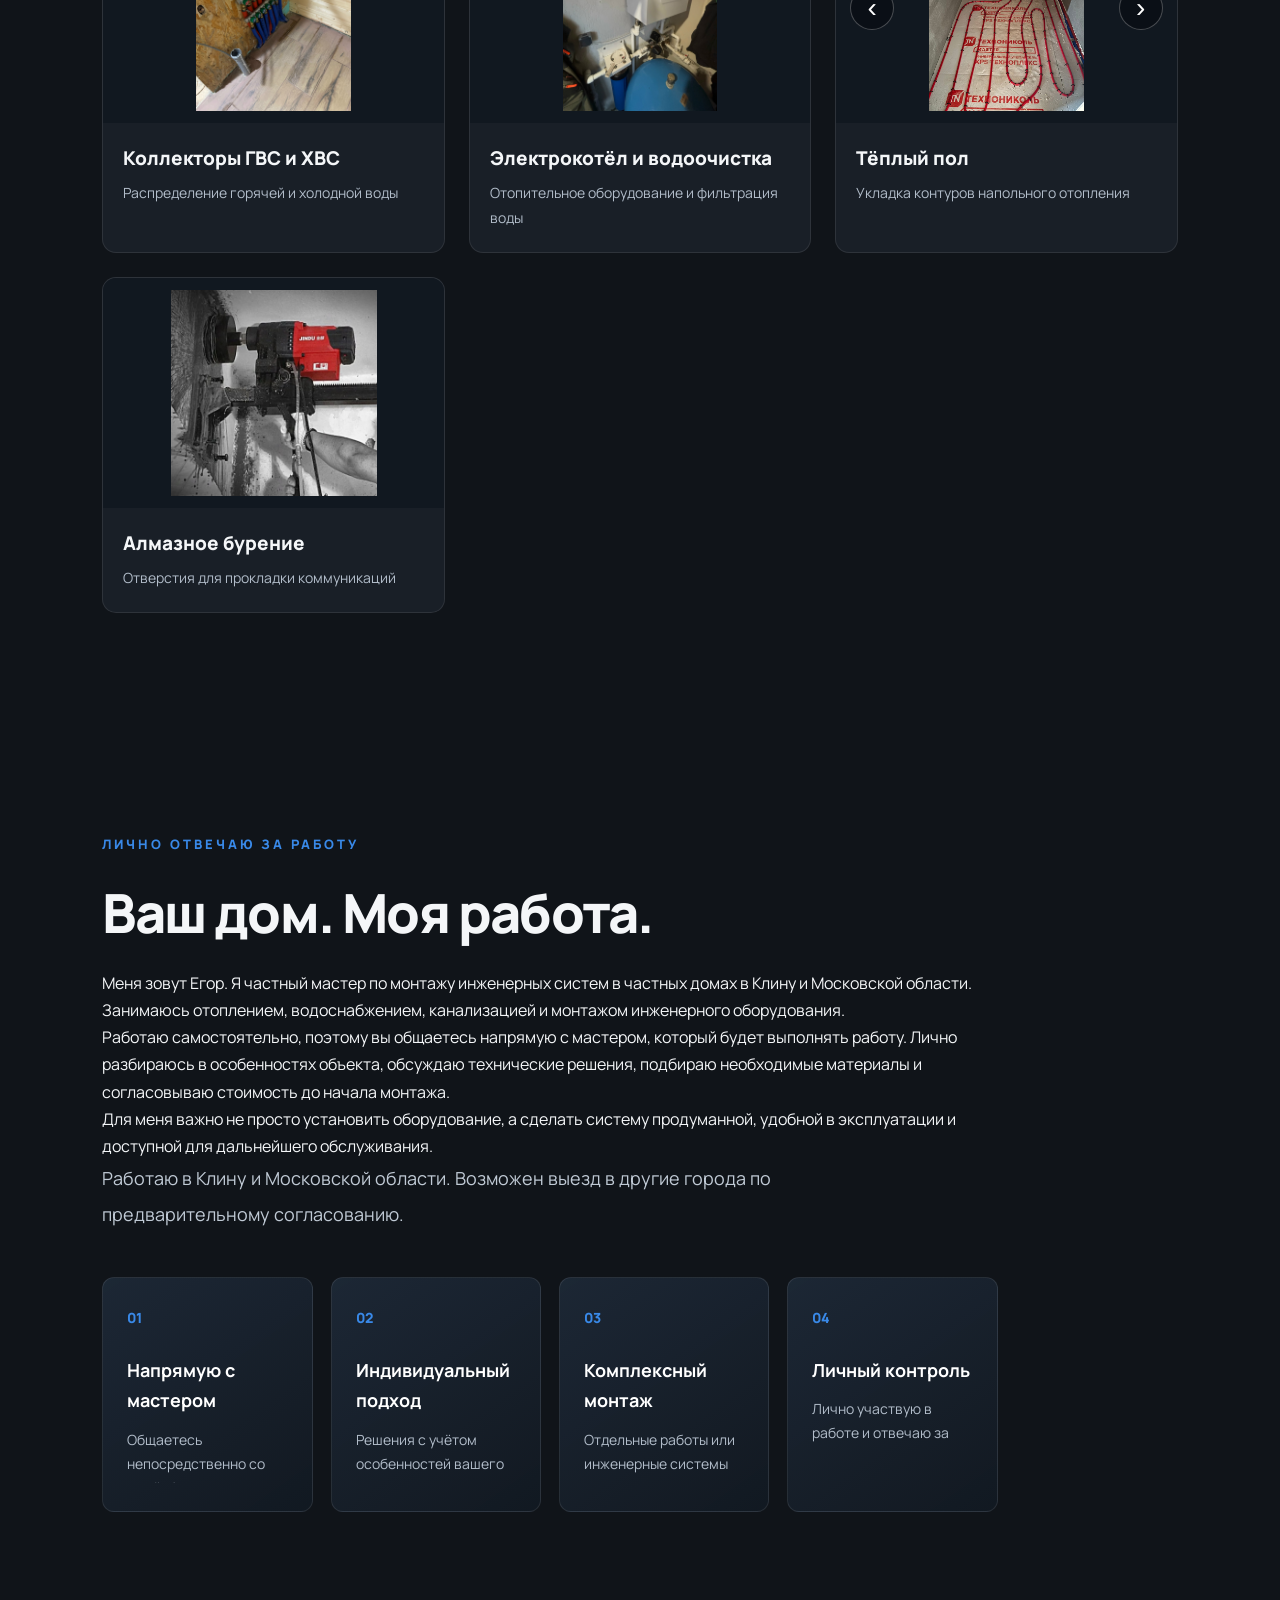
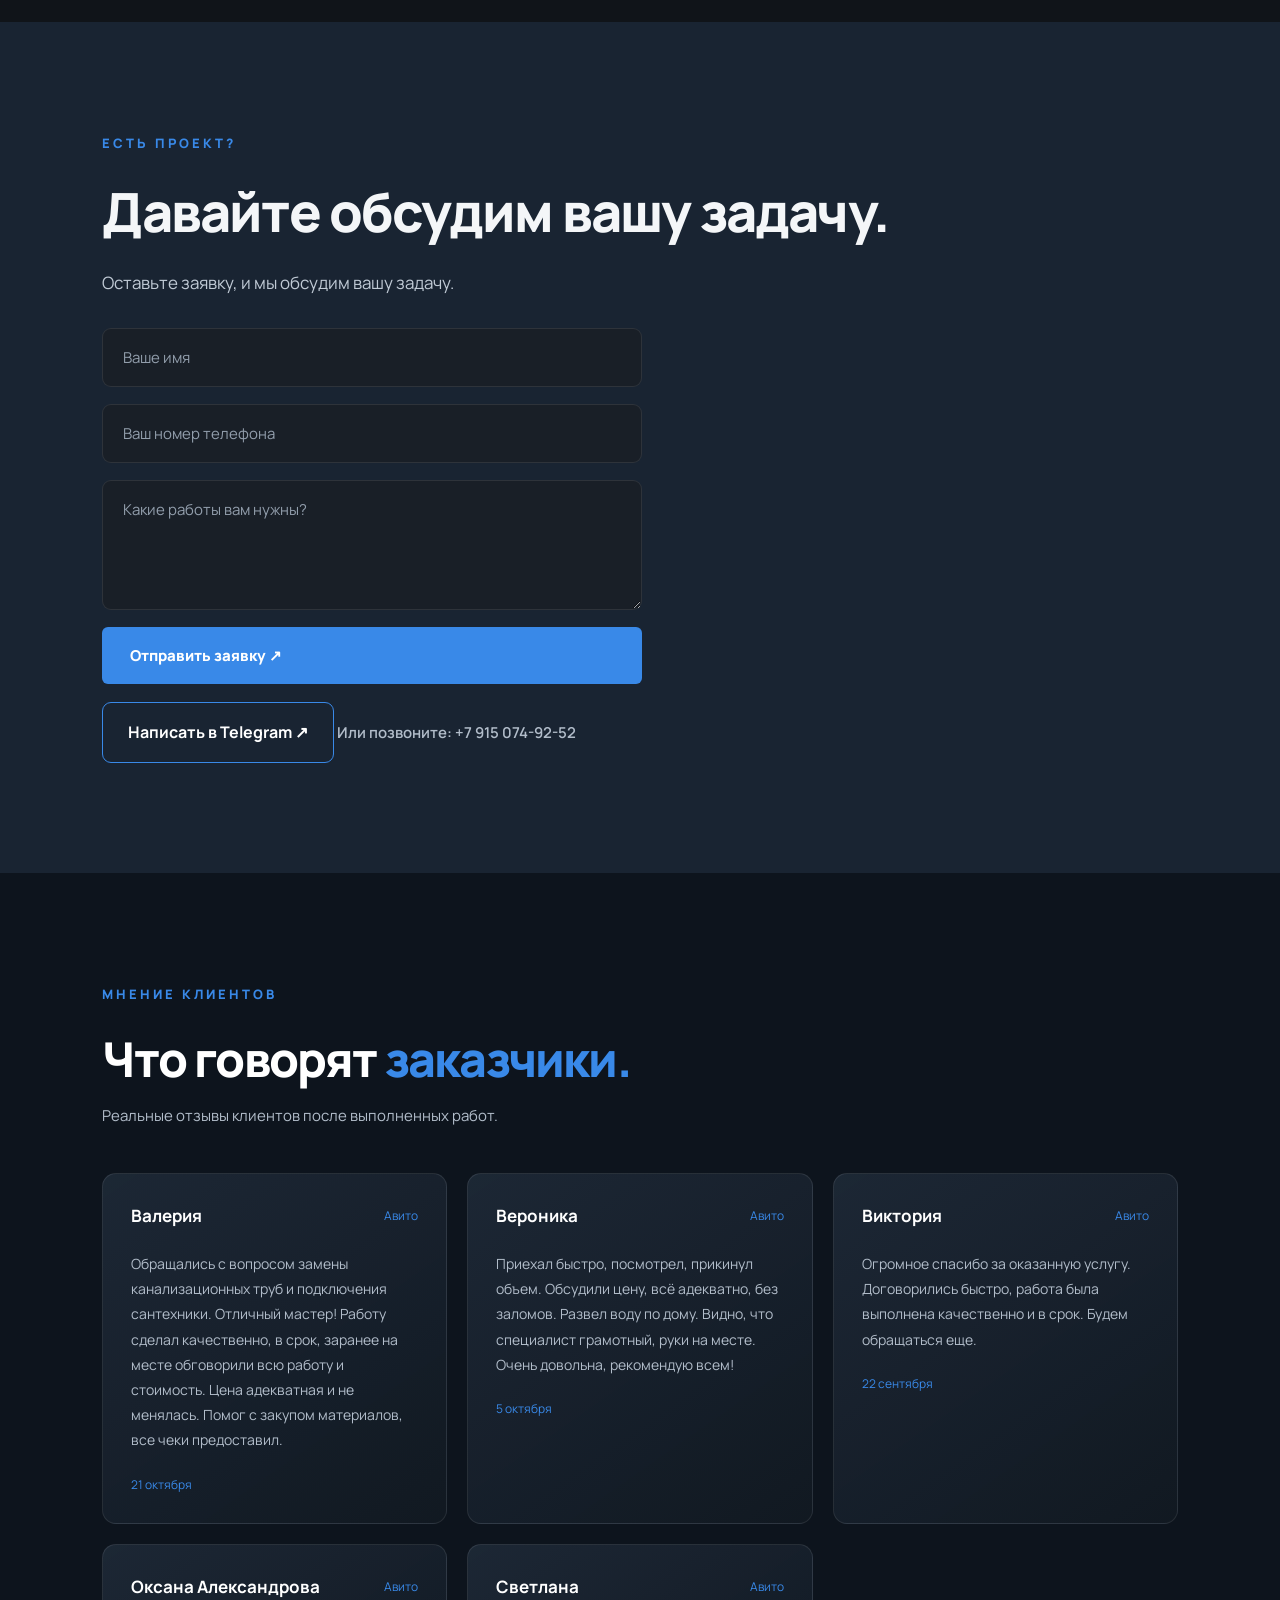
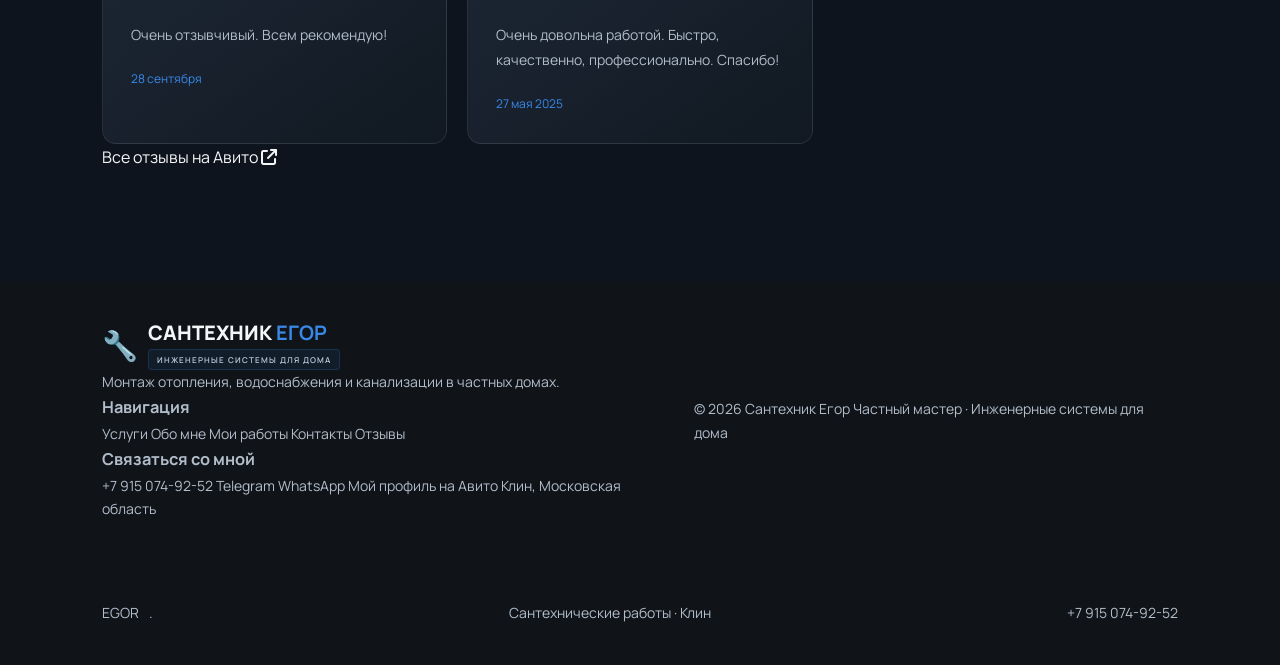
==== commit 08b5d204: "Добавлен тег подтверждения Google" ====
--- a/index.html
+++ b/index.html
@@ -1,16 +1,20 @@
-<!DOCTYPE html>
+<<!DOCTYPE html>
 <html lang="ru">
 <head>
   <meta charset="UTF-8">
+  <meta name="google-site-verification" content="koE_xPQ_lsejOOhXHebVj8vUMwZ4eJDixANmx7GGrP4" />
   <meta name="viewport" content="width=device-width, initial-scale=1.0">
-  <meta name="description" content="Сантехнические работы в частных домах в Клину. Отопление, водоснабжение, канализация. Егор.">
-  <title>Сантехнические работы | Егор — Клин</title>
+
+  <meta name="description" content="Сантехник Егор в Клину и Московской области. Монтаж отопления, водоснабжения, канализации и инженерных систем в частных домах.">
+
+  <meta name="robots" content="index, follow">
+
+  <title>Сантехник Егор — отопление, водоснабжение и канализация в Клину</title>
+
   <link rel="stylesheet" href="style.css">
-<link rel="stylesheet" href="https://cdnjs.cloudflare.com/ajax/libs/font-awesome/6.5.1/css/all.min.css">
-</head>
+  <link rel="stylesheet" href="https://cdnjs.cloudflare.com/ajax/libs/font-awesome/6.5.1/css/all.min.css">
 </head>
 <body>
-
   <header class="header">
     <a href="#" class="logo">
   <span class="logo-icon">🔧</span>
@@ -20,11 +24,12 @@
   </span>
 </a>
     <nav>
-      <a href="#services">Услуги</a>
-      <a href="#about">Обо мне</a>
-      <a href="#works">Работы</a>
-      <a href="#contacts">Контакты</a>
-    </nav>
+  <a href="#services">Услуги</a>
+  <a href="#about">Обо мне</a>
+  <a href="#works">Работы</a>
+  <a href="#contacts">Контакты</a>
+  <a href="#reviews">Отзывы</a>
+</nav>
     <a href="tel:+79150749252" class="header-phone">
   +7 915 074-92-52
   <span class="phone-drop"></span>
@@ -38,9 +43,10 @@
         <h1>Инженерные системы
 для вашего <span>дома.</span></h1>
         <p class="hero-description">
-          Отопление, водоснабжение и канализация.
-          Профессиональный монтаж в частных домах.
-        </p>
+  Сантехнические работы в Клину и Московской области.
+  Монтаж отопления, водоснабжения и канализации
+  в частных домах.
+</p>
         <a href="#contacts" class="main-button">Обсудить проект <span>↗</span></a>
       </div>
       <div class="hero-image"></div>
@@ -52,8 +58,8 @@
 
     <section class="services" id="services">
       <p class="eyebrow">ЧТО Я ДЕЛАЮ</p>
-      <h2>Комплексные решения
-для вашего дома.</h2>
+      <h2>Сантехнические работы
+для вашего <span>дома.</span></h2>
       <div class="service-grid">
         <article class="service-card">
           <span>01</span><h3>Отопление</h3>
@@ -242,11 +248,33 @@
   <p class="eyebrow">ЛИЧНО ОТВЕЧАЮ ЗА РАБОТУ</p>
   <h2>Ваш дом. Моя работа.</h2>
 
+  <div class="about-text">
   <p>
-    Я Егор, частный мастер по монтажу инженерных систем.
-    Работаю самостоятельно, без посредников и бригад.
-    Каждый проект обсуждаю лично с заказчиком.
-  </p>
+  Меня зовут Егор. Я частный мастер по монтажу инженерных
+  систем в частных домах в Клину и Московской области.
+  Занимаюсь отоплением, водоснабжением, канализацией
+  и монтажом инженерного оборудования.
+</p>
+
+  <p>
+    Работаю самостоятельно, поэтому вы общаетесь напрямую
+    с мастером, который будет выполнять работу. Лично разбираюсь
+    в особенностях объекта, обсуждаю технические решения,
+    подбираю необходимые материалы и согласовываю стоимость
+    до начала монтажа.
+  </p>
+
+  <p>
+    Для меня важно не просто установить оборудование,
+    а сделать систему продуманной, удобной в эксплуатации
+    и доступной для дальнейшего обслуживания.
+  </p>
+
+  <p>
+    Работаю в Клину и Московской области.
+Возможен выезд в другие города по предварительному согласованию.
+  </p>
+</div>
 <div class="advantages-grid">
 
   <div class="advantage-card">
@@ -308,99 +336,7 @@
 
   </div>
 </section>
-<section class="reviews" id="reviews">
-
-  <p class="eyebrow">МНЕНИЕ КЛИЕНТОВ</p>
-
-  <h2>Что говорят
-    <span>заказчики.</span>
-  </h2>
-
-  <p class="reviews-description">
-    Реальные отзывы клиентов после выполненных работ.
-  </p>
-
-  <div class="reviews-grid">
-
-    <article class="review-card">
-      <div class="review-top">
-        <h3>Валерия</h3>
-        <span>Авито</span>
-      </div>
-      <p>
-        Обращались с вопросом замены канализационных труб
-        и подключения сантехники. Отличный мастер!
-        Работу сделал качественно, в срок, заранее на месте
-        обговорили всю работу и стоимость. Цена адекватная
-        и не менялась. Помог с закупом материалов,
-        все чеки предоставил.
-      </p>
-      <small>21 октября</small>
-    </article>
-
-    <article class="review-card">
-      <div class="review-top">
-        <h3>Вероника</h3>
-        <span>Авито</span>
-      </div>
-      <p>
-        Приехал быстро, посмотрел, прикинул объем.
-        Обсудили цену, всё адекватно, без заломов.
-        Развел воду по дому. Видно, что специалист
-        грамотный, руки на месте. Очень довольна,
-        рекомендую всем!
-      </p>
-      <small>5 октября</small>
-    </article>
-
-    <article class="review-card">
-      <div class="review-top">
-        <h3>Виктория</h3>
-        <span>Авито</span>
-      </div>
-      <p>
-        Огромное спасибо за оказанную услугу.
-        Договорились быстро, работа была выполнена
-        качественно и в срок. Будем обращаться еще.
-      </p>
-      <small>22 сентября</small>
-    </article>
-
-    <article class="review-card">
-      <div class="review-top">
-        <h3>Оксана Александрова</h3>
-        <span>Авито</span>
-      </div>
-      <p>
-        Очень отзывчивый.
-        Всем рекомендую!
-      </p>
-      <small>28 сентября</small>
-    </article>
-
-    <article class="review-card">
-      <div class="review-top">
-        <h3>Светлана</h3>
-        <span>Авито</span>
-      </div>
-      <p>
-        Очень довольна работой.
-        Быстро, качественно, профессионально. Спасибо!
-      </p>
-      <small>27 мая 2025</small>
-    </article>
-
-  </div>
-<a
-  href="https://www.avito.ru/brands/091388cd228ba68f9ef87f6bb1ebff6b/all/predlozheniya_uslug?sellerId=41918685c96b1eb6f32e43bdf66d31a4"
-  class="reviews-link"
-  target="_blank"
-  rel="noopener noreferrer"
->
-  Все отзывы на Авито
-  <i class="fa-solid fa-arrow-up-right-from-square"></i>
-</a>
-</section>
+
     <section class="contacts" id="contacts">
   <p class="eyebrow">ЕСТЬ ПРОЕКТ?</p>
 
@@ -432,7 +368,158 @@
     Или позвоните: +7 915 074-92-52
   </a>
 </section>
+<section class="reviews" id="reviews">
+
+  <p class="eyebrow">МНЕНИЕ КЛИЕНТОВ</p>
+
+  <h2>Что говорят
+    <span>заказчики.</span>
+  </h2>
+
+  <p class="reviews-description">
+    Реальные отзывы клиентов после выполненных работ.
+  </p>
+
+  <div class="reviews-grid">
+
+    <article class="review-card">
+      <div class="review-top">
+        <h3>Валерия</h3>
+        <span>Авито</span>
+      </div>
+      <p>
+        Обращались с вопросом замены канализационных труб
+        и подключения сантехники. Отличный мастер!
+        Работу сделал качественно, в срок, заранее на месте
+        обговорили всю работу и стоимость. Цена адекватная
+        и не менялась. Помог с закупом материалов,
+        все чеки предоставил.
+      </p>
+      <small>21 октября</small>
+    </article>
+
+    <article class="review-card">
+      <div class="review-top">
+        <h3>Вероника</h3>
+        <span>Авито</span>
+      </div>
+      <p>
+        Приехал быстро, посмотрел, прикинул объем.
+        Обсудили цену, всё адекватно, без заломов.
+        Развел воду по дому. Видно, что специалист
+        грамотный, руки на месте. Очень довольна,
+        рекомендую всем!
+      </p>
+      <small>5 октября</small>
+    </article>
+
+    <article class="review-card">
+      <div class="review-top">
+        <h3>Виктория</h3>
+        <span>Авито</span>
+      </div>
+      <p>
+        Огромное спасибо за оказанную услугу.
+        Договорились быстро, работа была выполнена
+        качественно и в срок. Будем обращаться еще.
+      </p>
+      <small>22 сентября</small>
+    </article>
+
+    <article class="review-card">
+      <div class="review-top">
+        <h3>Оксана Александрова</h3>
+        <span>Авито</span>
+      </div>
+      <p>
+        Очень отзывчивый.
+        Всем рекомендую!
+      </p>
+      <small>28 сентября</small>
+    </article>
+
+    <article class="review-card">
+      <div class="review-top">
+        <h3>Светлана</h3>
+        <span>Авито</span>
+      </div>
+      <p>
+        Очень довольна работой.
+        Быстро, качественно, профессионально. Спасибо!
+      </p>
+      <small>27 мая 2025</small>
+    </article>
+
+  </div>
+<a
+  href="https://www.avito.ru/brands/091388cd228ba68f9ef87f6bb1ebff6b/all/predlozheniya_uslug?sellerId=41918685c96b1eb6f32e43bdf66d31a4"
+  class="reviews-link"
+  target="_blank"
+  rel="noopener noreferrer"
+>
+  Все отзывы на Авито
+  <i class="fa-solid fa-arrow-up-right-from-square"></i>
+</a>
+</section>
   </main>
+  <footer class="footer">
+  <div class="footer-main">
+
+    <div class="footer-brand">
+      <a href="#" class="logo">
+        <span class="logo-icon">🔧</span>
+        <span class="logo-text">
+          <span class="logo-main">САНТЕХНИК <b>ЕГОР</b></span>
+          <small>ИНЖЕНЕРНЫЕ СИСТЕМЫ ДЛЯ ДОМА</small>
+        </span>
+      </a>
+
+      <p>
+        Монтаж отопления, водоснабжения и канализации
+        в частных домах.
+      </p>
+    </div>
+
+    <div class="footer-nav">
+      <h3>Навигация</h3>
+      <a href="#services">Услуги</a>
+      <a href="#about">Обо мне</a>
+      <a href="#works">Мои работы</a>
+      <a href="#contacts">Контакты</a>
+      <a href="#reviews">Отзывы</a>
+    </div>
+
+    <div class="footer-contacts">
+      <h3>Связаться со мной</h3>
+
+      <a href="tel:+79150749252">
+        +7 915 074-92-52
+      </a>
+
+      <a href="https://t.me/lobachev452" target="_blank" rel="noopener noreferrer">
+        Telegram
+      </a>
+
+      <a href="https://wa.me/79150749252" target="_blank" rel="noopener noreferrer">
+        WhatsApp
+      </a>
+<a
+  href="https://www.avito.ru/brands/091388cd228ba68f9ef87f6bb1ebff6b/all/predlozheniya_uslug?sellerId=41918685c96b1eb6f32e43bdf66d31a4"
+  target="_blank"
+  rel="noopener noreferrer"
+>
+  Мой профиль на Авито
+</a>
+      <span>Клин, Московская область</span>
+    </div>
+
+  </div>
+
+  <div class="footer-bottom">
+    <span>© 2026 Сантехник Егор</span>
+    <span>Частный мастер · Инженерные системы для дома</span>
+  </div>
+</footer>
 
   <footer>
     <a href="#" class="logo">EGOR<span>.</span></a>
--- a/style.css
+++ b/style.css
@@ -1201,4 +1201,92 @@
     opacity: 0;
     transform: translateX(-50%) scale(0.5);
   }
+}
+/* ПОДВАЛ САЙТА */
+
+.footer {
+  padding: 65px 8% 25px;
+  background: #080e15;
+  border-top: 1px solid var(--border);
+}
+
+.footer-main {
+  display: grid;
+  grid-template-columns: 1.5fr 1fr 1fr;
+  gap: 60px;
+  padding-bottom: 50px;
+}
+
+.footer-brand p {
+  max-width: 300px;
+  margin-top: 22px;
+  color: var(--muted);
+  font-size: 14px;
+  line-height: 1.8;
+}
+
+.footer h3 {
+  color: #fff;
+  font-size: 15px;
+  margin-bottom: 22px;
+}
+
+.footer-nav,
+.footer-contacts {
+  display: flex;
+  flex-direction: column;
+  align-items: flex-start;
+  gap: 13px;
+}
+
+.footer-nav a,
+.footer-contacts a,
+.footer-contacts span {
+  color: var(--muted);
+  font-size: 14px;
+  text-decoration: none;
+  transition: .3s ease;
+}
+
+.footer-nav a:hover,
+.footer-contacts a:hover {
+  color: var(--blue);
+  transform: translateX(4px);
+}
+
+.footer-bottom {
+  display: flex;
+  justify-content: space-between;
+  gap: 20px;
+  padding-top: 22px;
+  border-top: 1px solid var(--border);
+  color: var(--muted);
+  font-size: 12px;
+}
+
+@media (max-width: 700px) {
+  .footer {
+    padding: 50px 6% 22px;
+  }
+
+  .footer-main {
+    grid-template-columns: 1fr;
+    gap: 35px;
+    padding-bottom: 35px;
+  }
+
+  .footer-bottom {
+    flex-direction: column;
+    gap: 10px;
+  }
+}
+/* ССЫЛКА НА АВИТО В ПОДВАЛЕ */
+
+.footer-contacts a[href*="avito.ru"] {
+  color: var(--blue);
+  font-weight: 600;
+}
+
+.footer-contacts a[href*="avito.ru"]:hover {
+  color: #ffffff;
 }
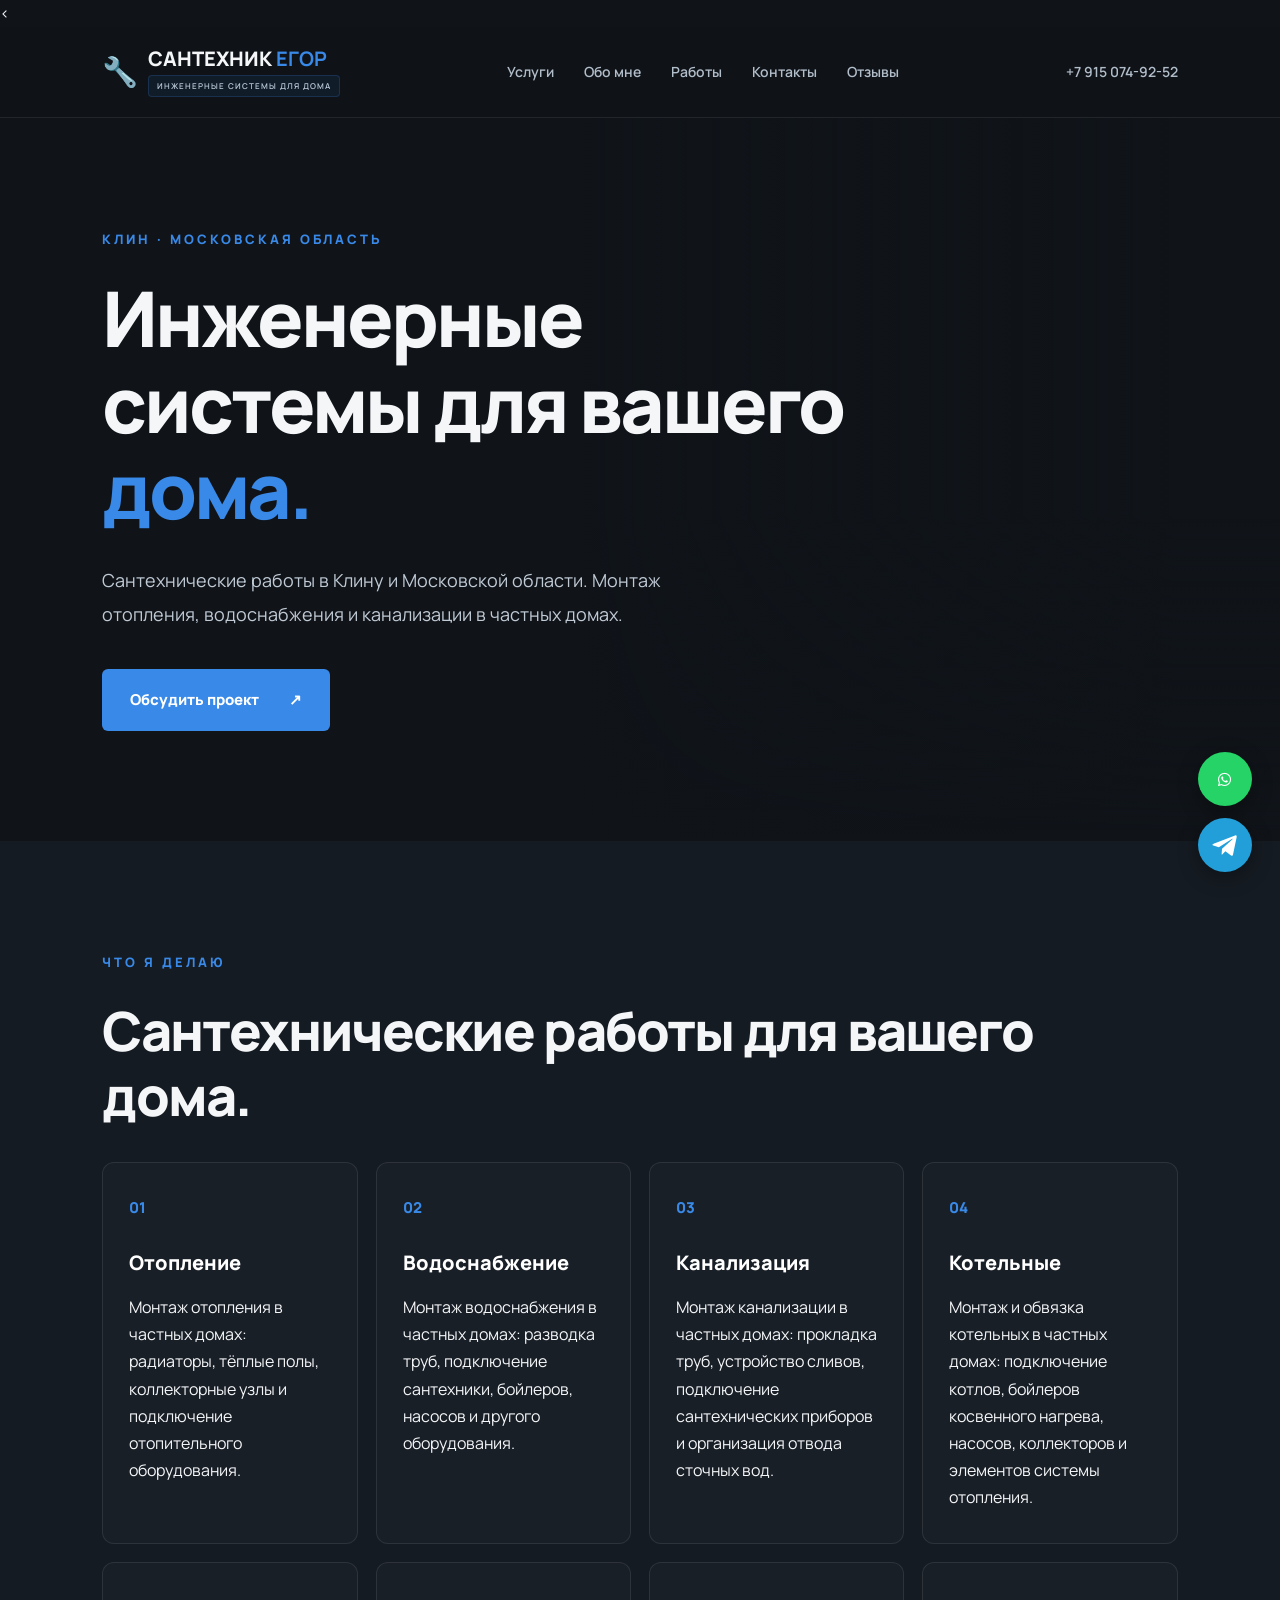
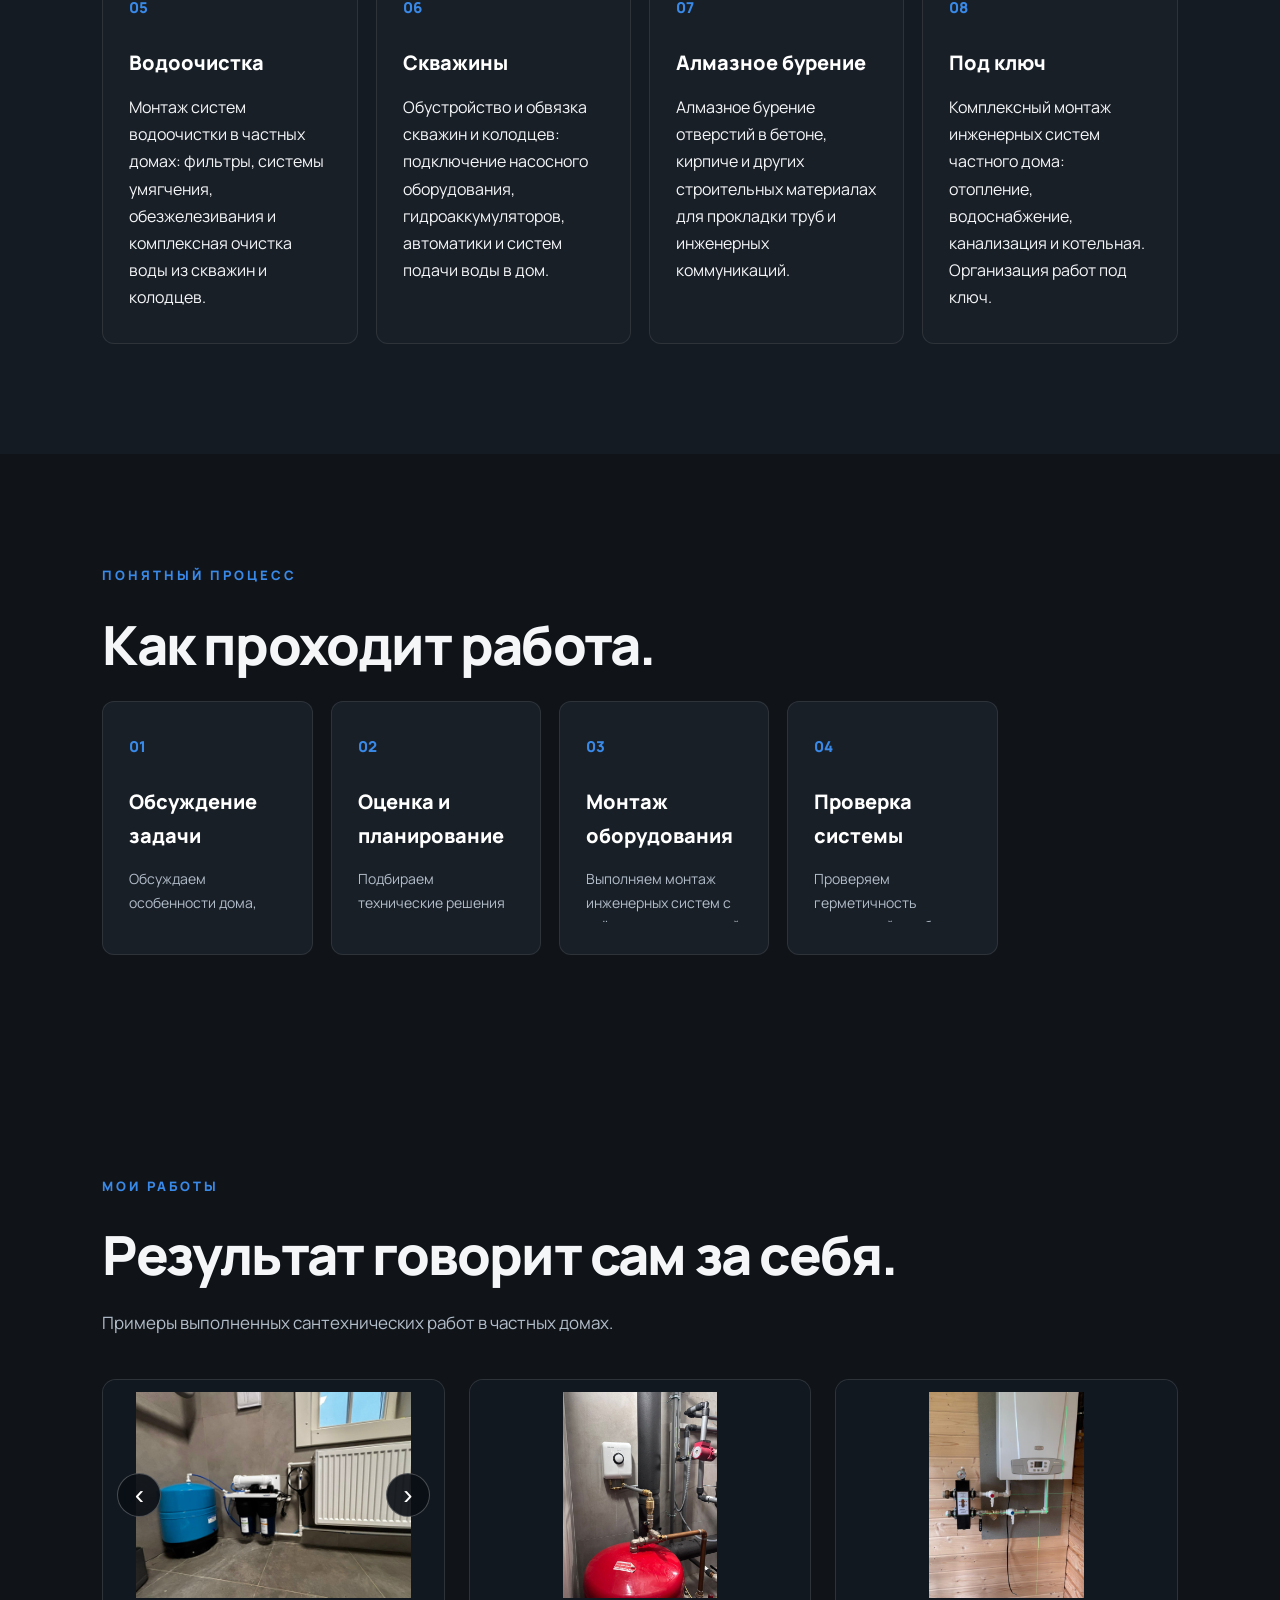
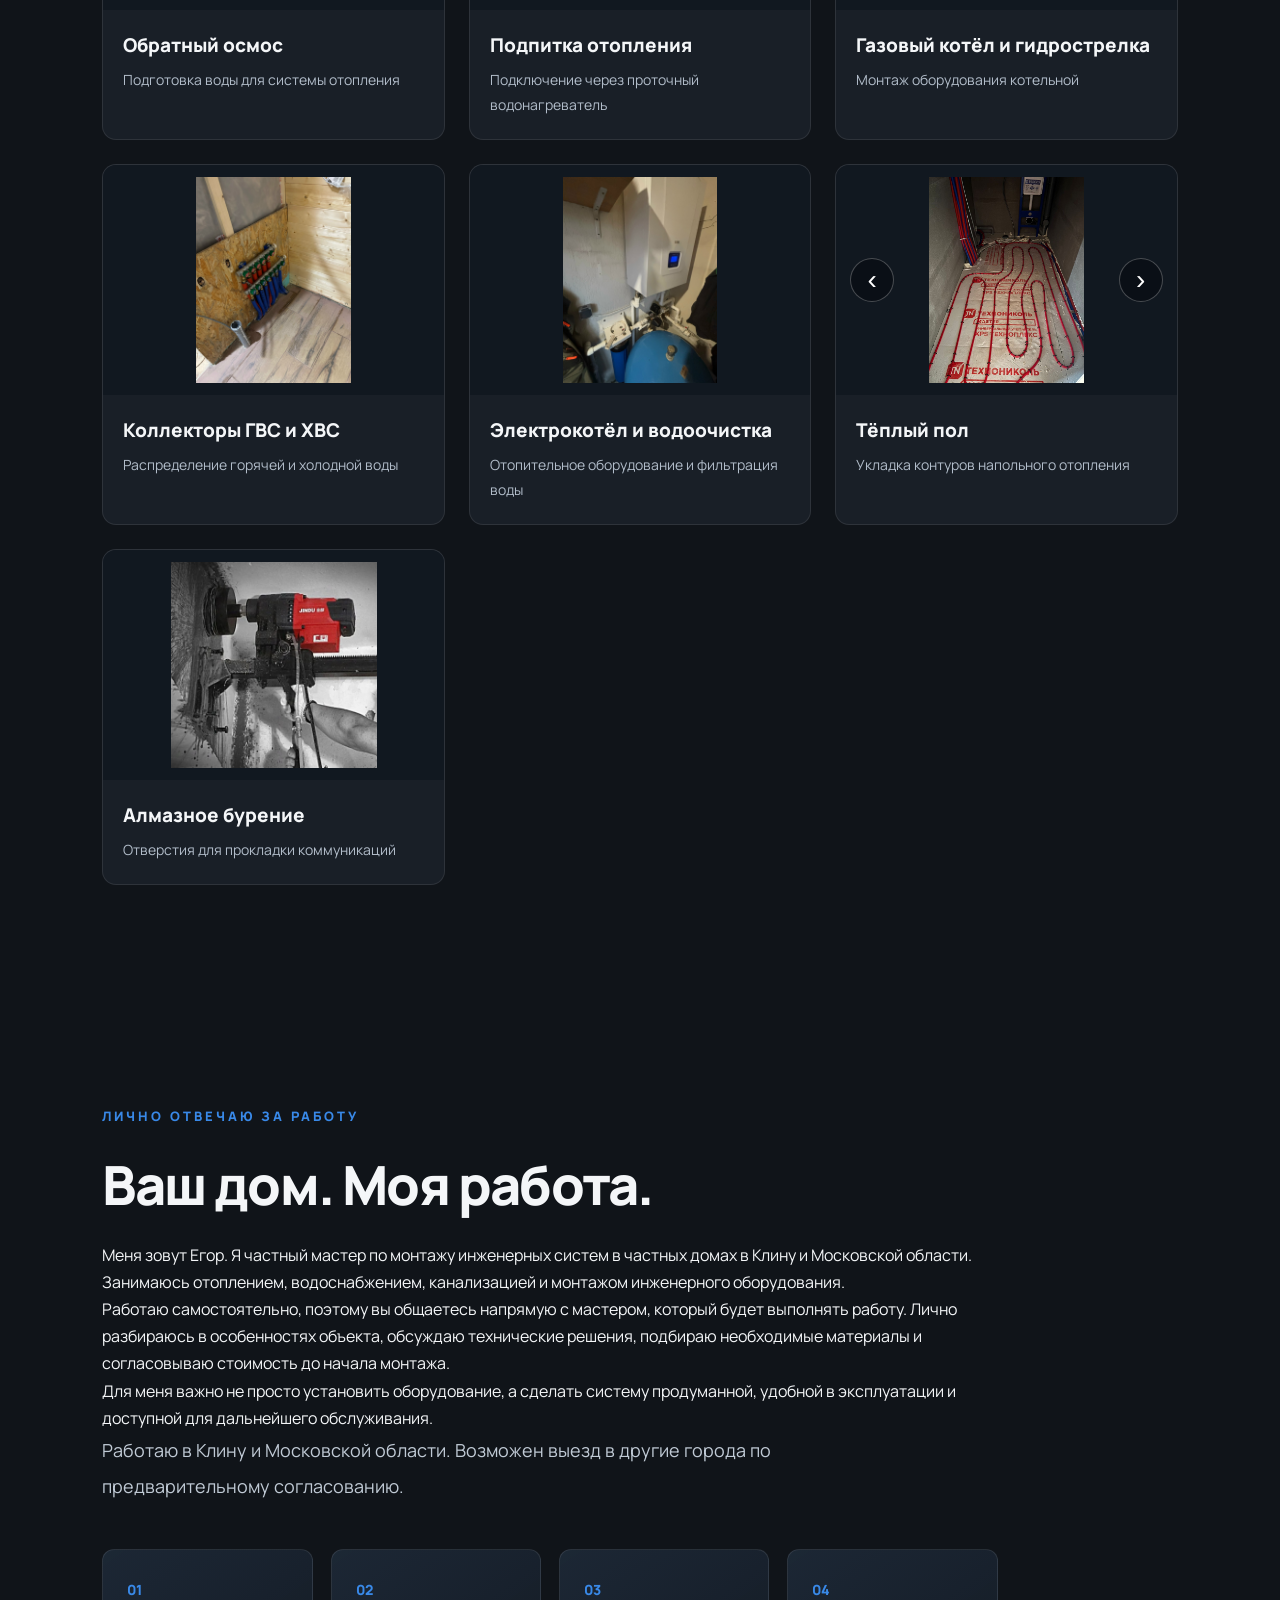
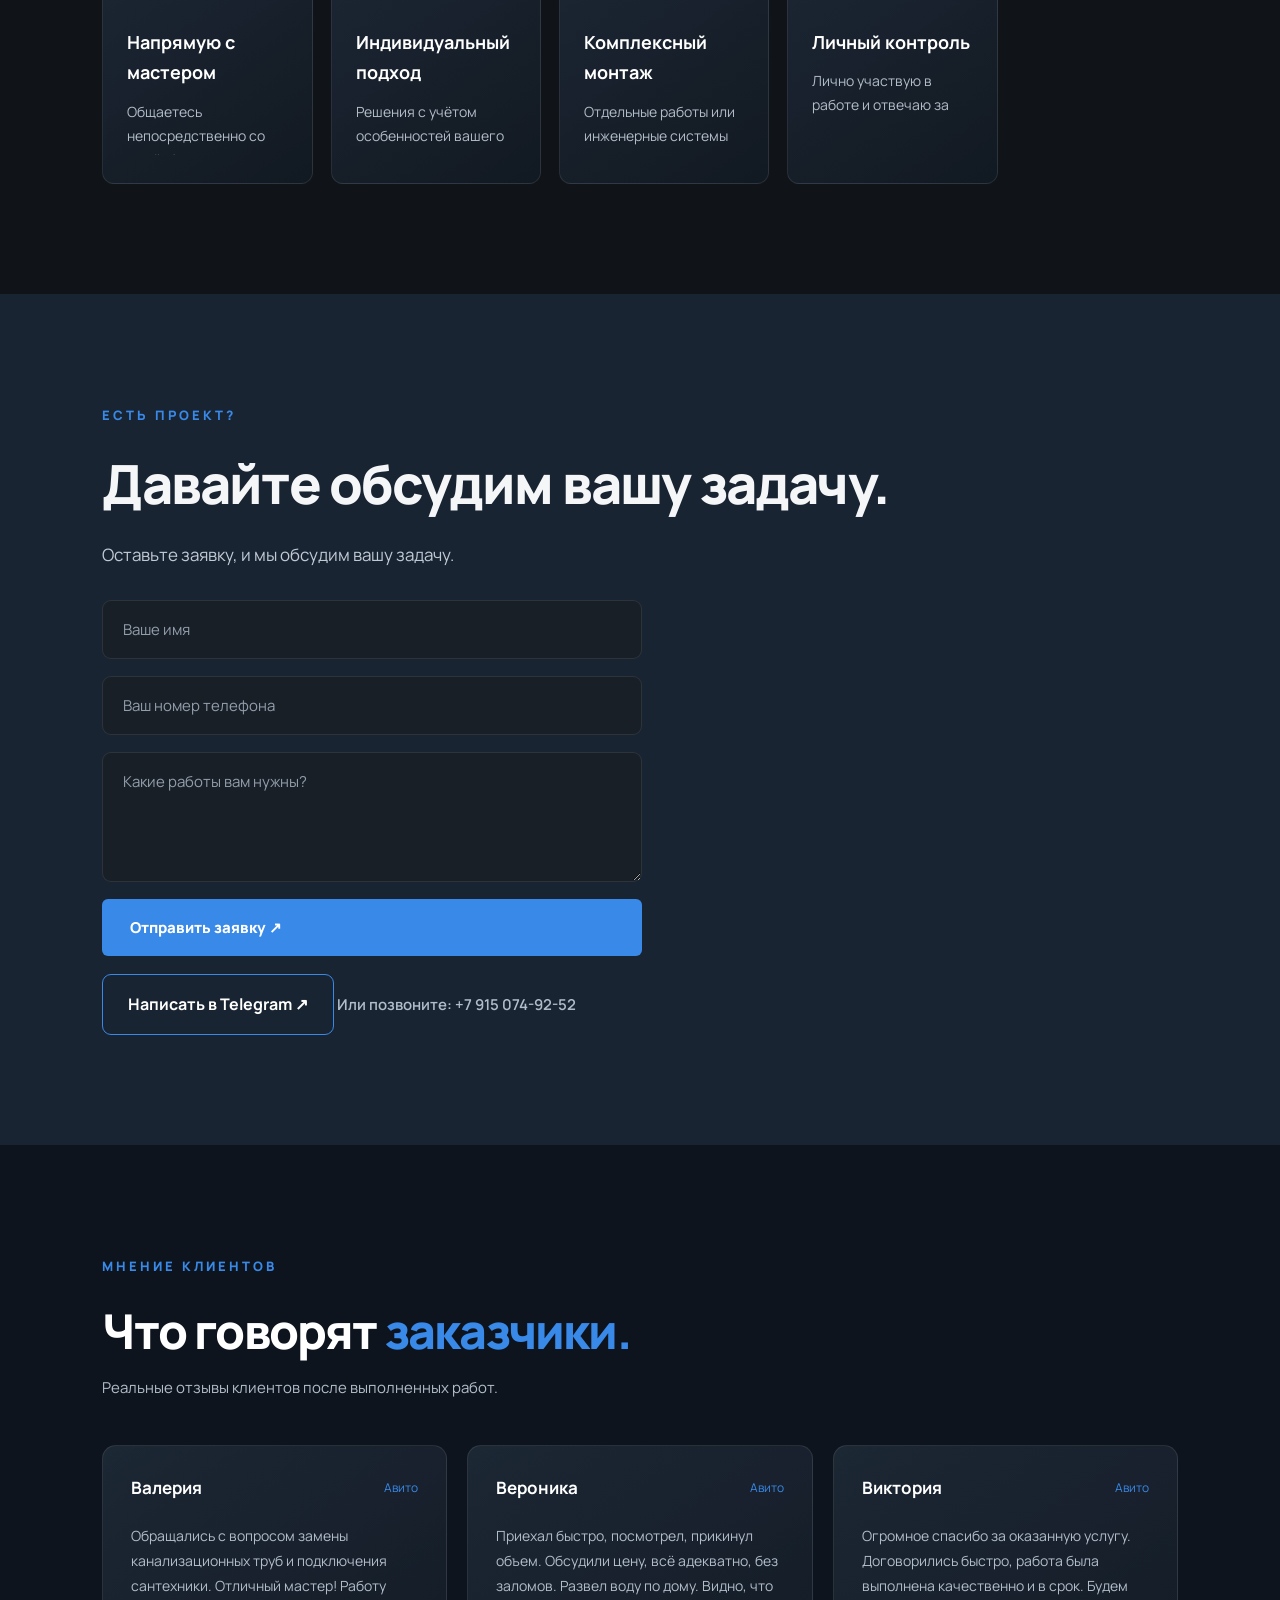
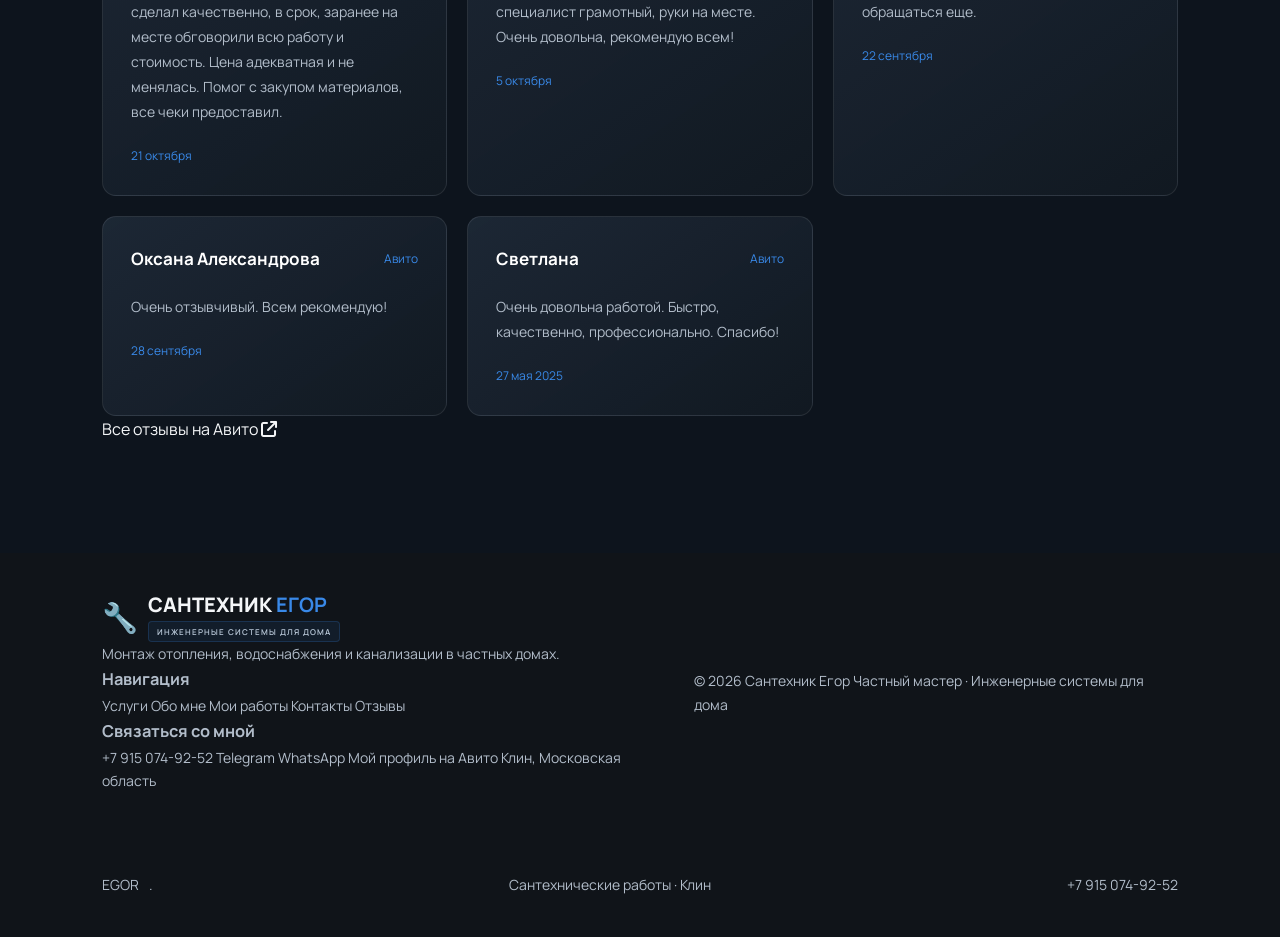
==== commit f38507c5: "Improve SEO content and service descriptions" ====
--- a/index.html
+++ b/index.html
@@ -1,16 +1,35 @@
 <<!DOCTYPE html>
 <html lang="ru">
+  <script type="application/ld+json">
+{
+  "@context": "https://schema.org",
+  "@type": "Plumber",
+  "name": "Сантехник Егор",
+  "description": "Монтаж отопления, водоснабжения и канализации в частных домах.",
+  "url": "https://lobacevegor2.github.io/-----Plumbing/",
+  "telephone": "+79150749252",
+  "areaServed": [
+    {
+      "@type": "City",
+      "name": "Клин"
+    },
+    {
+      "@type": "AdministrativeArea",
+      "name": "Московская область"
+    }
+  ]
+}
+</script>
 <head>
   <meta charset="UTF-8">
   <meta name="google-site-verification" content="koE_xPQ_lsejOOhXHebVj8vUMwZ4eJDixANmx7GGrP4" />
   <meta name="viewport" content="width=device-width, initial-scale=1.0">
-
-  <meta name="description" content="Сантехник Егор в Клину и Московской области. Монтаж отопления, водоснабжения, канализации и инженерных систем в частных домах.">
-
   <meta name="robots" content="index, follow">
-
-  <title>Сантехник Егор — отопление, водоснабжение и канализация в Клину</title>
-
+  <title>Сантехник Егор в Клину — отопление, водоснабжение, канализация</title>
+
+<meta name="description" content="Монтаж отопления, водоснабжения и канализации в частных домах Клина и Московской области. Котельные, водоочистка, обвязка скважин. Частный мастер Егор.">
+<meta name="keywords" content="сантехник Клин, сантехнические работы Клин, монтаж отопления Клин, водоснабжение частного дома, монтаж канализации, котельная под ключ, обвязка скважины, водоочистка Клин">
+<meta name="author" content="Егор">
   <link rel="stylesheet" href="style.css">
   <link rel="stylesheet" href="https://cdnjs.cloudflare.com/ajax/libs/font-awesome/6.5.1/css/all.min.css">
 </head>
@@ -62,36 +81,36 @@
 для вашего <span>дома.</span></h2>
       <div class="service-grid">
         <article class="service-card">
-          <span>01</span><h3>Отопление</h3>
-          <p>Монтаж систем отопления и тёплых полов.</p>
-        </article>
+  <span>01</span><h3>Отопление</h3>
+  <p>Монтаж отопления в частных домах: радиаторы, тёплые полы, коллекторные узлы и подключение отопительного оборудования.</p>
+</article>
         <article class="service-card">
           <span>02</span><h3>Водоснабжение</h3>
-          <p>Разводка труб и подключение оборудования.</p>
+          <p>Монтаж водоснабжения в частных домах: разводка труб, подключение сантехники, бойлеров, насосов и другого оборудования.</p>
         </article>
         <article class="service-card">
           <span>03</span><h3>Канализация</h3>
-          <p>Монтаж внутренней канализационной системы.</p>
+          <p>Монтаж канализации в частных домах: прокладка труб, устройство сливов, подключение сантехнических приборов и организация отвода сточных вод.</p>
         </article>
         <article class="service-card">
           <span>04</span><h3>Котельные</h3>
-          <p>Обвязка котельных и монтаж бойлеров.</p>
+          <p>Монтаж и обвязка котельных в частных домах: подключение котлов, бойлеров косвенного нагрева, насосов, коллекторов и элементов системы отопления.</p>
         </article>
         <article class="service-card">
           <span>05</span><h3>Водоочистка</h3>
-          <p>Монтаж систем фильтрации воды.</p>
+          <p>Монтаж систем водоочистки в частных домах: фильтры, системы умягчения, обезжелезивания и комплексная очистка воды из скважин и колодцев.</p>
         </article>
         <article class="service-card">
           <span>06</span><h3>Скважины</h3>
-          <p>Обвязка скважин и колодцев.</p>
+          <p>Обустройство и обвязка скважин и колодцев: подключение насосного оборудования, гидроаккумуляторов, автоматики и систем подачи воды в дом.</p>
         </article>
         <article class="service-card">
           <span>07</span><h3>Алмазное бурение</h3>
-          <p>Аккуратное бурение технологических отверстий.</p>
+          <p>Алмазное бурение отверстий в бетоне, кирпиче и других строительных материалах для прокладки труб и инженерных коммуникаций.</p>
         </article>
         <article class="service-card">
           <span>08</span><h3>Под ключ</h3>
-          <p>Комплексный монтаж инженерных систем.</p>
+          <p>Комплексный монтаж инженерных систем частного дома: отопление, водоснабжение, канализация и котельная. Организация работ под ключ.</p>
         </article>
       </div>
     </section>
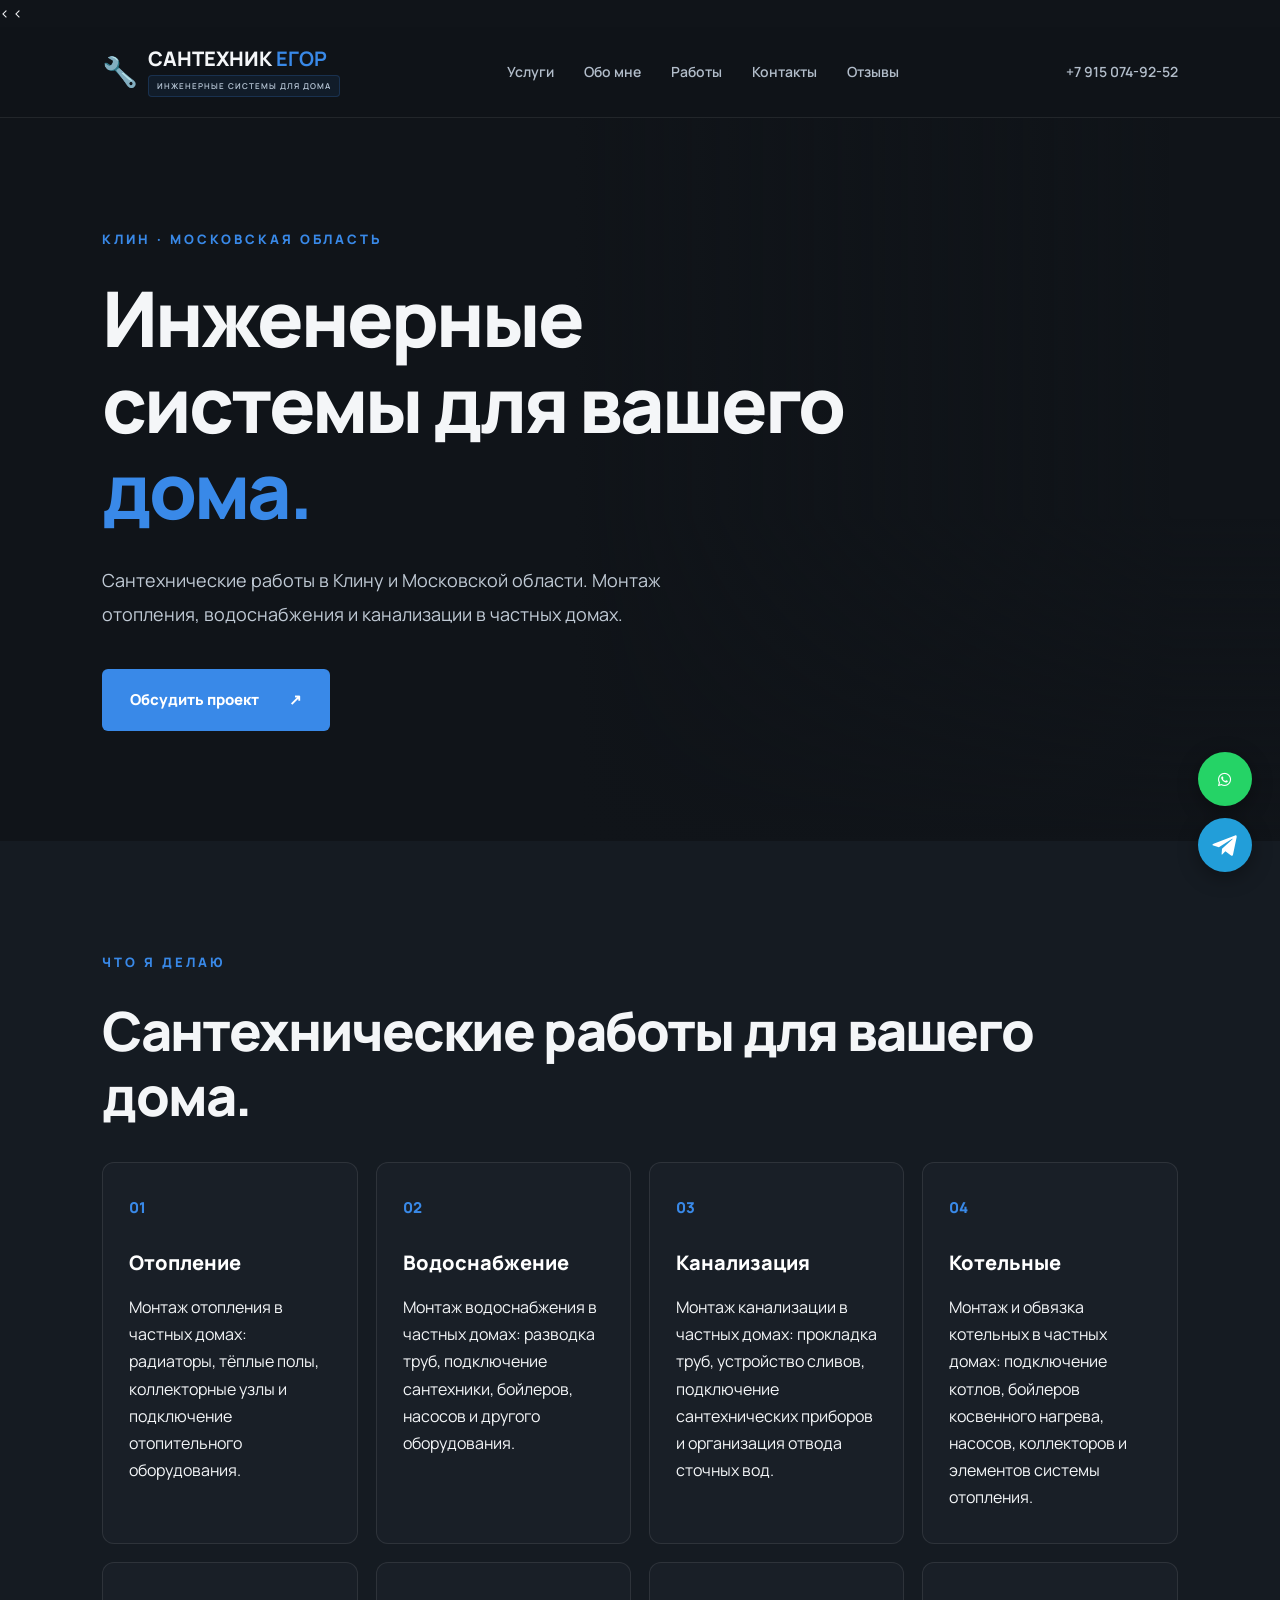
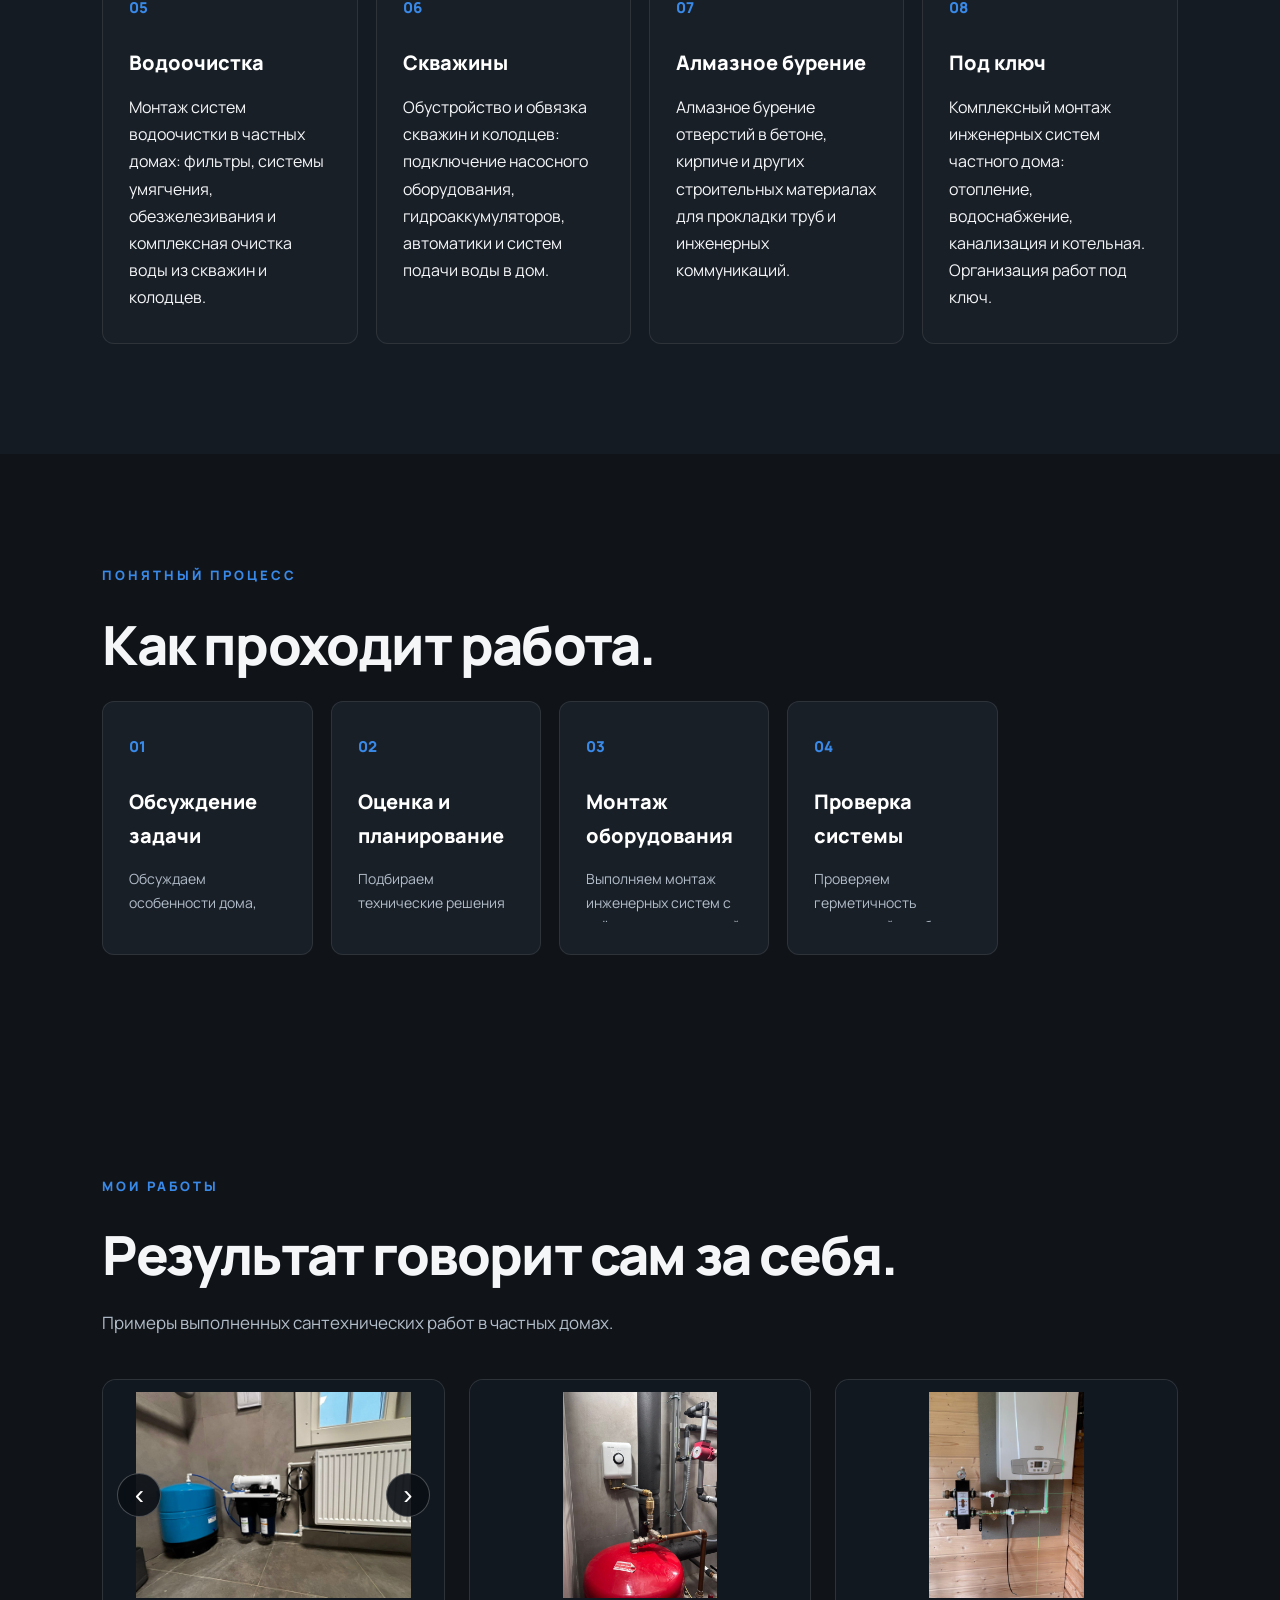
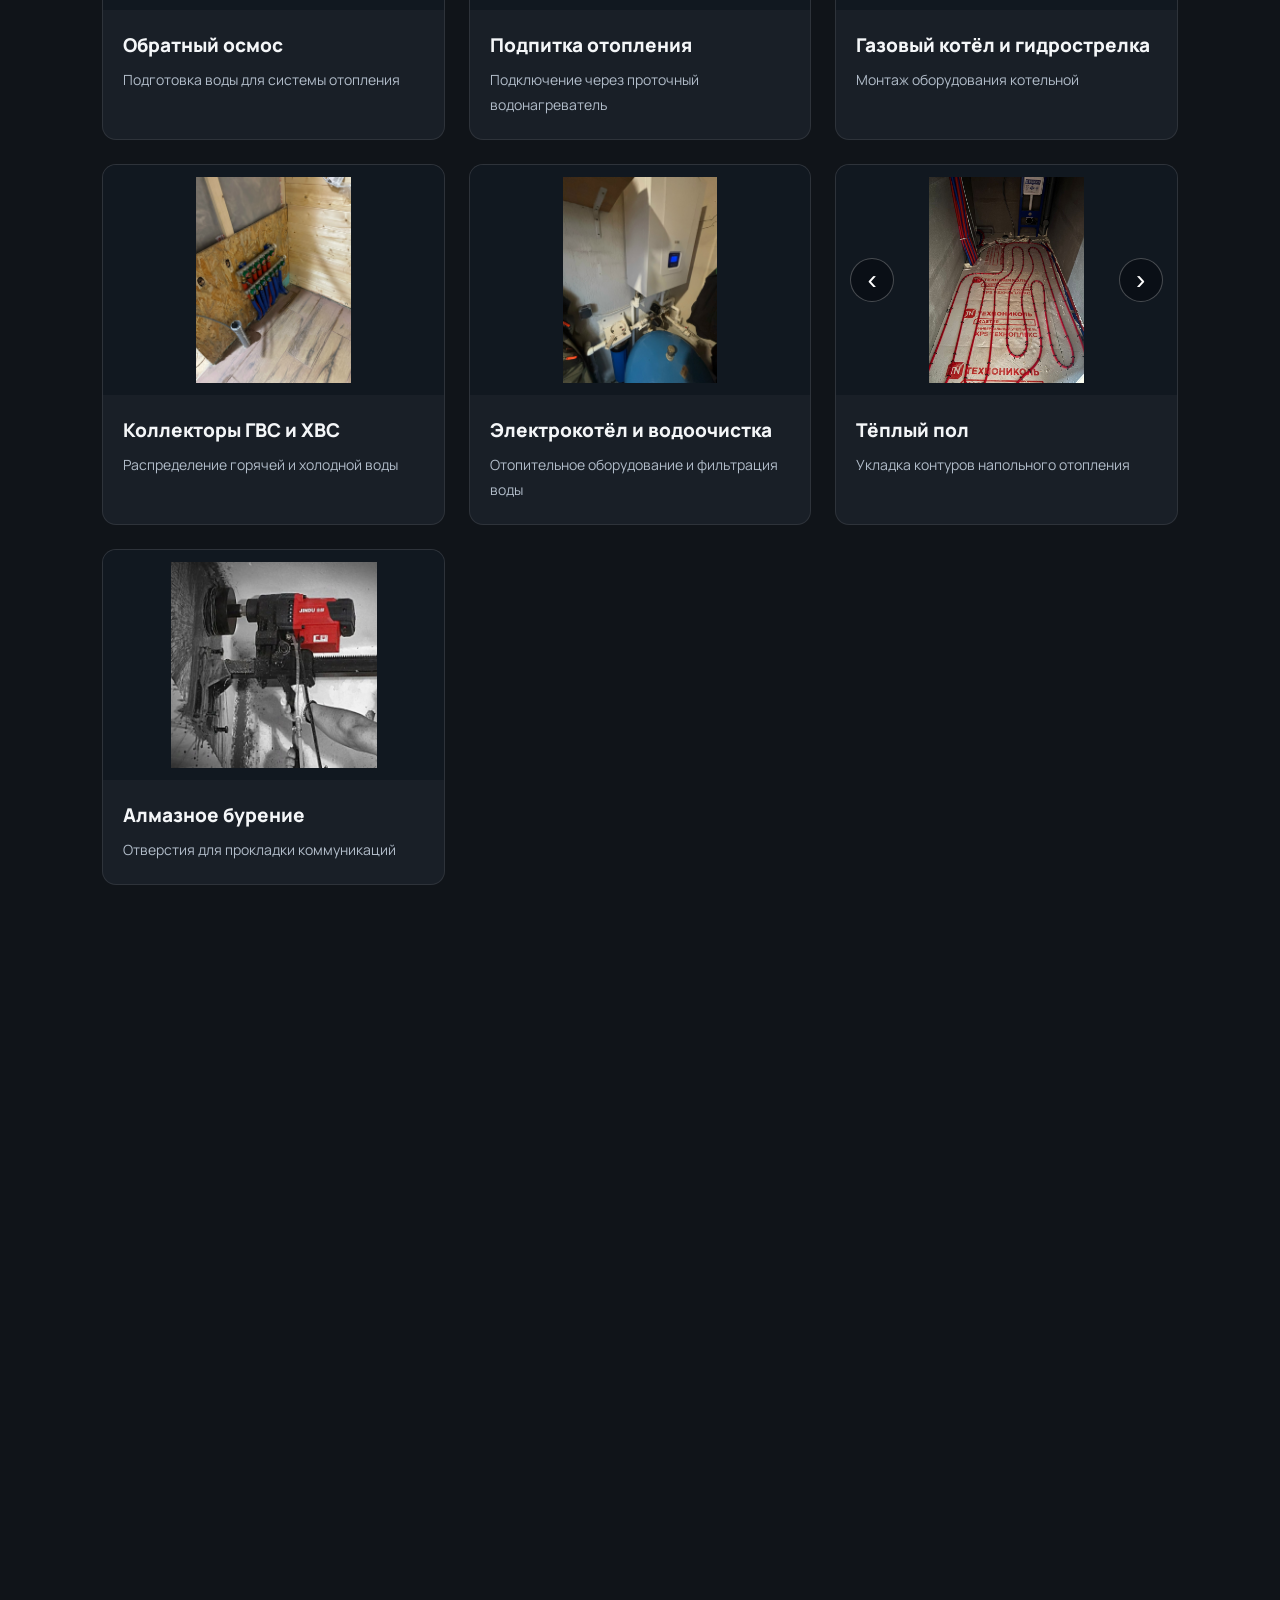
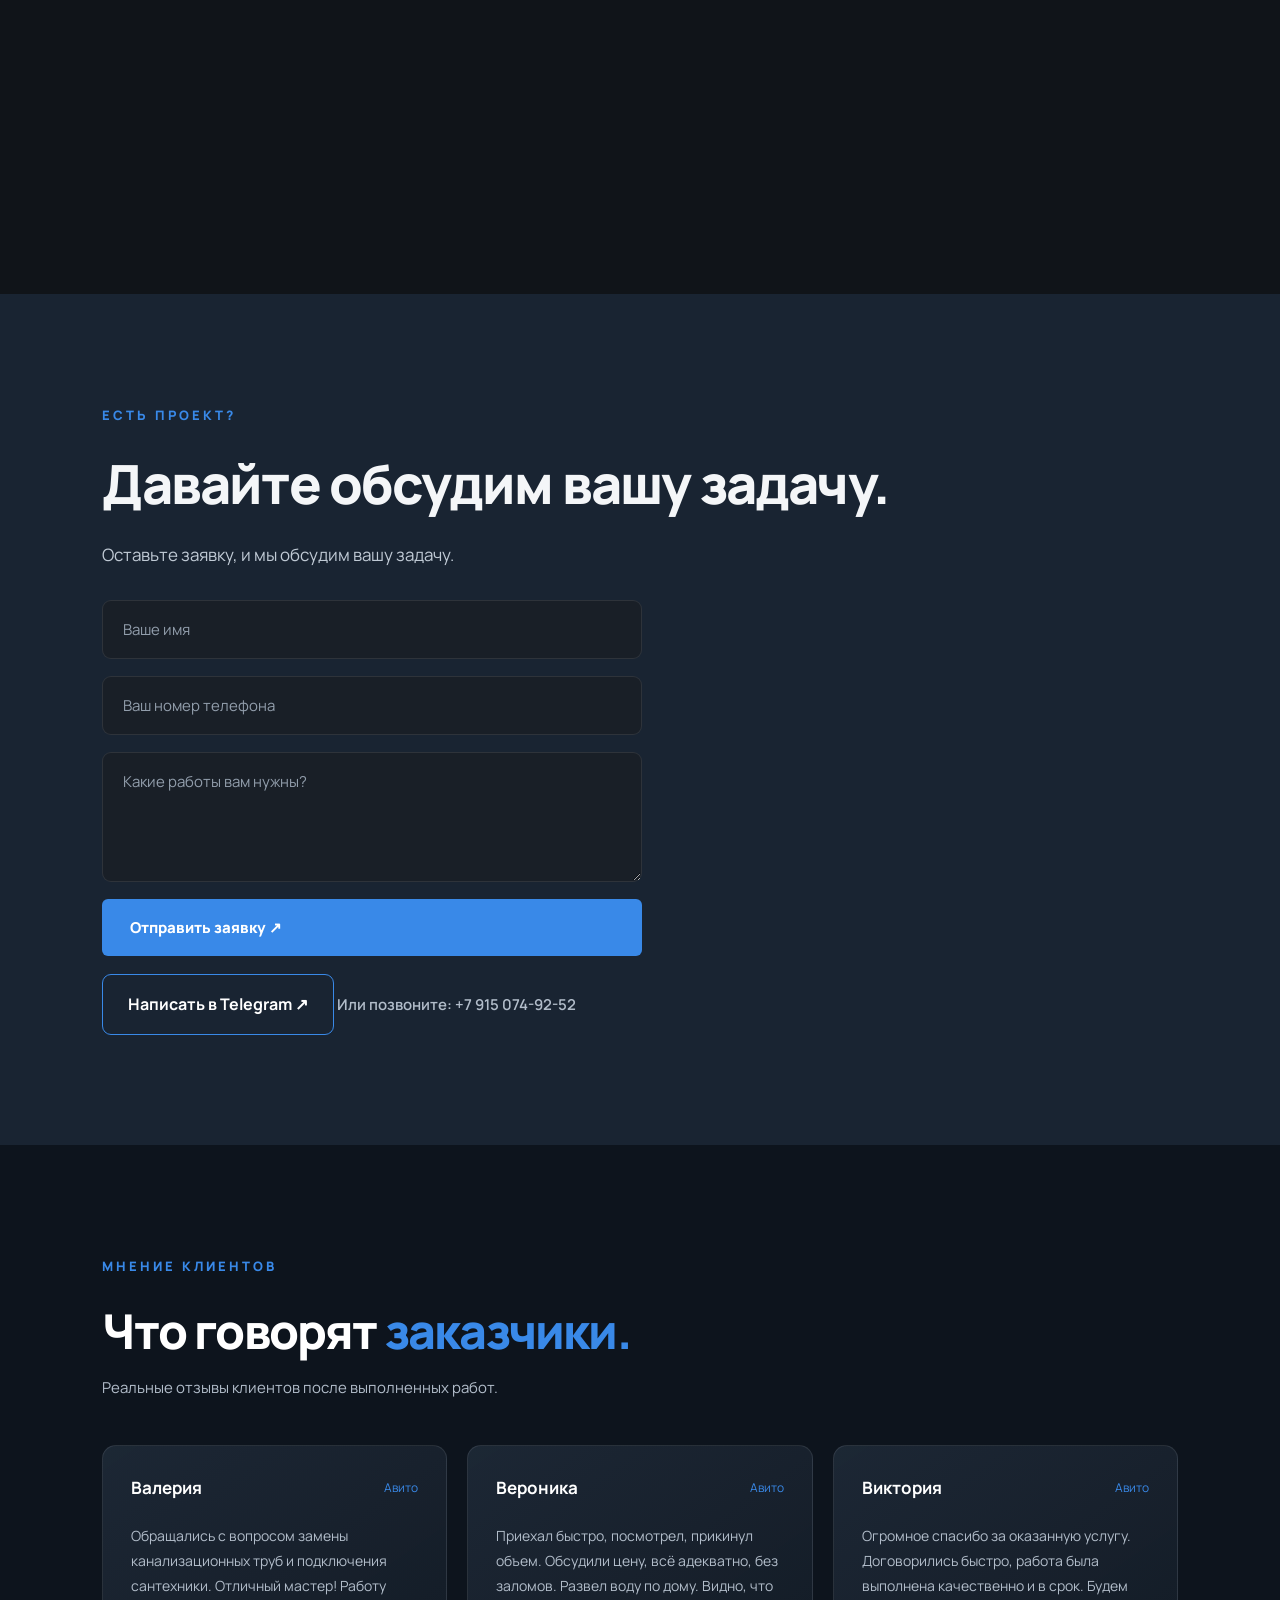
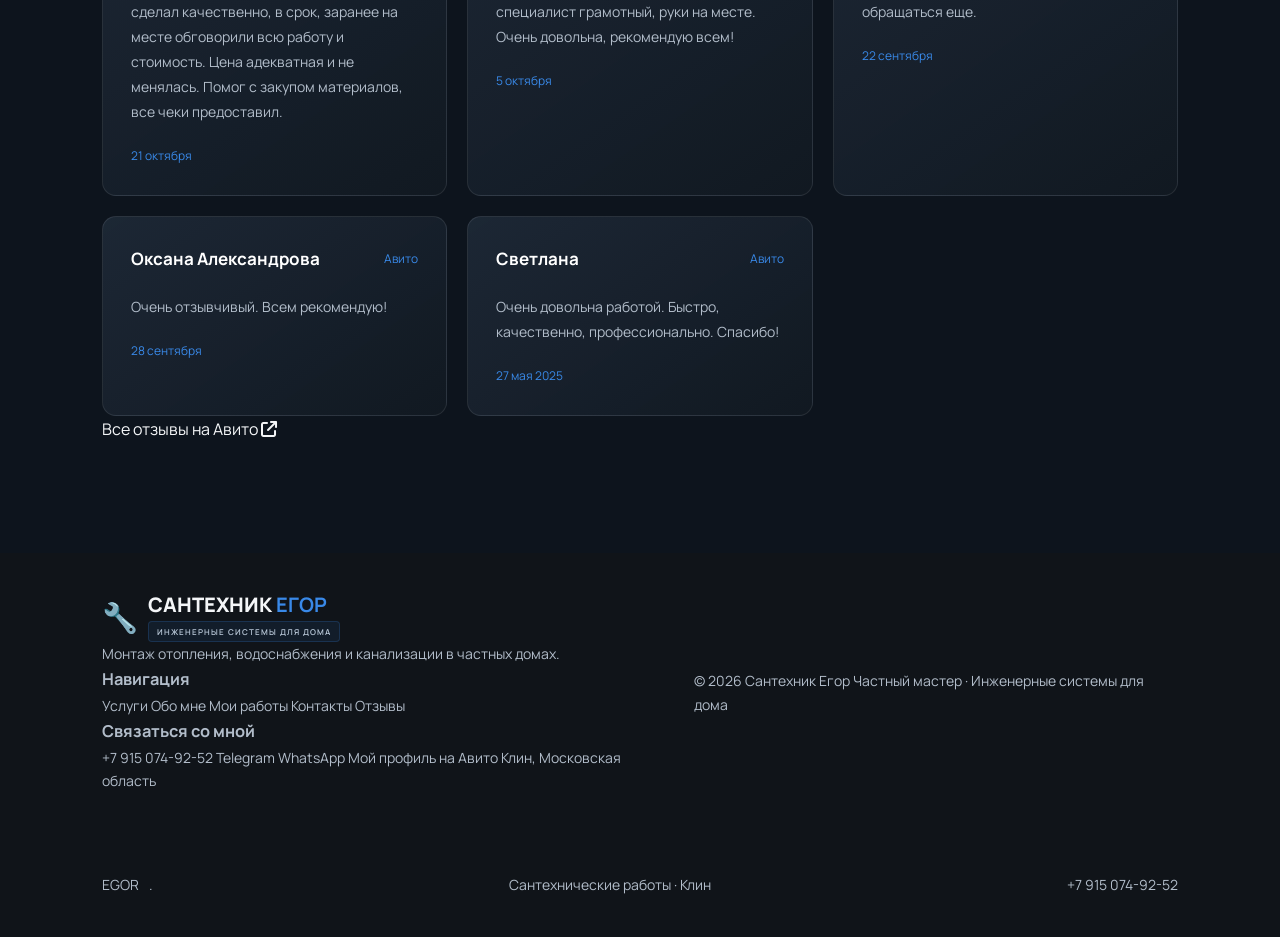
==== commit 2f122126: "Улучшено SEO сайта" ====
--- a/index.html
+++ b/index.html
@@ -20,19 +20,33 @@
   ]
 }
 </script>
+<
 <head>
   <meta charset="UTF-8">
-  <meta name="google-site-verification" content="koE_xPQ_lsejOOhXHebVj8vUMwZ4eJDixANmx7GGrP4" />
   <meta name="viewport" content="width=device-width, initial-scale=1.0">
+
   <meta name="robots" content="index, follow">
-  <title>Сантехник Егор в Клину — отопление, водоснабжение, канализация</title>
-
-<meta name="description" content="Монтаж отопления, водоснабжения и канализации в частных домах Клина и Московской области. Котельные, водоочистка, обвязка скважин. Частный мастер Егор.">
-<meta name="keywords" content="сантехник Клин, сантехнические работы Клин, монтаж отопления Клин, водоснабжение частного дома, монтаж канализации, котельная под ключ, обвязка скважины, водоочистка Клин">
-<meta name="author" content="Егор">
+
+  <title>Сантехник Егор в Клину | Отопление и водоснабжение частных домов</title>
+
+  <meta name="description" content="Сантехнические работы в частных домах Клина и Московской области. Монтаж отопления, водоснабжения, канализации, котельных, водоочистки и обвязка скважин. Частный мастер Егор.">
+
+  <meta name="author" content="Егор">
+
+  <link rel="canonical" href="https://lobacevegor2.github.io/-----Plumbing/">
+
+  <meta name="google-site-verification" content="koE_xPQ_lsejOOhXHebVj8vUMwZ4eJDixANmx7GGrP4">
+
+  <meta property="og:type" content="website">
+  <meta property="og:title" content="Сантехник Егор | Клин">
+  <meta property="og:description" content="Отопление, водоснабжение и канализация частных домов. Работаю в Клину и Московской области.">
+  <meta property="og:url" content="https://lobacevegor2.github.io/-----Plumbing/">
+  <meta property="og:locale" content="ru_RU">
+
   <link rel="stylesheet" href="style.css">
   <link rel="stylesheet" href="https://cdnjs.cloudflare.com/ajax/libs/font-awesome/6.5.1/css/all.min.css">
 </head>
+
 <body>
   <header class="header">
     <a href="#" class="logo">
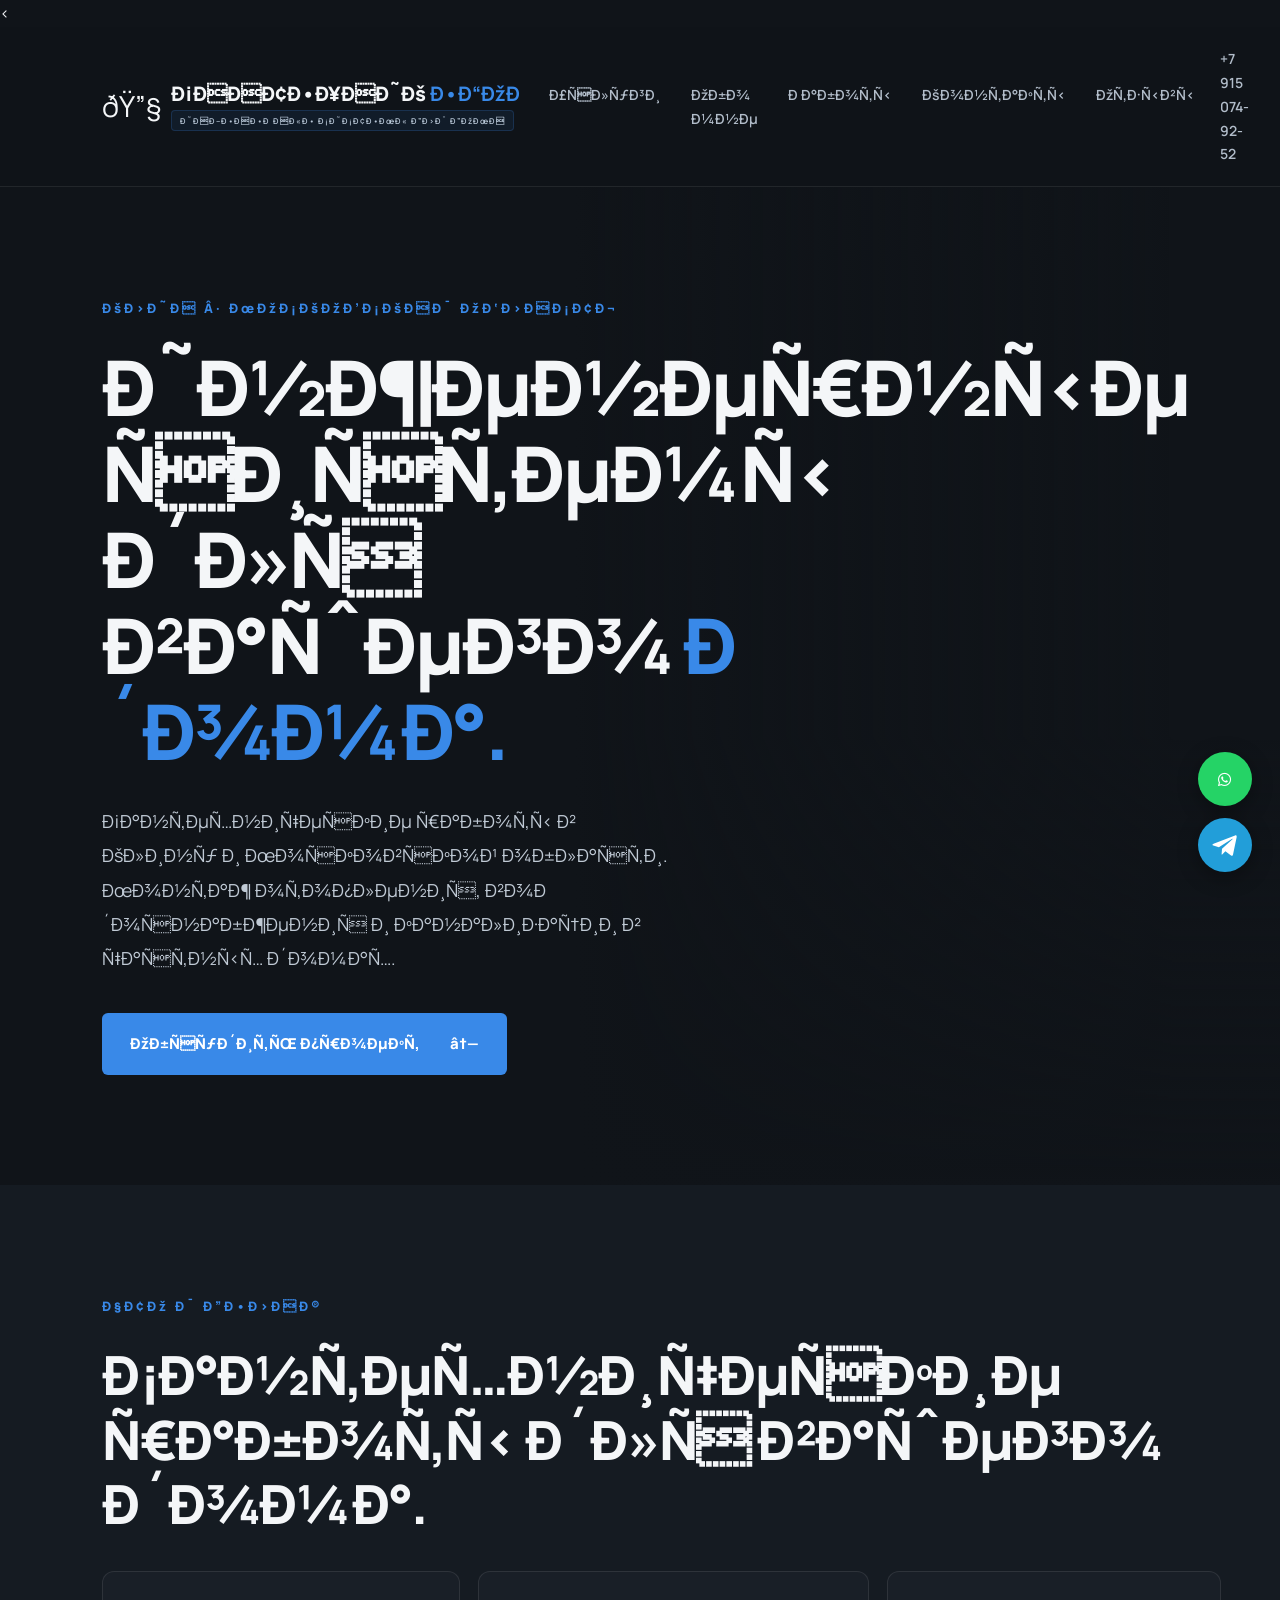
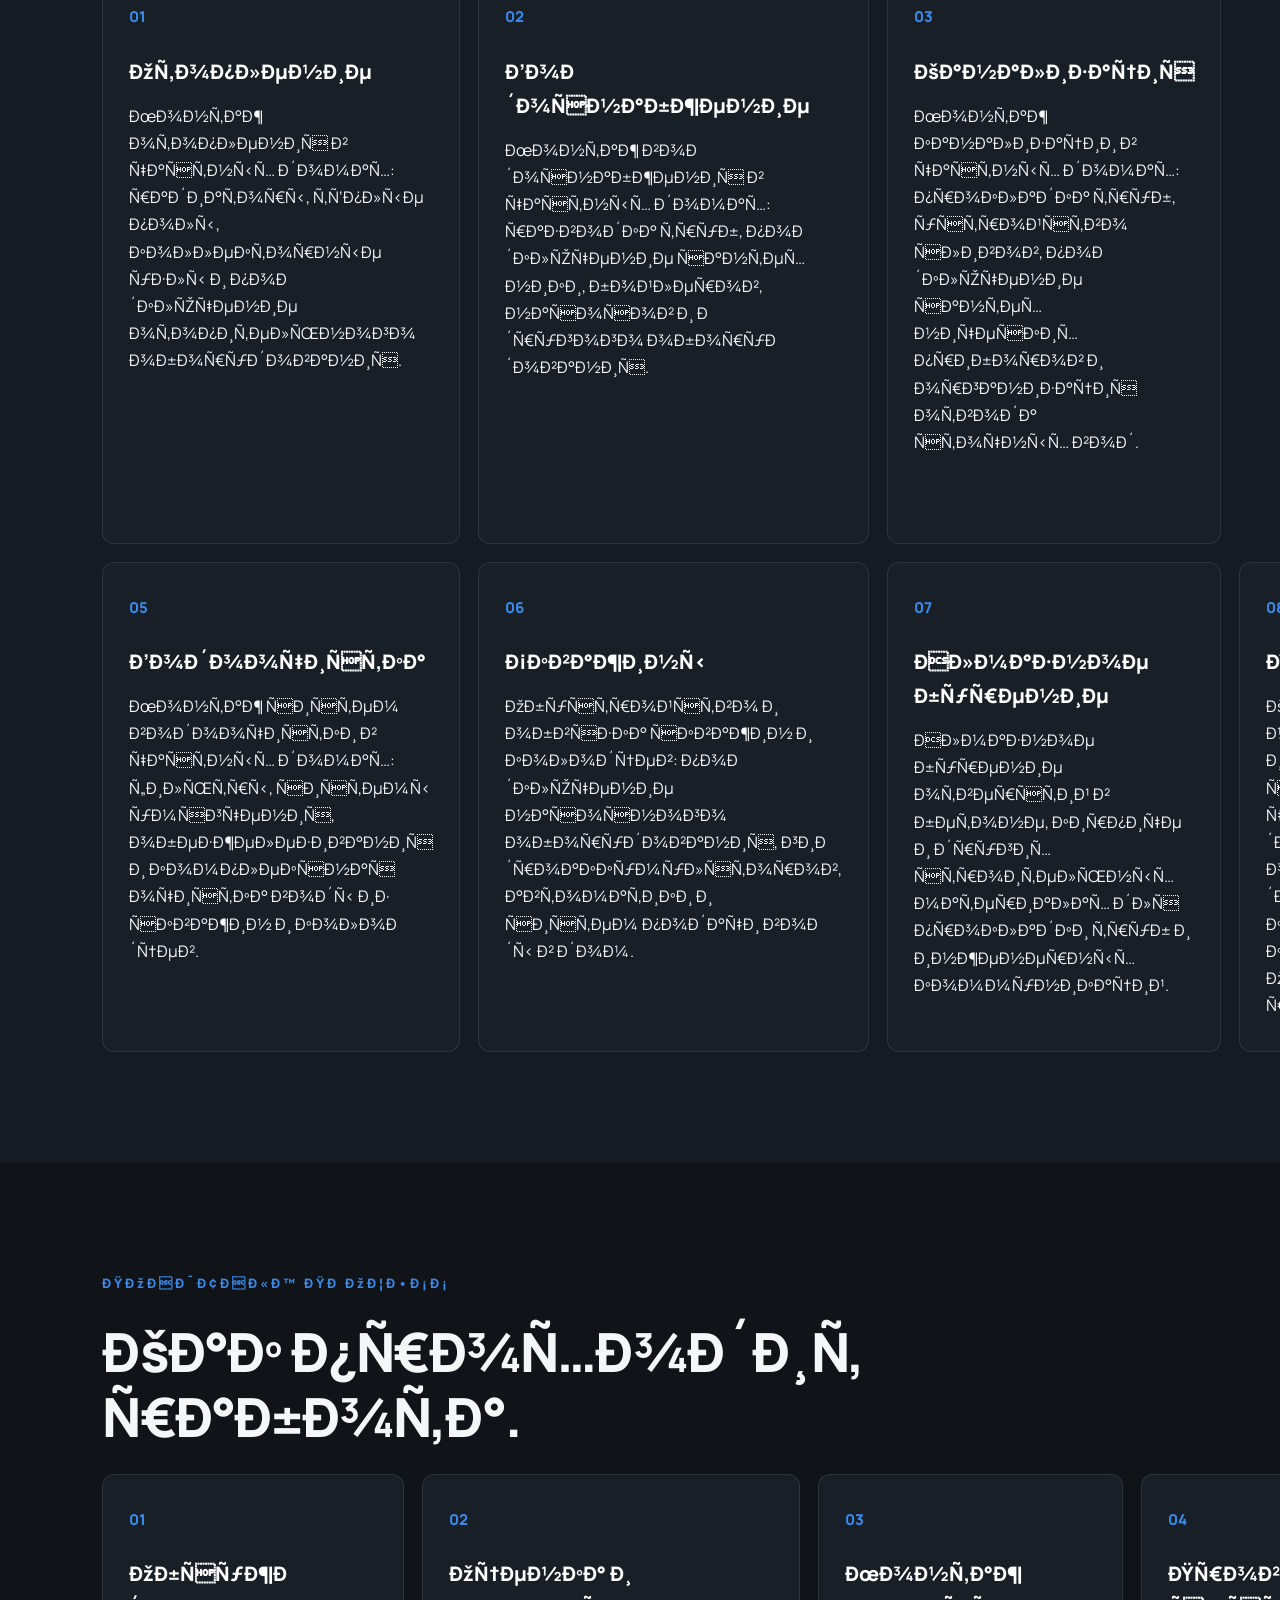
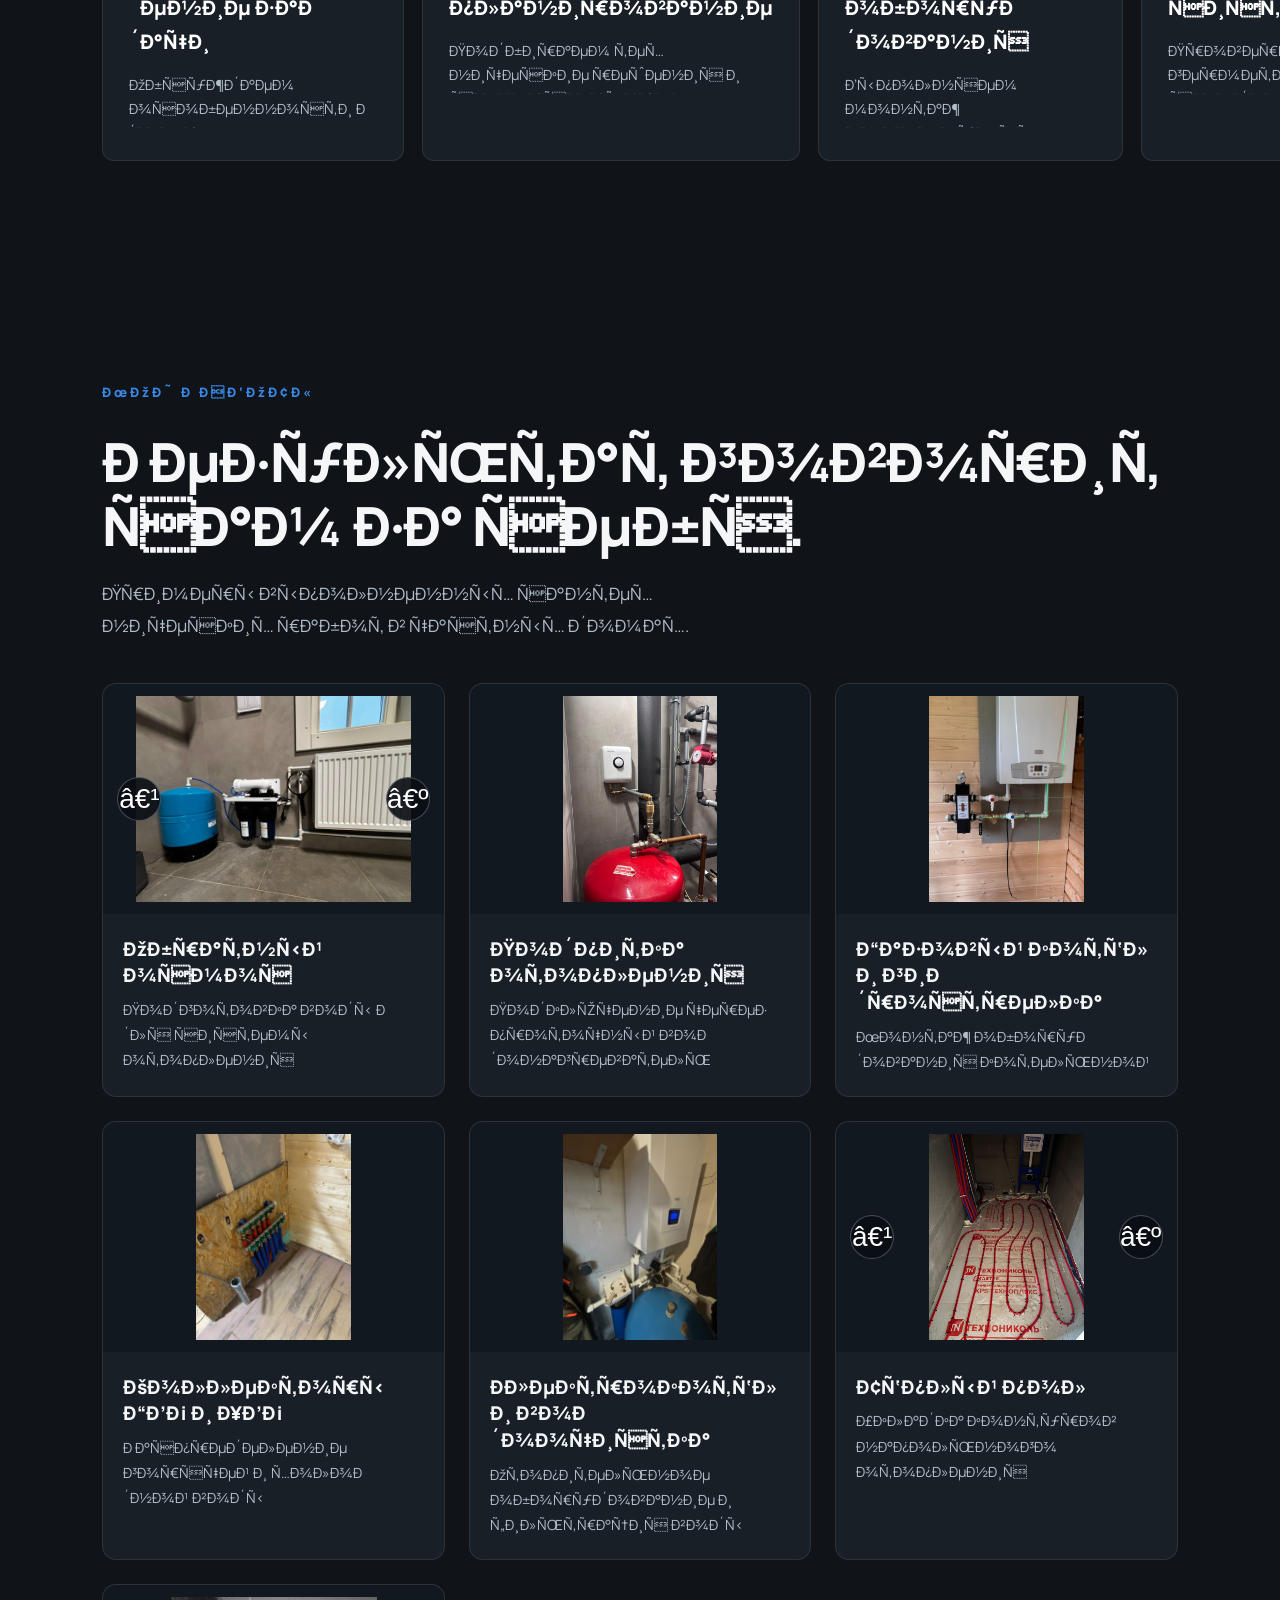
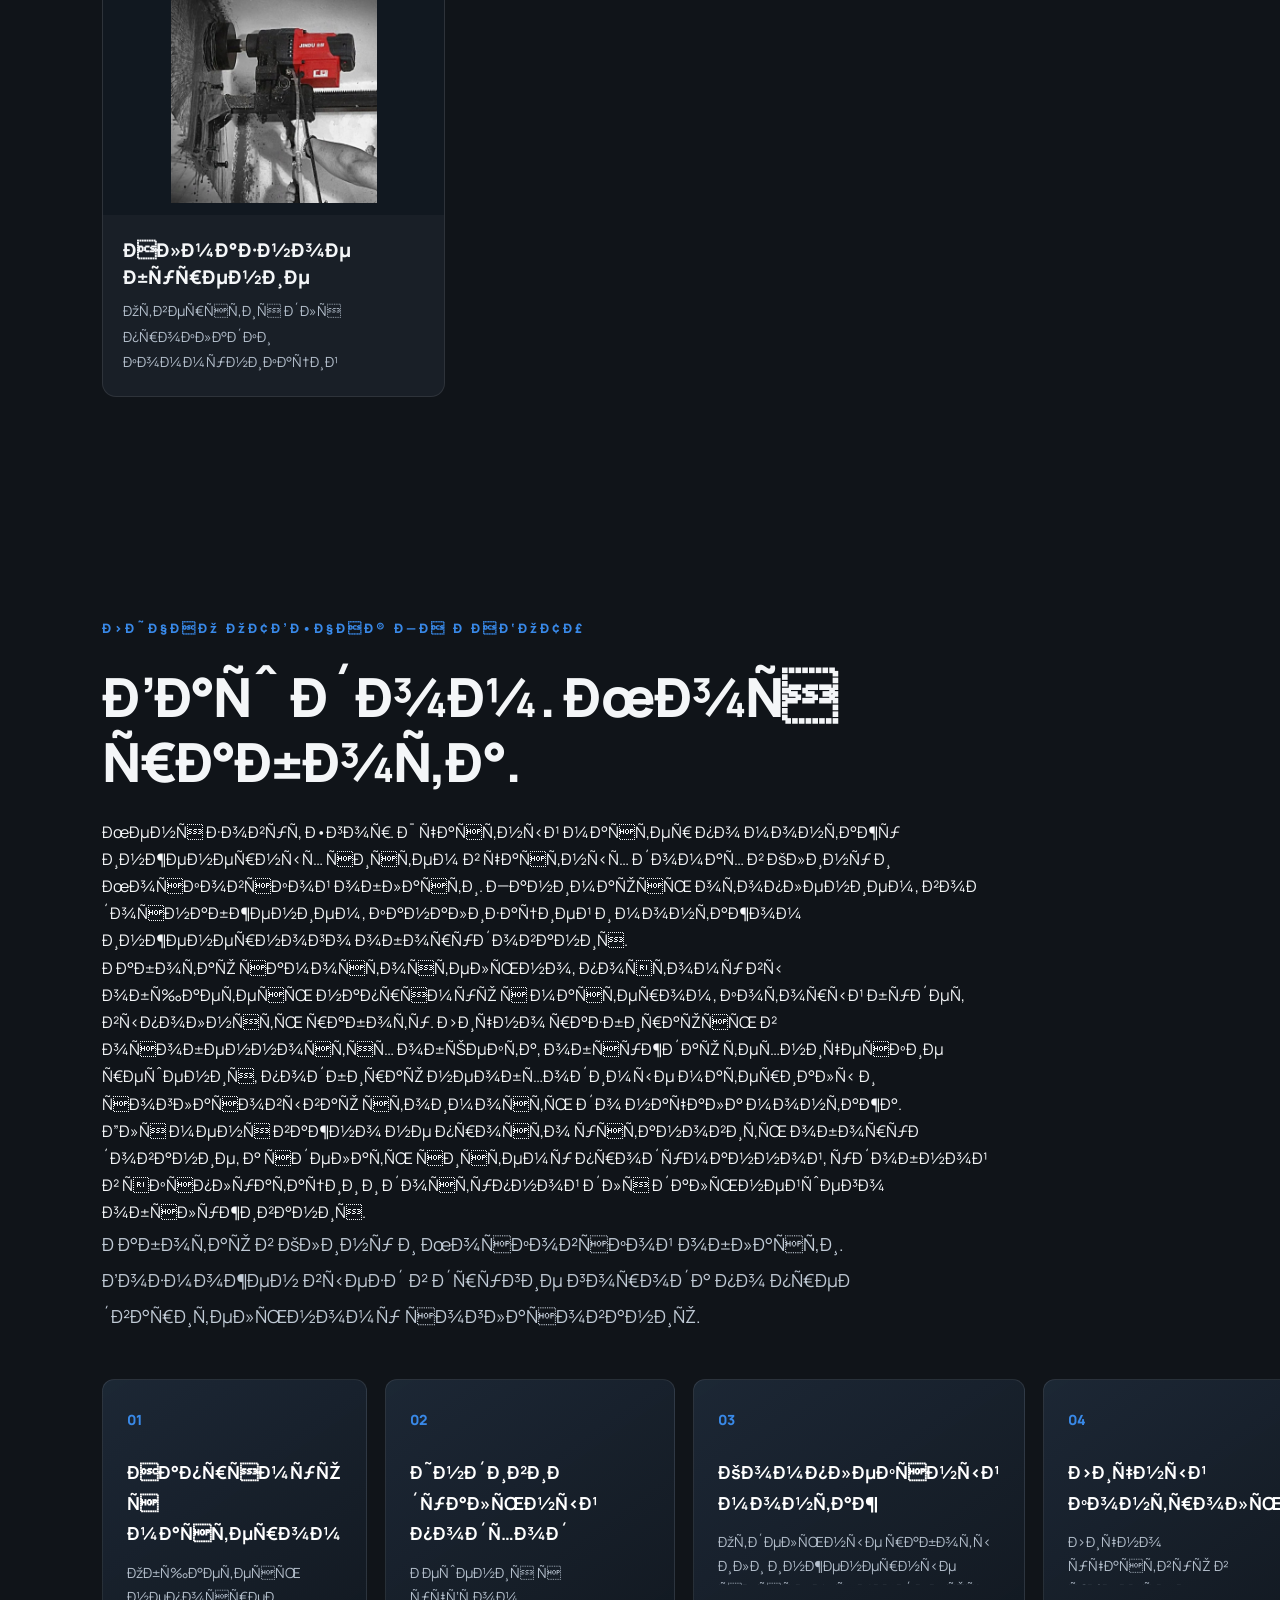
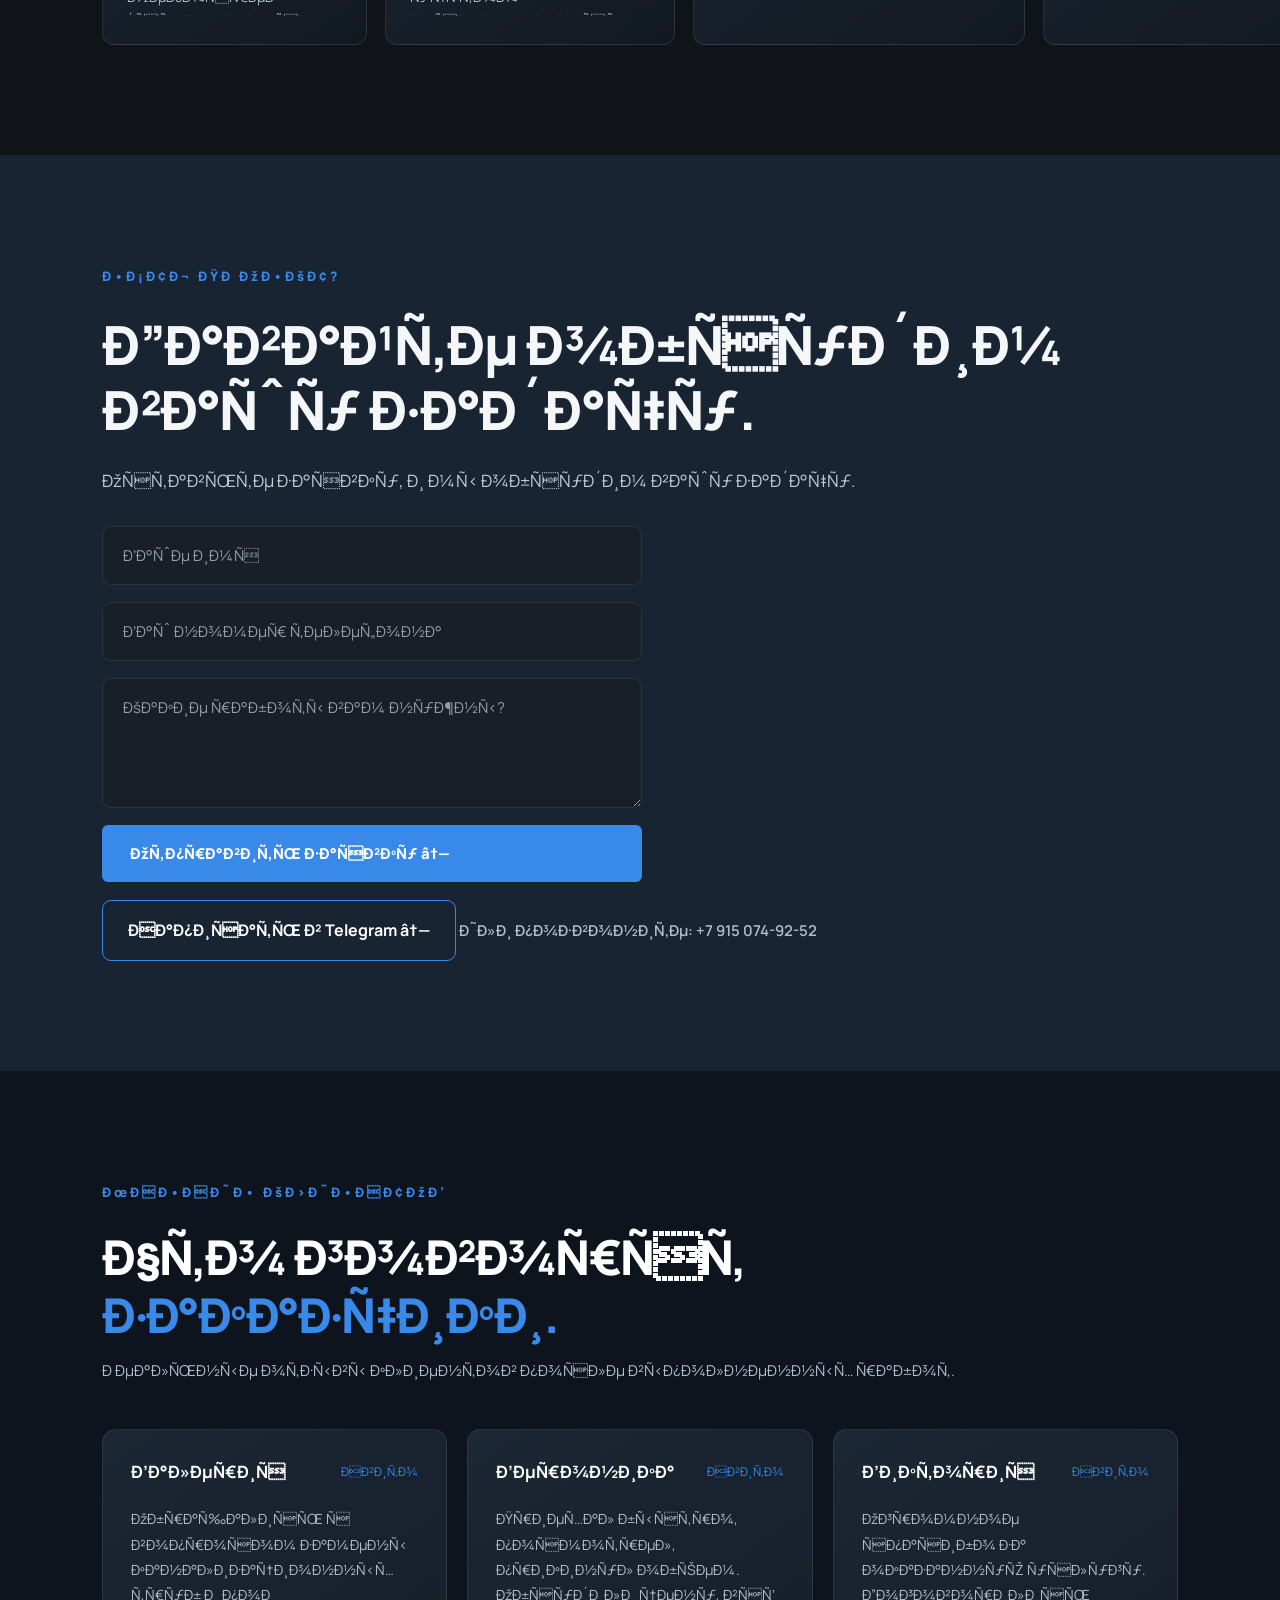
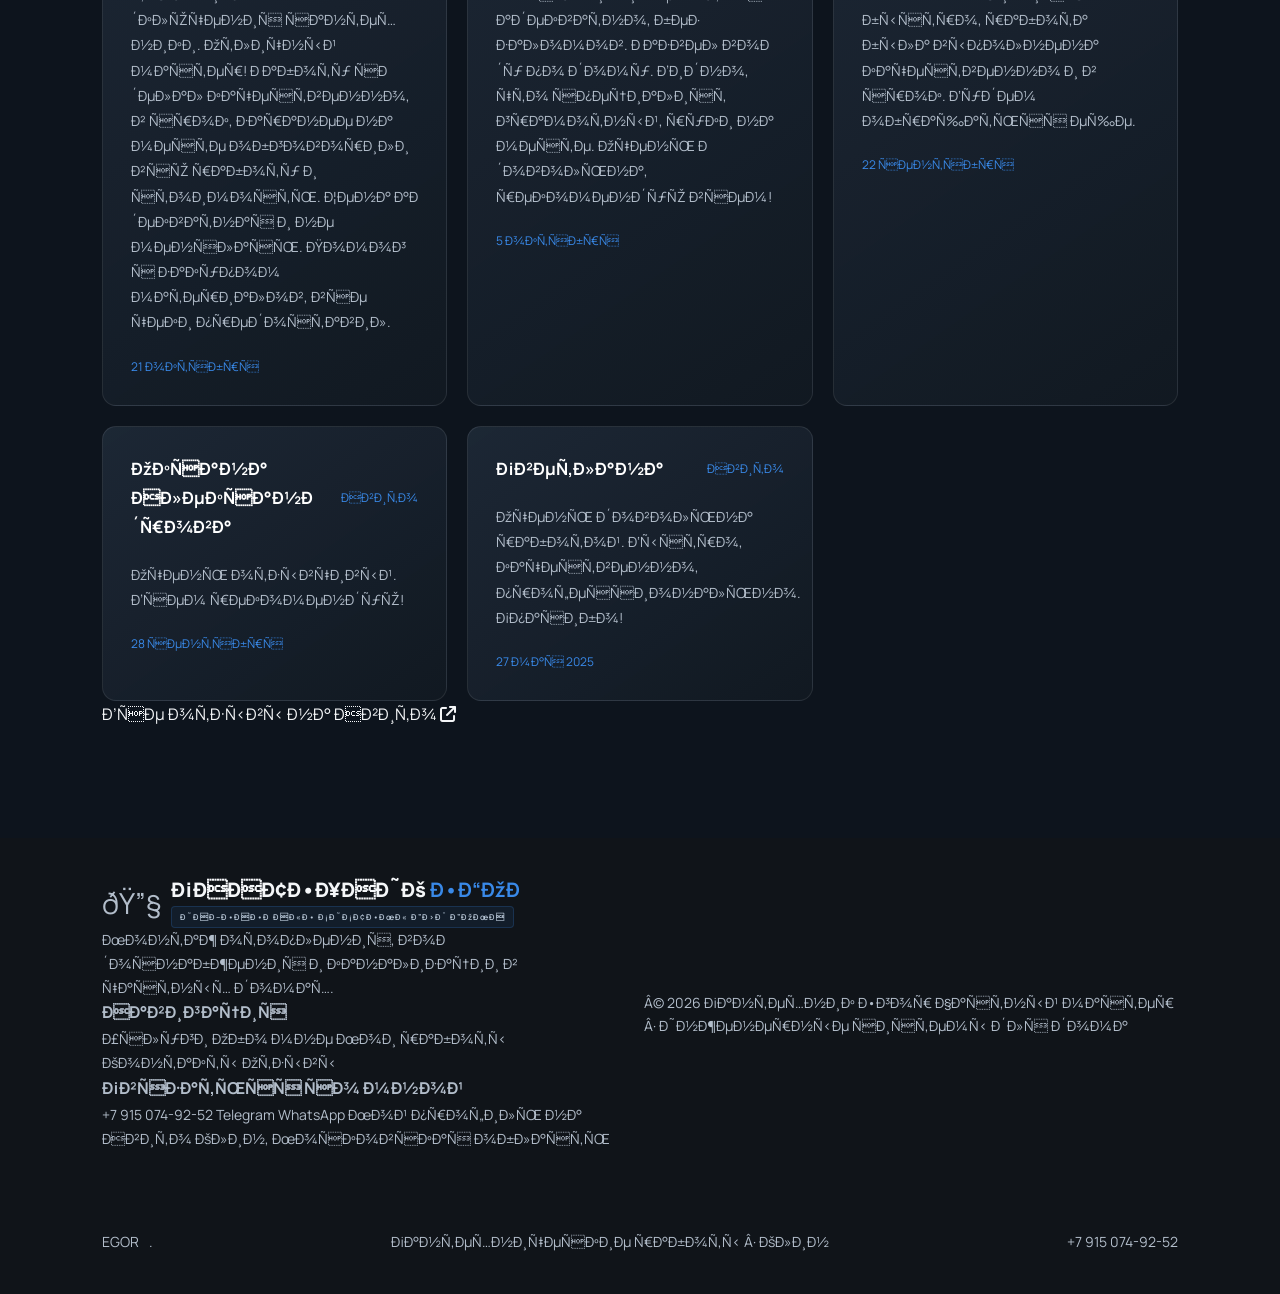
==== commit 4d95c91f: "Подключена Яндекс Метрика" ====
--- a/index.html
+++ b/index.html
@@ -20,7 +20,19 @@
   ]
 }
 </script>
-<
+<!-- Yandex.Metrika counter -->
+<script type="text/javascript">
+    (function(m,e,t,r,i,k,a){
+        m[i]=m[i]||function(){(m[i].a=m[i].a||[]).push(arguments)};
+        m[i].l=1*new Date();
+        for (var j = 0; j < document.scripts.length; j++) {if (document.scripts[j].src === r) { return; }}
+        k=e.createElement(t),a=e.getElementsByTagName(t)[0],k.async=1,k.src=r,a.parentNode.insertBefore(k,a)
+    })(window, document,'script','https://mc.yandex.ru/metrika/tag.js?id=114627008', 'ym');
+
+    ym(114627008, 'init', {ssr:true, webvisor:true, clickmap:true, ecommerce:"dataLayer", referrer: document.referrer, url: location.href, accurateTrackBounce:true, trackLinks:true});
+</script>
+<noscript><div><img src="https://mc.yandex.ru/watch/114627008" style="position:absolute; left:-9999px;" alt="" /></div></noscript>
+<!-- /Yandex.Metrika counter -->
 <head>
   <meta charset="UTF-8">
   <meta name="viewport" content="width=device-width, initial-scale=1.0">
@@ -46,6 +58,34 @@
   <link rel="stylesheet" href="style.css">
   <link rel="stylesheet" href="https://cdnjs.cloudflare.com/ajax/libs/font-awesome/6.5.1/css/all.min.css">
 </head>
+
+<script type="application/ld+json">
+{
+  "@context": "https://schema.org",
+  "@type": "Plumber",
+  "name": "Сантехник Егор",
+  "url": "https://lobacevegor2.github.io/-----Plumbing/",
+  "areaServed": [
+    {
+      "@type": "City",
+      "name": "Клин"
+    },
+    {
+      "@type": "AdministrativeArea",
+      "name": "Московская область"
+    }
+  ],
+  "description": "Сантехнические работы в частных домах: монтаж отопления, водоснабжения, канализации, котельных, водоочистки и обвязка скважин.",
+  "knowsAbout": [
+    "Монтаж отопления",
+    "Водоснабжение",
+    "Канализация",
+    "Котельные",
+    "Водоочистка",
+    "Обвязка скважин"
+  ]
+}
+</script>
 
 <body>
   <header class="header">
